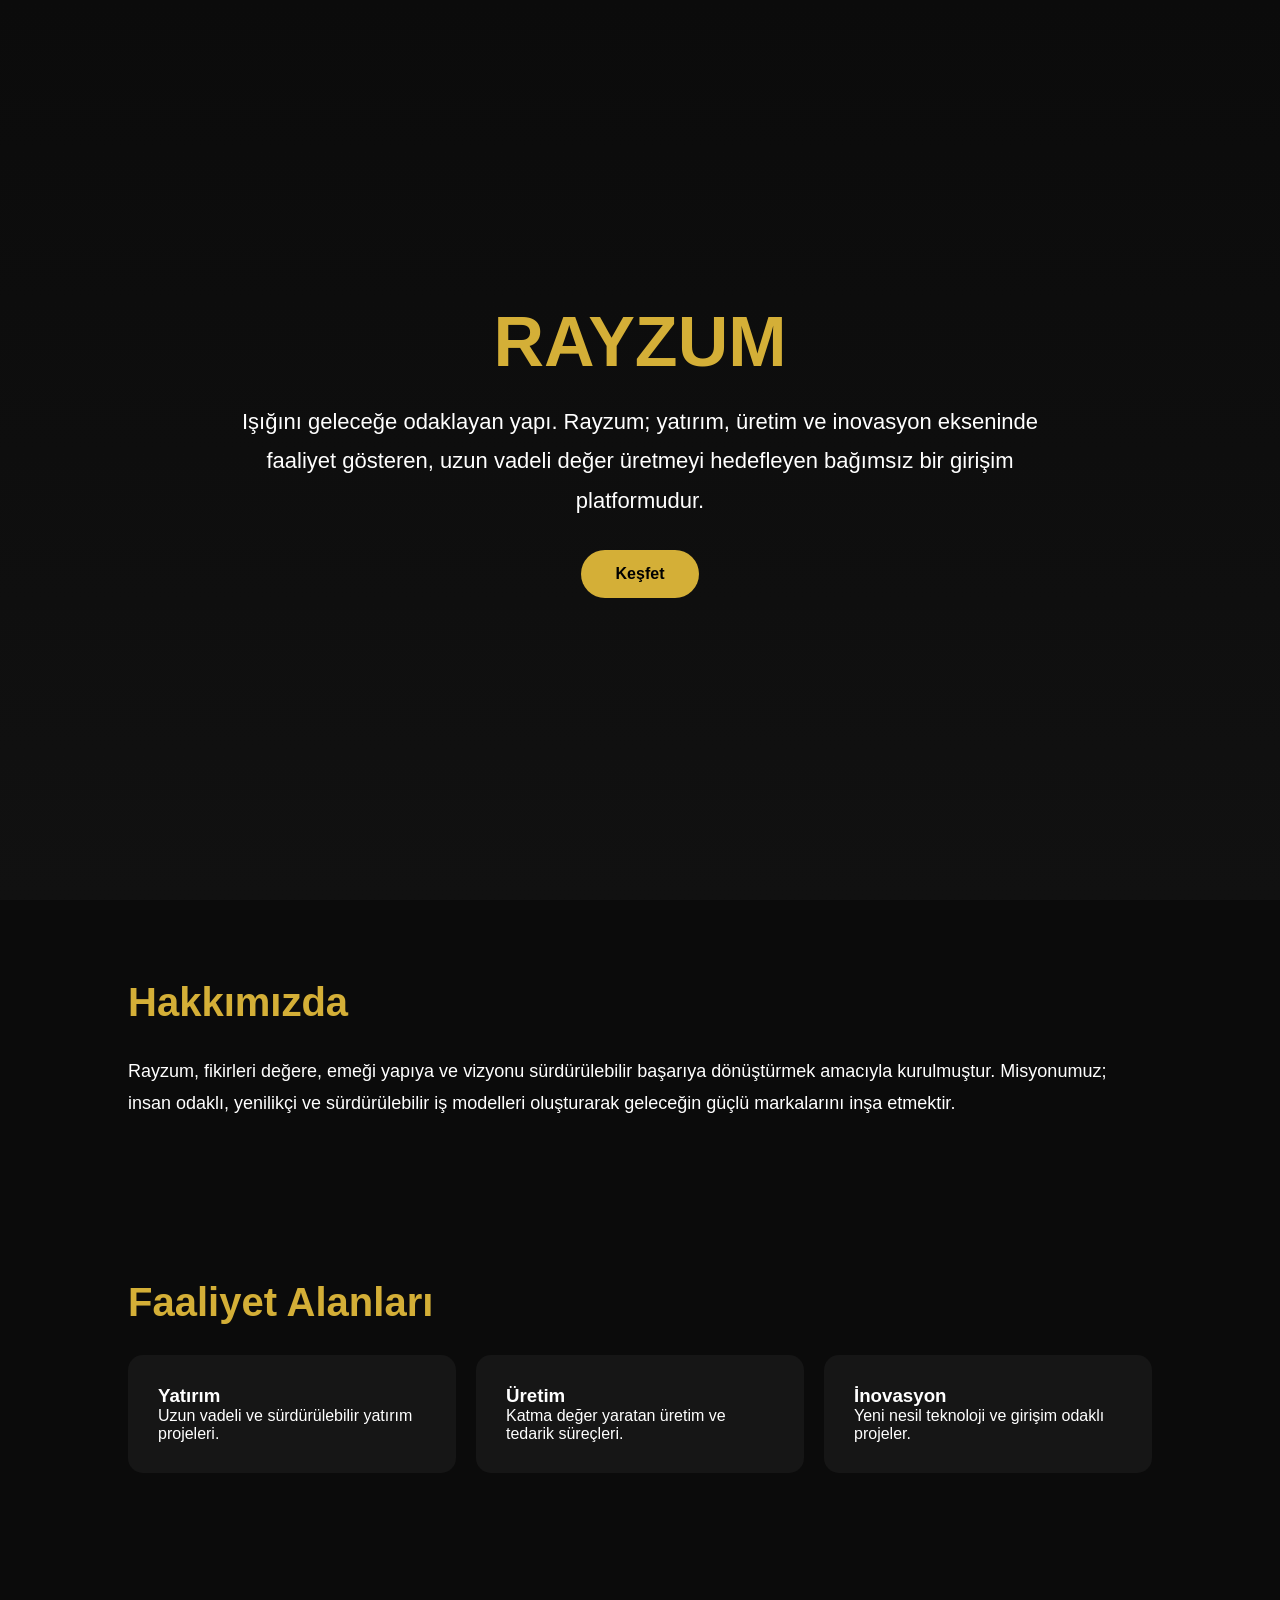
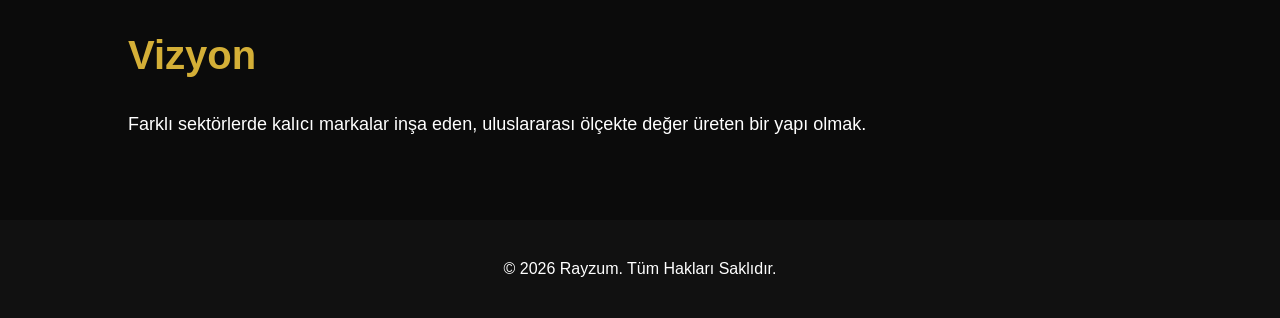
==== index.html @ 15433607 "Create index.html" ====
<!DOCTYPE html>
<html lang="tr">
<head>
<meta charset="UTF-8">
<meta name="viewport" content="width=device-width, initial-scale=1.0">
<title>Rayzum</title>

<style>
*{
margin:0;
padding:0;
box-sizing:border-box;
font-family:Arial, sans-serif;
}

body{
background:#0b0b0b;
color:white;
}

header{
height:100vh;
display:flex;
flex-direction:column;
justify-content:center;
align-items:center;
text-align:center;
padding:20px;
background:linear-gradient(to bottom,#0b0b0b,#111);
}

h1{
font-size:70px;
color:#d4af37;
margin-bottom:20px;
}

.hero-text{
font-size:22px;
max-width:800px;
line-height:1.8;
}

section{
padding:80px 10%;
}

.section-title{
font-size:40px;
color:#d4af37;
margin-bottom:30px;
}

.cards{
display:grid;
grid-template-columns:repeat(auto-fit,minmax(250px,1fr));
gap:20px;
}

.card{
background:#161616;
padding:30px;
border-radius:15px;
transition:.3s;
}

.card:hover{
transform:translateY(-8px);
}

footer{
padding:40px;
text-align:center;
background:#111;
}

.btn{
display:inline-block;
margin-top:30px;
padding:15px 35px;
background:#d4af37;
color:black;
text-decoration:none;
font-weight:bold;
border-radius:30px;
}
</style>
</head>

<body>

<header>
<h1>RAYZUM</h1>

<p class="hero-text">
Işığını geleceğe odaklayan yapı.

Rayzum; yatırım, üretim ve inovasyon ekseninde faaliyet gösteren,
uzun vadeli değer üretmeyi hedefleyen bağımsız bir girişim platformudur.
</p>

<a href="#about" class="btn">Keşfet</a>
</header>

<section id="about">
<h2 class="section-title">Hakkımızda</h2>

<p style="font-size:18px; line-height:1.8;">
Rayzum, fikirleri değere, emeği yapıya ve vizyonu sürdürülebilir başarıya
dönüştürmek amacıyla kurulmuştur.

Misyonumuz; insan odaklı, yenilikçi ve sürdürülebilir iş modelleri oluşturarak
geleceğin güçlü markalarını inşa etmektir.
</p>
</section>

<section>
<h2 class="section-title">Faaliyet Alanları</h2>

<div class="cards">

<div class="card">
<h3>Yatırım</h3>
<p>Uzun vadeli ve sürdürülebilir yatırım projeleri.</p>
</div>

<div class="card">
<h3>Üretim</h3>
<p>Katma değer yaratan üretim ve tedarik süreçleri.</p>
</div>

<div class="card">
<h3>İnovasyon</h3>
<p>Yeni nesil teknoloji ve girişim odaklı projeler.</p>
</div>

</div>
</section>

<section>
<h2 class="section-title">Vizyon</h2>

<p style="font-size:18px; line-height:1.8;">
Farklı sektörlerde kalıcı markalar inşa eden,
uluslararası ölçekte değer üreten bir yapı olmak.
</p>
</section>

<footer>
© 2026 Rayzum. Tüm Hakları Saklıdır.
</footer>

</body>
</html>
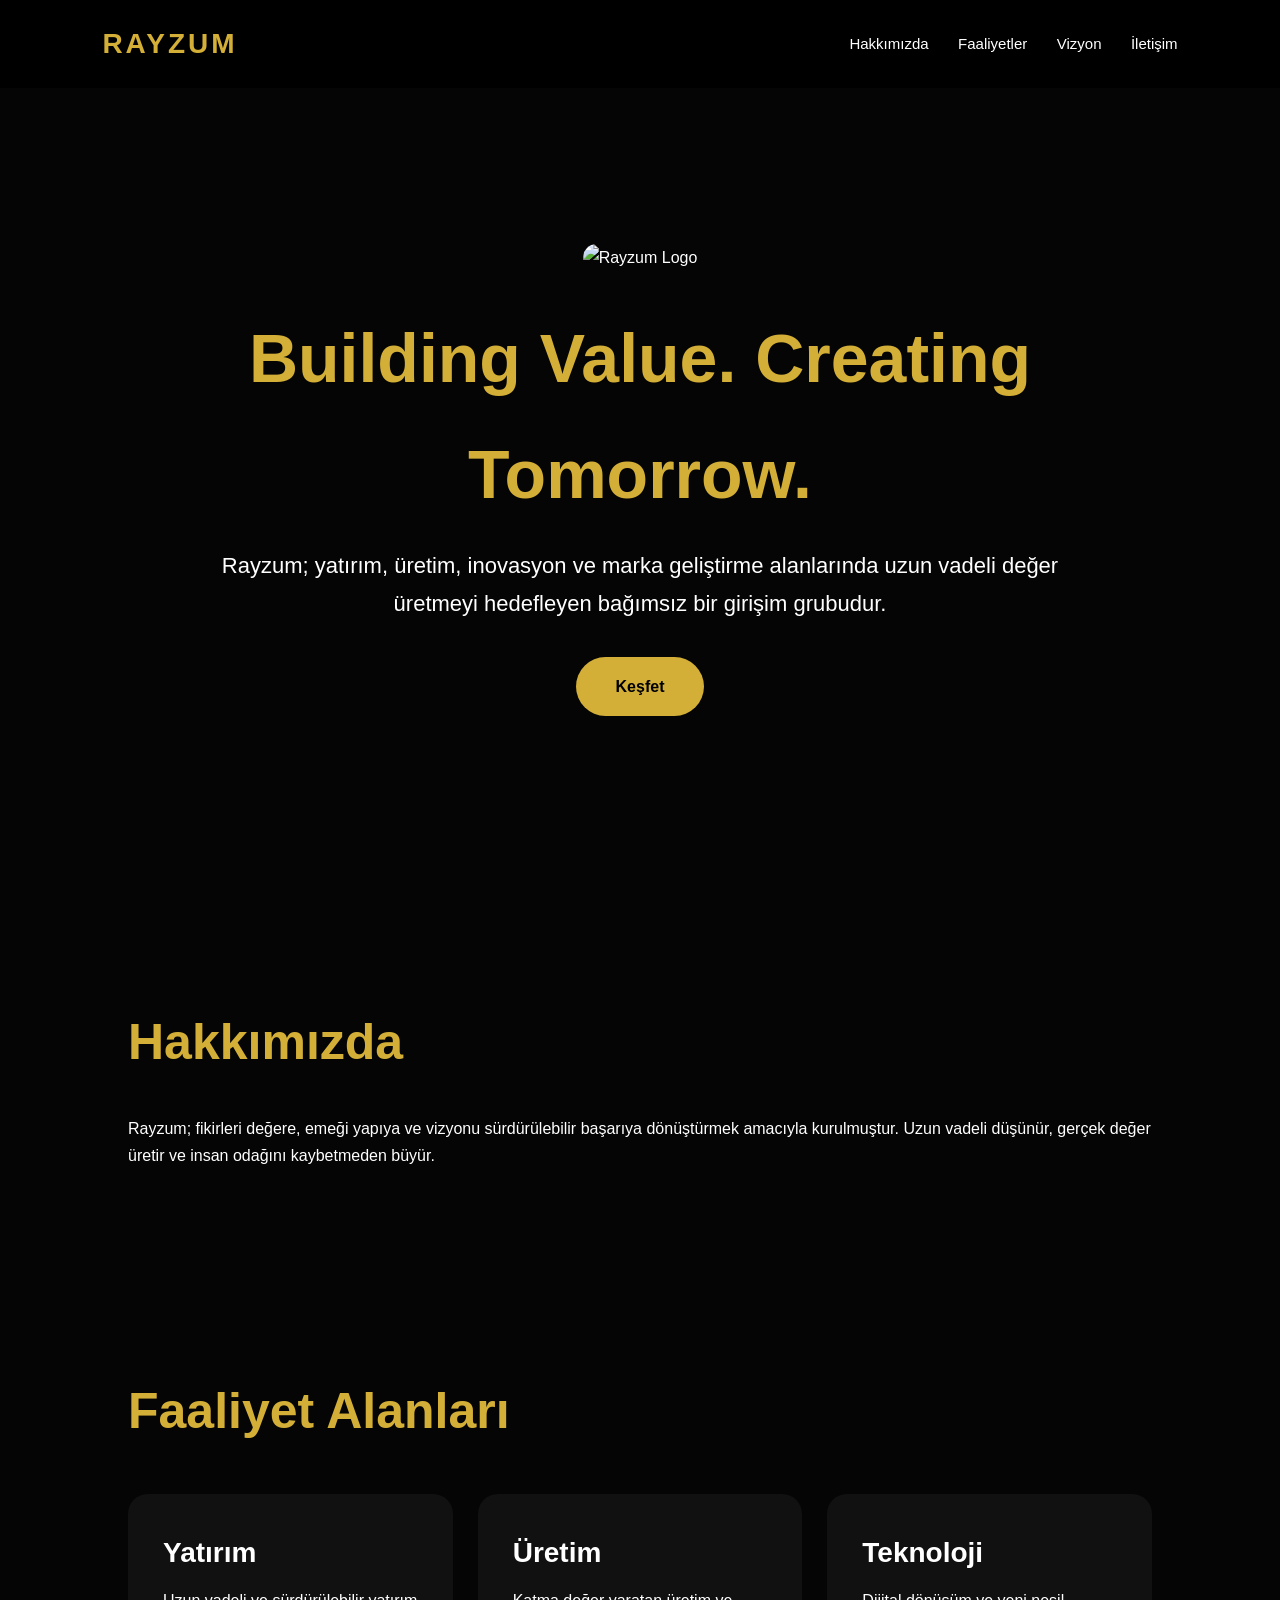
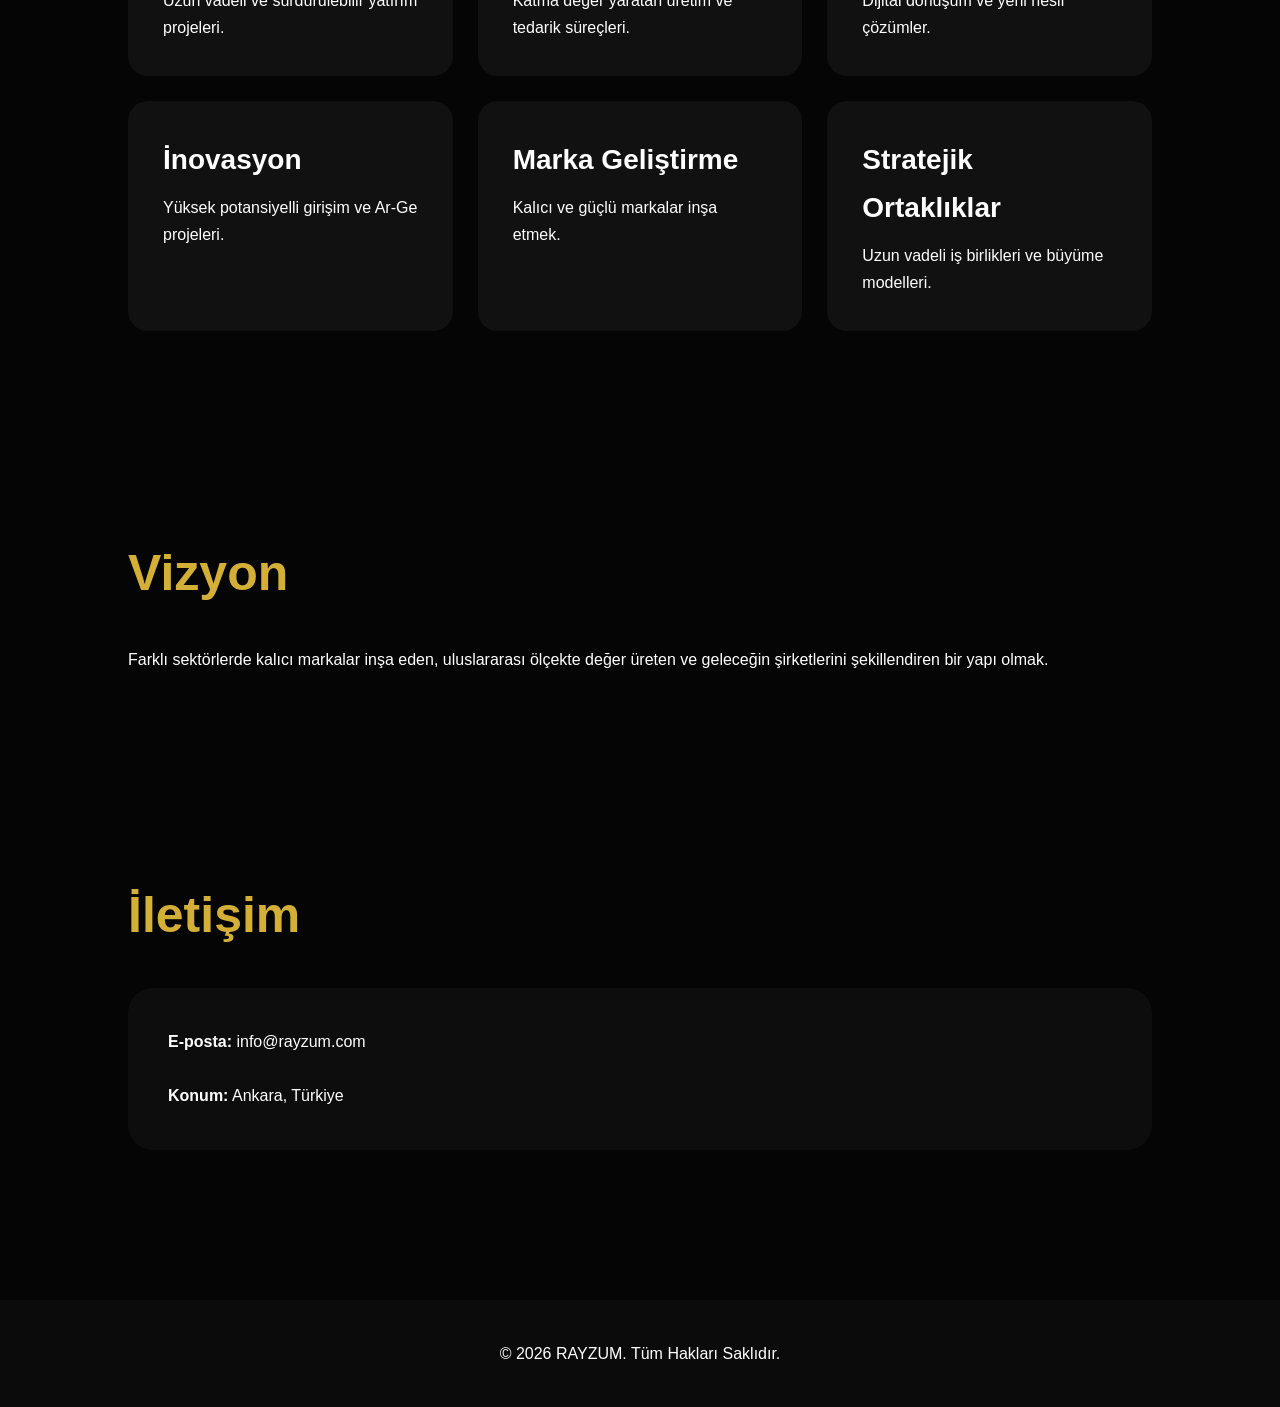
==== commit a322ca51: "Update index.html" ====
--- a/index.html
+++ b/index.html
@@ -1,124 +1,210 @@
-
 <!DOCTYPE html>
 <html lang="tr">
 <head>
 <meta charset="UTF-8">
 <meta name="viewport" content="width=device-width, initial-scale=1.0">
-<title>Rayzum</title>
+<title>RAYZUM</title>
 
 <style>
 *{
 margin:0;
 padding:0;
 box-sizing:border-box;
-font-family:Arial, sans-serif;
+scroll-behavior:smooth;
 }
 
 body{
-background:#0b0b0b;
+font-family:Arial,sans-serif;
+background:#050505;
 color:white;
-}
-
-header{
-height:100vh;
+line-height:1.7;
+}
+
+nav{
+position:fixed;
+top:0;
+width:100%;
+padding:20px 8%;
 display:flex;
-flex-direction:column;
+justify-content:space-between;
+align-items:center;
+background:rgba(0,0,0,0.9);
+backdrop-filter:blur(10px);
+z-index:1000;
+}
+
+.logo{
+color:#d4af37;
+font-size:28px;
+font-weight:bold;
+letter-spacing:3px;
+}
+
+.menu a{
+color:white;
+text-decoration:none;
+margin-left:25px;
+font-size:15px;
+}
+
+.hero{
+min-height:100vh;
+display:flex;
 justify-content:center;
 align-items:center;
 text-align:center;
-padding:20px;
-background:linear-gradient(to bottom,#0b0b0b,#111);
-}
-
-h1{
-font-size:70px;
+padding:120px 20px 60px;
+}
+
+.hero-content{
+max-width:1000px;
+}
+
+.hero img{
+width:240px;
+max-width:80%;
+margin-bottom:30px;
+border-radius:20px;
+}
+
+.hero h1{
+font-size:68px;
 color:#d4af37;
-margin-bottom:20px;
-}
-
-.hero-text{
+margin-bottom:15px;
+}
+
+.hero p{
 font-size:22px;
-max-width:800px;
-line-height:1.8;
-}
-
-section{
-padding:80px 10%;
-}
-
-.section-title{
-font-size:40px;
-color:#d4af37;
-margin-bottom:30px;
-}
-
-.cards{
-display:grid;
-grid-template-columns:repeat(auto-fit,minmax(250px,1fr));
-gap:20px;
-}
-
-.card{
-background:#161616;
-padding:30px;
-border-radius:15px;
-transition:.3s;
-}
-
-.card:hover{
-transform:translateY(-8px);
-}
-
-footer{
-padding:40px;
-text-align:center;
-background:#111;
+max-width:850px;
+margin:auto;
 }
 
 .btn{
 display:inline-block;
-margin-top:30px;
-padding:15px 35px;
+margin-top:35px;
+padding:16px 40px;
 background:#d4af37;
 color:black;
 text-decoration:none;
 font-weight:bold;
-border-radius:30px;
+border-radius:40px;
+}
+
+section{
+padding:100px 10%;
+}
+
+h2{
+font-size:50px;
+color:#d4af37;
+margin-bottom:30px;
+}
+
+.grid{
+display:grid;
+grid-template-columns:repeat(auto-fit,minmax(280px,1fr));
+gap:25px;
+margin-top:40px;
+}
+
+.card{
+background:#111;
+padding:35px;
+border-radius:20px;
+transition:.3s;
+}
+
+.card:hover{
+transform:translateY(-8px);
+}
+
+.card h3{
+margin-bottom:10px;
+font-size:28px;
+}
+
+.contact{
+background:#0d0d0d;
+border-radius:25px;
+padding:40px;
+}
+
+footer{
+text-align:center;
+padding:40px;
+background:#0b0b0b;
+margin-top:50px;
+}
+
+@media(max-width:768px){
+
+.hero h1{
+font-size:42px;
+}
+
+.hero p{
+font-size:18px;
+}
+
+.menu{
+display:none;
+}
+
+h2{
+font-size:36px;
+}
 }
 </style>
 </head>
 
 <body>
 
-<header>
-<h1>RAYZUM</h1>
-
-<p class="hero-text">
-Işığını geleceğe odaklayan yapı.
-
-Rayzum; yatırım, üretim ve inovasyon ekseninde faaliyet gösteren,
-uzun vadeli değer üretmeyi hedefleyen bağımsız bir girişim platformudur.
+<nav>
+<div class="logo">RAYZUM</div>
+
+<div class="menu">
+<a href="#about">Hakkımızda</a>
+<a href="#services">Faaliyetler</a>
+<a href="#vision">Vizyon</a>
+<a href="#contact">İletişim</a>
+</div>
+</nav>
+
+<section class="hero">
+
+<div class="hero-content">
+
+<img src="logo.png" alt="Rayzum Logo">
+
+<h1>Building Value. Creating Tomorrow.</h1>
+
+<p>
+Rayzum; yatırım, üretim, inovasyon ve marka geliştirme alanlarında
+uzun vadeli değer üretmeyi hedefleyen bağımsız bir girişim grubudur.
 </p>
 
 <a href="#about" class="btn">Keşfet</a>
-</header>
+
+</div>
+
+</section>
 
 <section id="about">
-<h2 class="section-title">Hakkımızda</h2>
-
-<p style="font-size:18px; line-height:1.8;">
-Rayzum, fikirleri değere, emeği yapıya ve vizyonu sürdürülebilir başarıya
-dönüştürmek amacıyla kurulmuştur.
-
-Misyonumuz; insan odaklı, yenilikçi ve sürdürülebilir iş modelleri oluşturarak
-geleceğin güçlü markalarını inşa etmektir.
+
+<h2>Hakkımızda</h2>
+
+<p>
+Rayzum; fikirleri değere, emeği yapıya ve vizyonu sürdürülebilir başarıya dönüştürmek amacıyla kurulmuştur.
+Uzun vadeli düşünür, gerçek değer üretir ve insan odağını kaybetmeden büyür.
 </p>
-</section>
-
-<section>
-<h2 class="section-title">Faaliyet Alanları</h2>
-
-<div class="cards">
+
+</section>
+
+<section id="services">
+
+<h2>Faaliyet Alanları</h2>
+
+<div class="grid">
 
 <div class="card">
 <h3>Yatırım</h3>
@@ -131,24 +217,57 @@
 </div>
 
 <div class="card">
+<h3>Teknoloji</h3>
+<p>Dijital dönüşüm ve yeni nesil çözümler.</p>
+</div>
+
+<div class="card">
 <h3>İnovasyon</h3>
-<p>Yeni nesil teknoloji ve girişim odaklı projeler.</p>
-</div>
-
-</div>
-</section>
-
-<section>
-<h2 class="section-title">Vizyon</h2>
-
-<p style="font-size:18px; line-height:1.8;">
+<p>Yüksek potansiyelli girişim ve Ar-Ge projeleri.</p>
+</div>
+
+<div class="card">
+<h3>Marka Geliştirme</h3>
+<p>Kalıcı ve güçlü markalar inşa etmek.</p>
+</div>
+
+<div class="card">
+<h3>Stratejik Ortaklıklar</h3>
+<p>Uzun vadeli iş birlikleri ve büyüme modelleri.</p>
+</div>
+
+</div>
+
+</section>
+
+<section id="vision">
+
+<h2>Vizyon</h2>
+
+<p>
 Farklı sektörlerde kalıcı markalar inşa eden,
-uluslararası ölçekte değer üreten bir yapı olmak.
+uluslararası ölçekte değer üreten ve geleceğin şirketlerini şekillendiren
+bir yapı olmak.
 </p>
+
+</section>
+
+<section id="contact">
+
+<h2>İletişim</h2>
+
+<div class="contact">
+
+<p><strong>E-posta:</strong> info@rayzum.com</p>
+<br>
+<p><strong>Konum:</strong> Ankara, Türkiye</p>
+
+</div>
+
 </section>
 
 <footer>
-© 2026 Rayzum. Tüm Hakları Saklıdır.
+© 2026 RAYZUM. Tüm Hakları Saklıdır.
 </footer>
 
 </body>
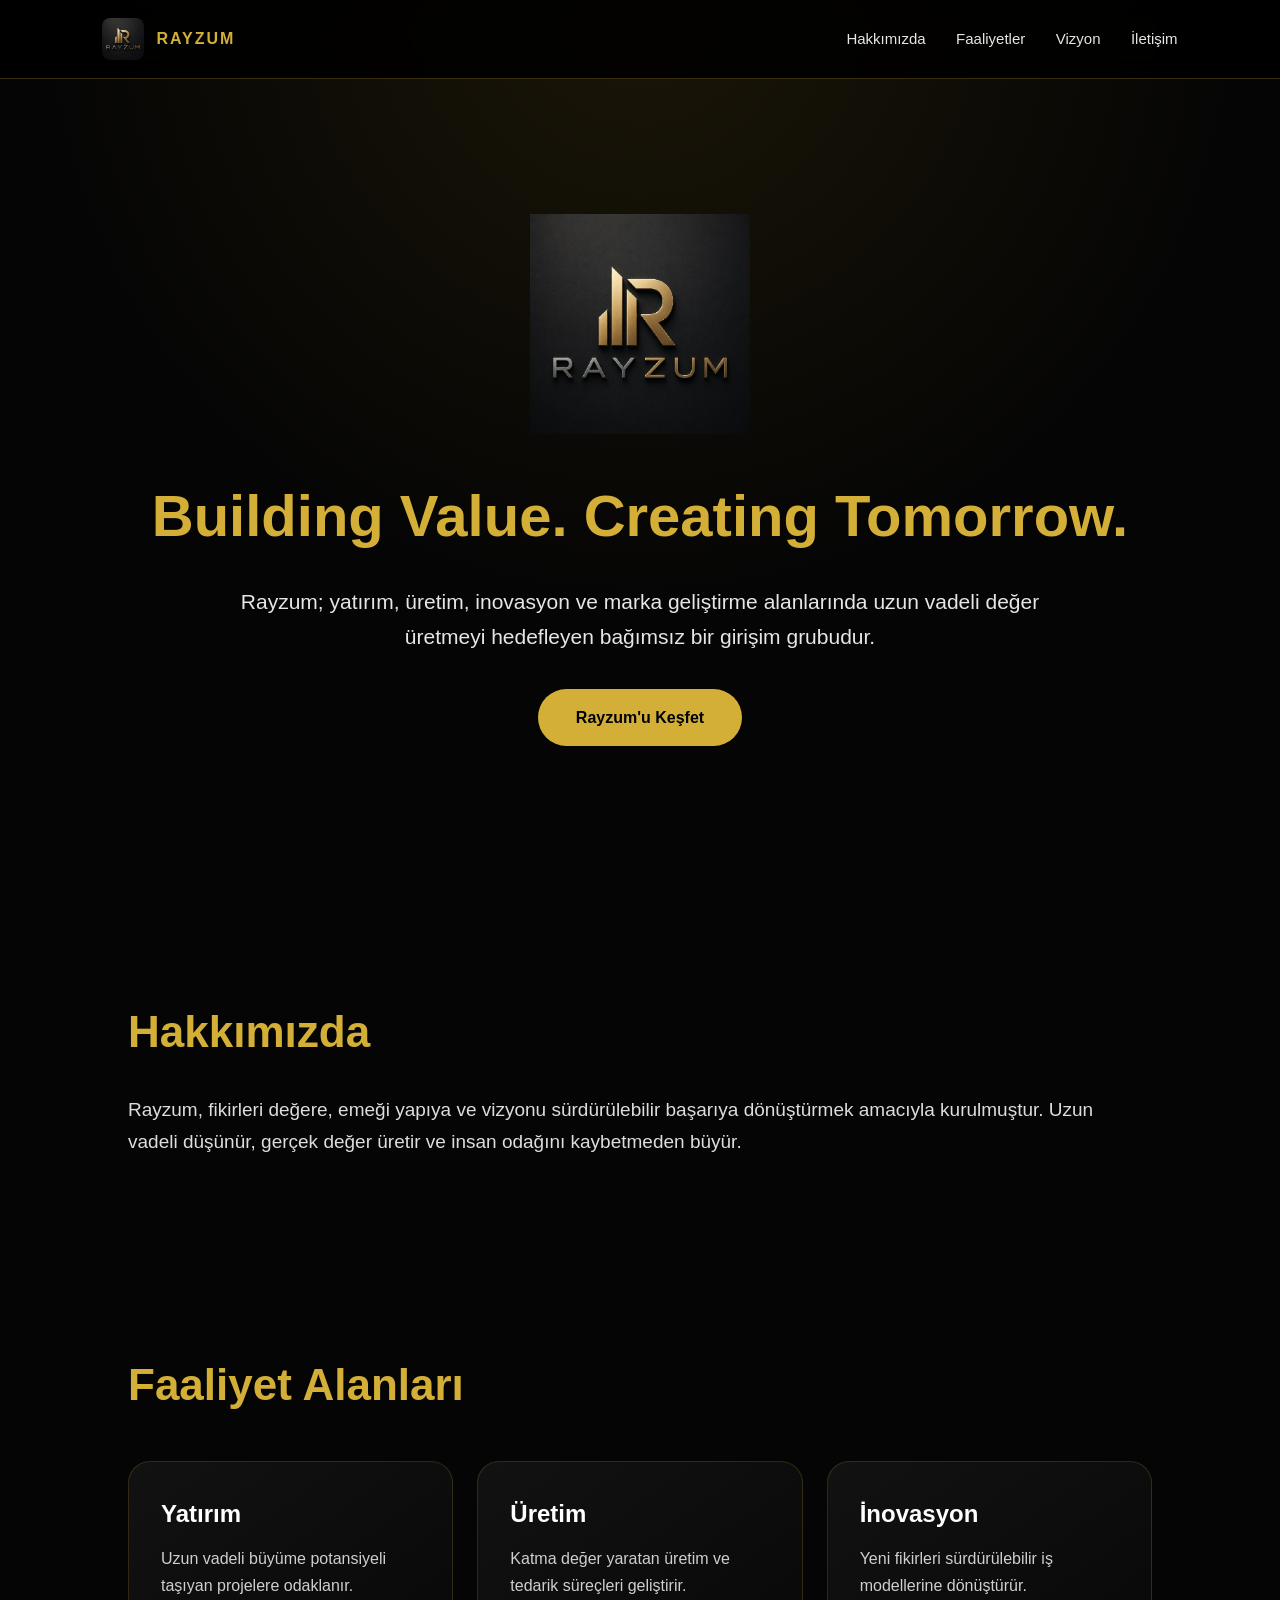
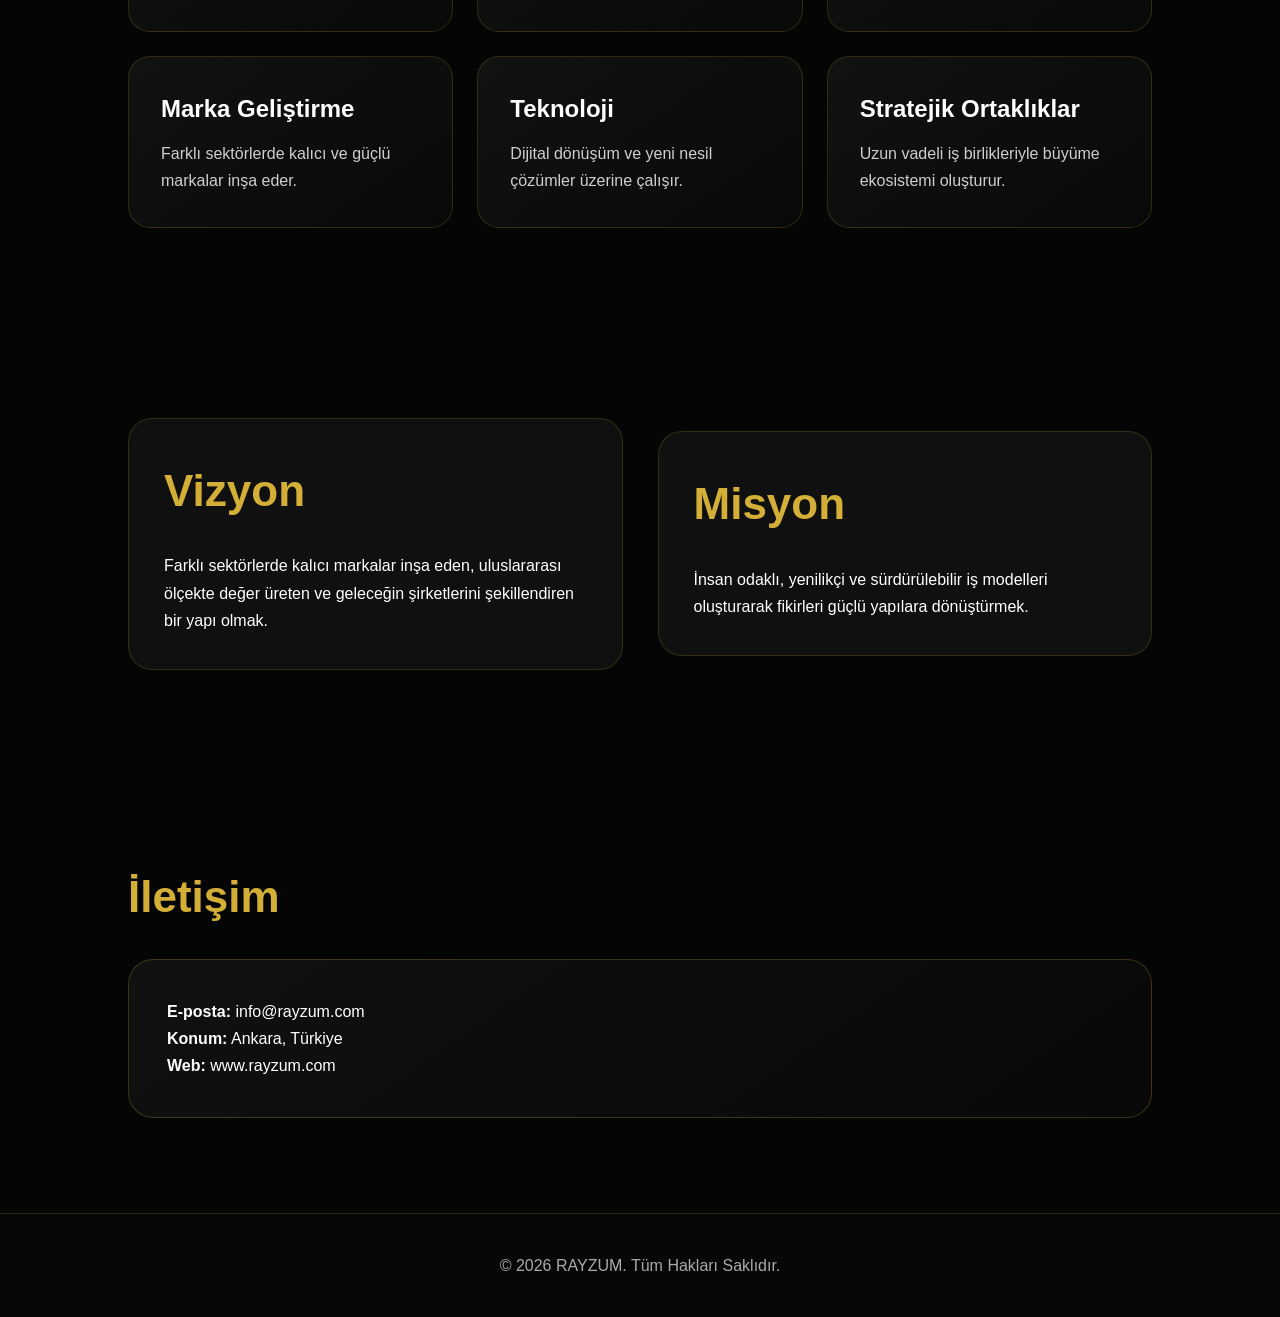
==== commit 2ae98b54: "Update index.html" ====
--- a/index.html
+++ b/index.html
@@ -3,156 +3,40 @@
 <head>
 <meta charset="UTF-8">
 <meta name="viewport" content="width=device-width, initial-scale=1.0">
-<title>RAYZUM</title>
+<title>Rayzum | Building Value. Creating Tomorrow.</title>
 
 <style>
-*{
-margin:0;
-padding:0;
-box-sizing:border-box;
-scroll-behavior:smooth;
-}
-
-body{
-font-family:Arial,sans-serif;
-background:#050505;
-color:white;
-line-height:1.7;
-}
-
-nav{
-position:fixed;
-top:0;
-width:100%;
-padding:20px 8%;
-display:flex;
-justify-content:space-between;
-align-items:center;
-background:rgba(0,0,0,0.9);
-backdrop-filter:blur(10px);
-z-index:1000;
-}
-
-.logo{
-color:#d4af37;
-font-size:28px;
-font-weight:bold;
-letter-spacing:3px;
-}
-
-.menu a{
-color:white;
-text-decoration:none;
-margin-left:25px;
-font-size:15px;
-}
-
-.hero{
-min-height:100vh;
-display:flex;
-justify-content:center;
-align-items:center;
-text-align:center;
-padding:120px 20px 60px;
-}
-
-.hero-content{
-max-width:1000px;
-}
-
-.hero img{
-width:240px;
-max-width:80%;
-margin-bottom:30px;
-border-radius:20px;
-}
-
-.hero h1{
-font-size:68px;
-color:#d4af37;
-margin-bottom:15px;
-}
-
-.hero p{
-font-size:22px;
-max-width:850px;
-margin:auto;
-}
-
-.btn{
-display:inline-block;
-margin-top:35px;
-padding:16px 40px;
-background:#d4af37;
-color:black;
-text-decoration:none;
-font-weight:bold;
-border-radius:40px;
-}
-
-section{
-padding:100px 10%;
-}
-
-h2{
-font-size:50px;
-color:#d4af37;
-margin-bottom:30px;
-}
-
-.grid{
-display:grid;
-grid-template-columns:repeat(auto-fit,minmax(280px,1fr));
-gap:25px;
-margin-top:40px;
-}
-
-.card{
-background:#111;
-padding:35px;
-border-radius:20px;
-transition:.3s;
-}
-
-.card:hover{
-transform:translateY(-8px);
-}
-
-.card h3{
-margin-bottom:10px;
-font-size:28px;
-}
-
-.contact{
-background:#0d0d0d;
-border-radius:25px;
-padding:40px;
-}
-
-footer{
-text-align:center;
-padding:40px;
-background:#0b0b0b;
-margin-top:50px;
-}
-
+*{margin:0;padding:0;box-sizing:border-box;scroll-behavior:smooth}
+body{font-family:Arial,sans-serif;background:#050505;color:#fff;line-height:1.7}
+nav{position:fixed;top:0;width:100%;z-index:999;background:rgba(0,0,0,.88);backdrop-filter:blur(12px);padding:18px 8%;display:flex;justify-content:space-between;align-items:center;border-bottom:1px solid rgba(212,175,55,.25)}
+.brand{display:flex;align-items:center;gap:12px;font-weight:bold;color:#d4af37;letter-spacing:2px}
+.brand img{width:42px;height:42px;object-fit:contain;border-radius:8px}
+.menu a{color:#fff;text-decoration:none;margin-left:26px;font-size:15px;opacity:.9}
+.menu a:hover{color:#d4af37}
+.hero{min-height:100vh;display:flex;align-items:center;justify-content:center;text-align:center;padding:130px 8% 70px;background:radial-gradient(circle at top,#1b1607,#050505 55%)}
+.hero img{width:220px;max-width:80%;margin-bottom:25px}
+.hero h1{font-size:58px;color:#d4af37;margin-bottom:18px}
+.hero p{font-size:21px;max-width:850px;margin:auto;color:#e6e6e6}
+.btn{display:inline-block;margin-top:34px;padding:15px 38px;background:#d4af37;color:#000;text-decoration:none;border-radius:40px;font-weight:bold}
+section{padding:95px 10%}
+h2{font-size:44px;color:#d4af37;margin-bottom:24px}
+.lead{font-size:19px;max-width:1000px;color:#ddd}
+.grid{display:grid;grid-template-columns:repeat(auto-fit,minmax(260px,1fr));gap:24px;margin-top:38px}
+.card{background:linear-gradient(145deg,#121212,#090909);border:1px solid rgba(212,175,55,.18);padding:32px;border-radius:22px;transition:.3s}
+.card:hover{transform:translateY(-7px);border-color:#d4af37}
+.card h3{font-size:24px;margin-bottom:10px;color:#fff}
+.card p{color:#cfcfcf}
+.split{display:grid;grid-template-columns:1fr 1fr;gap:35px;align-items:center}
+.box{background:#101010;border:1px solid rgba(212,175,55,.18);padding:35px;border-radius:24px}
+.contact{background:linear-gradient(145deg,#111,#080808);border:1px solid rgba(212,175,55,.25);border-radius:25px;padding:38px}
+footer{text-align:center;padding:38px;background:#070707;color:#aaa;border-top:1px solid rgba(212,175,55,.18)}
 @media(max-width:768px){
-
-.hero h1{
-font-size:42px;
-}
-
-.hero p{
-font-size:18px;
-}
-
-.menu{
-display:none;
-}
-
-h2{
-font-size:36px;
-}
+.menu{display:none}
+.hero h1{font-size:36px}
+.hero p{font-size:17px}
+h2{font-size:34px}
+section{padding:75px 7%}
+.split{grid-template-columns:1fr}
 }
 </style>
 </head>
@@ -160,110 +44,66 @@
 <body>
 
 <nav>
-<div class="logo">RAYZUM</div>
-
+<div class="brand">
+<img src="logo.png" alt="Rayzum Logo">
+<span>RAYZUM</span>
+</div>
 <div class="menu">
 <a href="#about">Hakkımızda</a>
-<a href="#services">Faaliyetler</a>
+<a href="#areas">Faaliyetler</a>
 <a href="#vision">Vizyon</a>
 <a href="#contact">İletişim</a>
 </div>
 </nav>
 
-<section class="hero">
+<header class="hero">
+<div>
+<img src="logo.png" alt="Rayzum Logo">
+<h1>Building Value. Creating Tomorrow.</h1>
+<p>Rayzum; yatırım, üretim, inovasyon ve marka geliştirme alanlarında uzun vadeli değer üretmeyi hedefleyen bağımsız bir girişim grubudur.</p>
+<a href="#about" class="btn">Rayzum'u Keşfet</a>
+</div>
+</header>
 
-<div class="hero-content">
-
-<img src="logo.png" alt="Rayzum Logo">
-
-<h1>Building Value. Creating Tomorrow.</h1>
-
-<p>
-Rayzum; yatırım, üretim, inovasyon ve marka geliştirme alanlarında
-uzun vadeli değer üretmeyi hedefleyen bağımsız bir girişim grubudur.
+<section id="about">
+<h2>Hakkımızda</h2>
+<p class="lead">
+Rayzum, fikirleri değere, emeği yapıya ve vizyonu sürdürülebilir başarıya dönüştürmek amacıyla kurulmuştur. Uzun vadeli düşünür, gerçek değer üretir ve insan odağını kaybetmeden büyür.
 </p>
-
-<a href="#about" class="btn">Keşfet</a>
-
-</div>
-
 </section>
 
-<section id="about">
-
-<h2>Hakkımızda</h2>
-
-<p>
-Rayzum; fikirleri değere, emeği yapıya ve vizyonu sürdürülebilir başarıya dönüştürmek amacıyla kurulmuştur.
-Uzun vadeli düşünür, gerçek değer üretir ve insan odağını kaybetmeden büyür.
-</p>
-
-</section>
-
-<section id="services">
-
+<section id="areas">
 <h2>Faaliyet Alanları</h2>
-
 <div class="grid">
-
-<div class="card">
-<h3>Yatırım</h3>
-<p>Uzun vadeli ve sürdürülebilir yatırım projeleri.</p>
+<div class="card"><h3>Yatırım</h3><p>Uzun vadeli büyüme potansiyeli taşıyan projelere odaklanır.</p></div>
+<div class="card"><h3>Üretim</h3><p>Katma değer yaratan üretim ve tedarik süreçleri geliştirir.</p></div>
+<div class="card"><h3>İnovasyon</h3><p>Yeni fikirleri sürdürülebilir iş modellerine dönüştürür.</p></div>
+<div class="card"><h3>Marka Geliştirme</h3><p>Farklı sektörlerde kalıcı ve güçlü markalar inşa eder.</p></div>
+<div class="card"><h3>Teknoloji</h3><p>Dijital dönüşüm ve yeni nesil çözümler üzerine çalışır.</p></div>
+<div class="card"><h3>Stratejik Ortaklıklar</h3><p>Uzun vadeli iş birlikleriyle büyüme ekosistemi oluşturur.</p></div>
 </div>
-
-<div class="card">
-<h3>Üretim</h3>
-<p>Katma değer yaratan üretim ve tedarik süreçleri.</p>
-</div>
-
-<div class="card">
-<h3>Teknoloji</h3>
-<p>Dijital dönüşüm ve yeni nesil çözümler.</p>
-</div>
-
-<div class="card">
-<h3>İnovasyon</h3>
-<p>Yüksek potansiyelli girişim ve Ar-Ge projeleri.</p>
-</div>
-
-<div class="card">
-<h3>Marka Geliştirme</h3>
-<p>Kalıcı ve güçlü markalar inşa etmek.</p>
-</div>
-
-<div class="card">
-<h3>Stratejik Ortaklıklar</h3>
-<p>Uzun vadeli iş birlikleri ve büyüme modelleri.</p>
-</div>
-
-</div>
-
 </section>
 
 <section id="vision">
-
+<div class="split">
+<div class="box">
 <h2>Vizyon</h2>
-
-<p>
-Farklı sektörlerde kalıcı markalar inşa eden,
-uluslararası ölçekte değer üreten ve geleceğin şirketlerini şekillendiren
-bir yapı olmak.
-</p>
-
+<p>Farklı sektörlerde kalıcı markalar inşa eden, uluslararası ölçekte değer üreten ve geleceğin şirketlerini şekillendiren bir yapı olmak.</p>
+</div>
+<div class="box">
+<h2>Misyon</h2>
+<p>İnsan odaklı, yenilikçi ve sürdürülebilir iş modelleri oluşturarak fikirleri güçlü yapılara dönüştürmek.</p>
+</div>
+</div>
 </section>
 
 <section id="contact">
-
 <h2>İletişim</h2>
-
 <div class="contact">
-
 <p><strong>E-posta:</strong> info@rayzum.com</p>
-<br>
 <p><strong>Konum:</strong> Ankara, Türkiye</p>
-
+<p><strong>Web:</strong> www.rayzum.com</p>
 </div>
-
 </section>
 
 <footer>
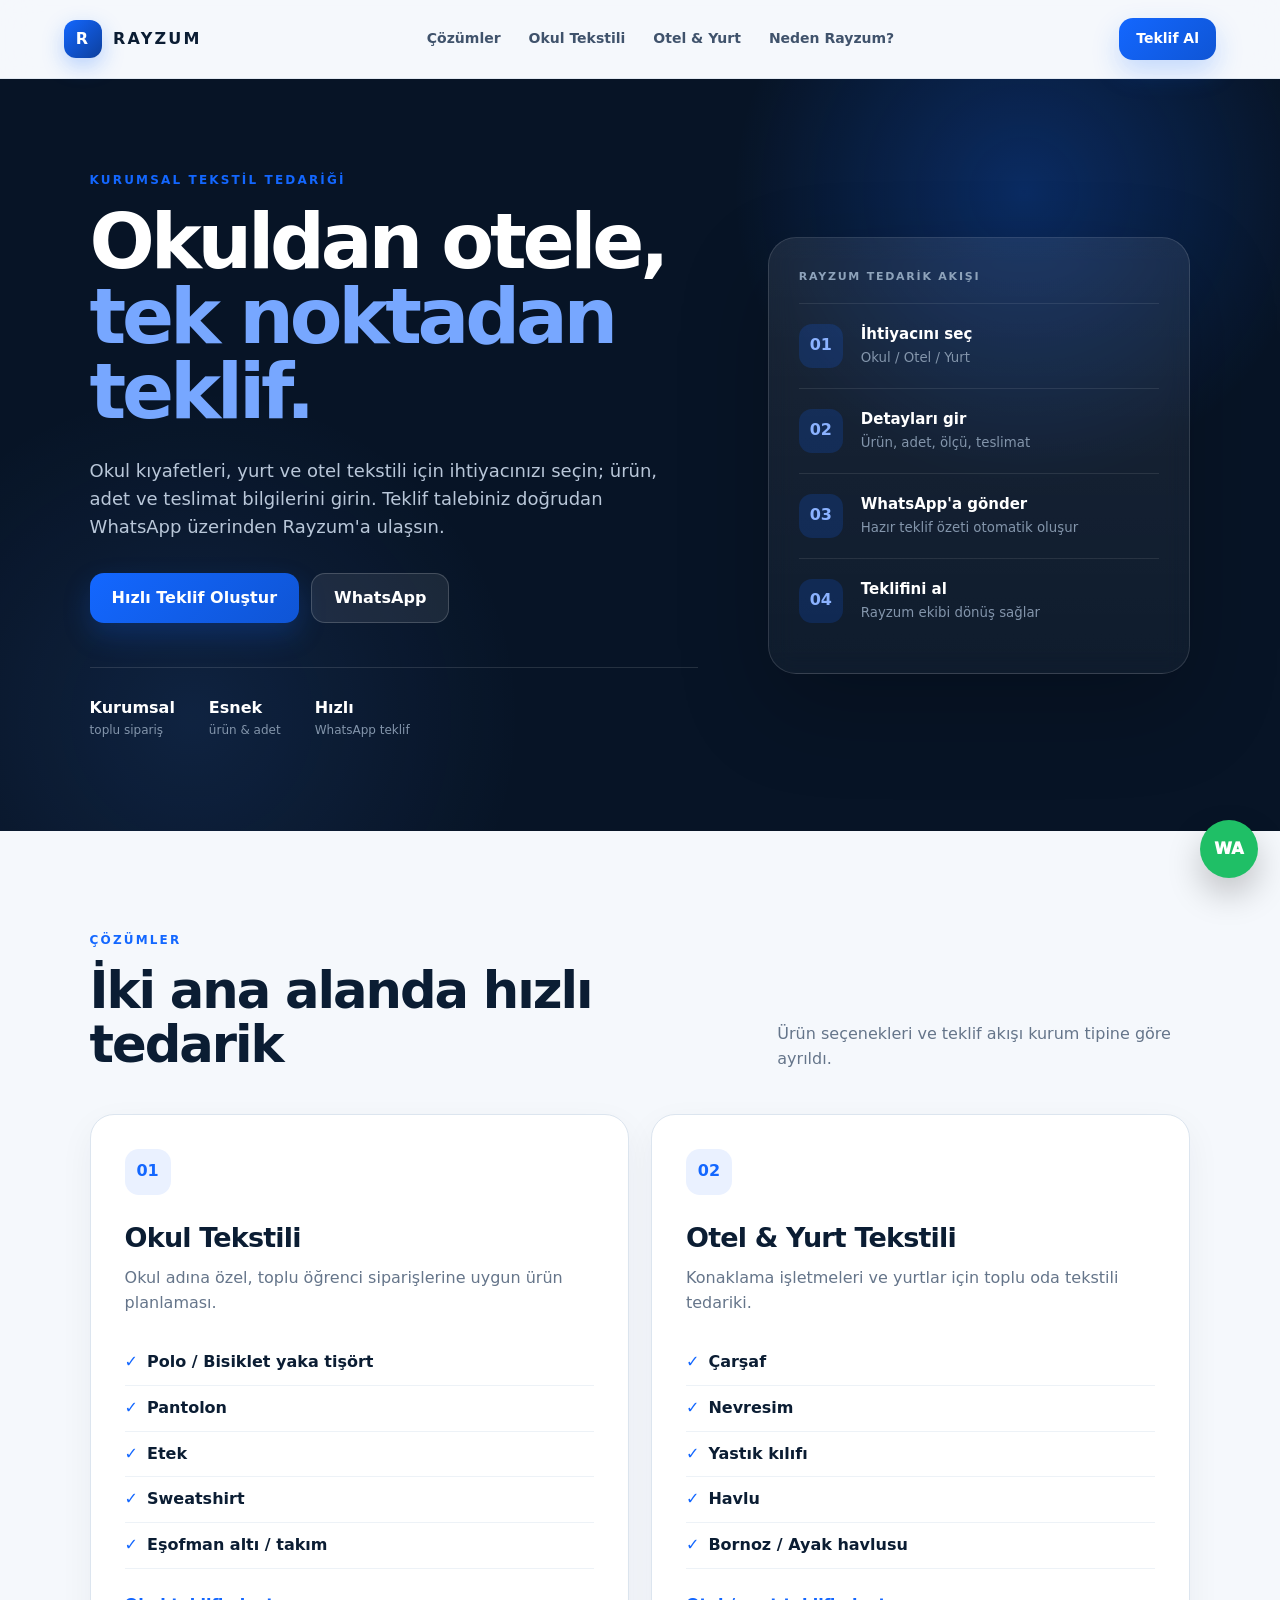
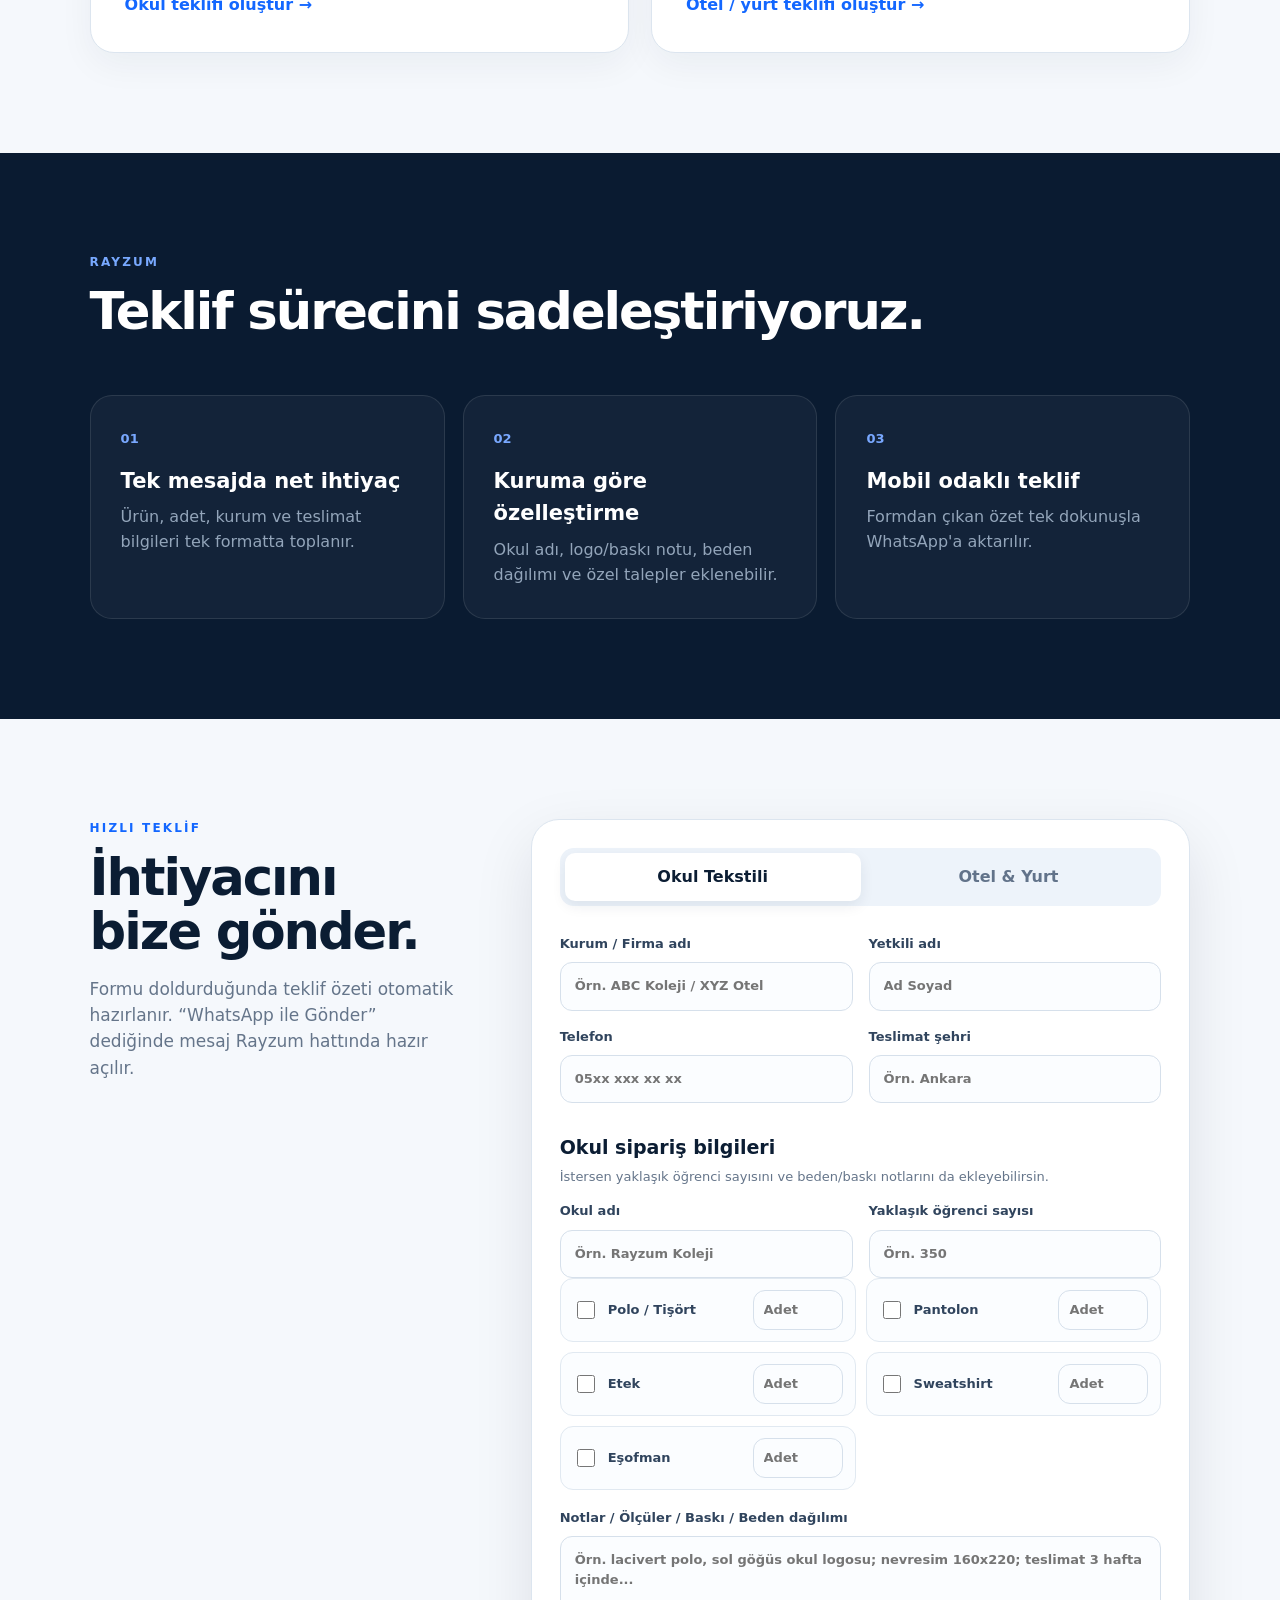
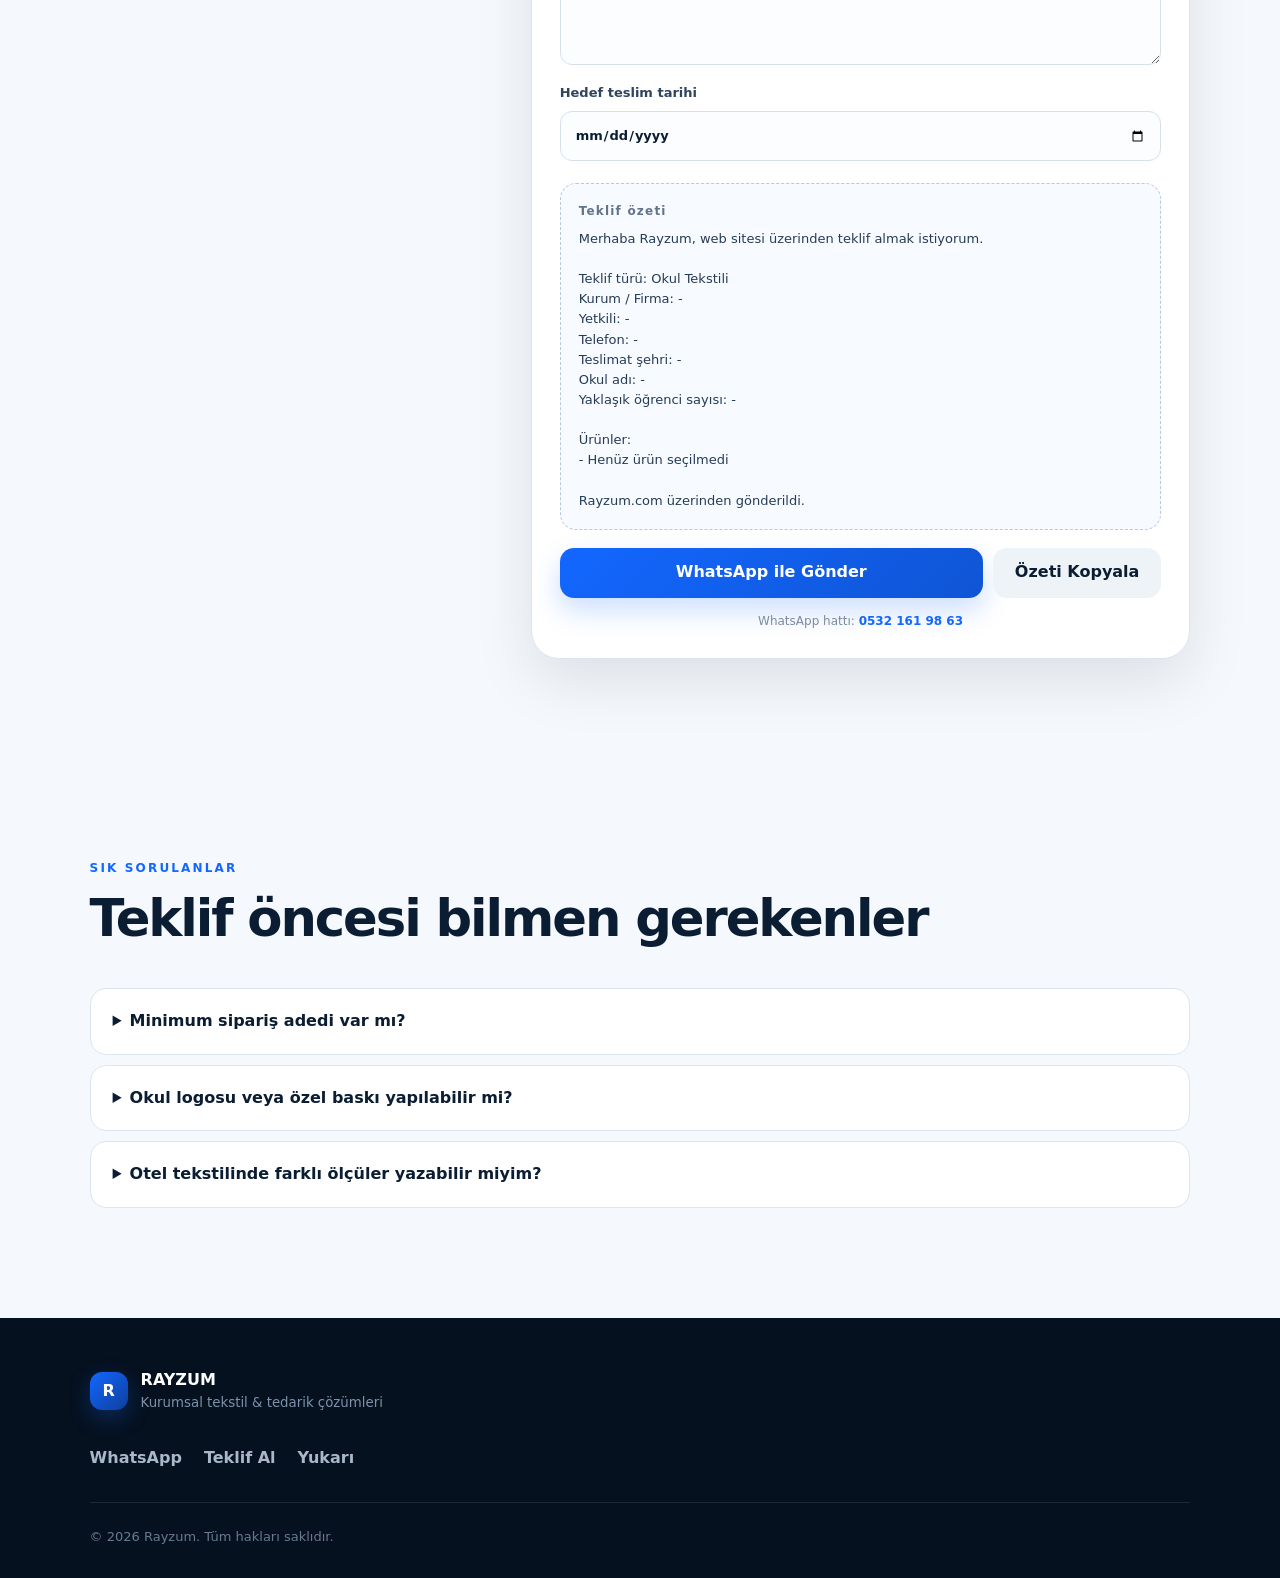
==== commit 665f51e2: "Rayzum yeni site tasarımı ve teklif sistemi" ====
--- a/index.html
+++ b/index.html
@@ -1,114 +1,263 @@
-<!DOCTYPE html>
+<!doctype html>
 <html lang="tr">
 <head>
-<meta charset="UTF-8">
-<meta name="viewport" content="width=device-width, initial-scale=1.0">
-<title>Rayzum | Building Value. Creating Tomorrow.</title>
-
-<style>
-*{margin:0;padding:0;box-sizing:border-box;scroll-behavior:smooth}
-body{font-family:Arial,sans-serif;background:#050505;color:#fff;line-height:1.7}
-nav{position:fixed;top:0;width:100%;z-index:999;background:rgba(0,0,0,.88);backdrop-filter:blur(12px);padding:18px 8%;display:flex;justify-content:space-between;align-items:center;border-bottom:1px solid rgba(212,175,55,.25)}
-.brand{display:flex;align-items:center;gap:12px;font-weight:bold;color:#d4af37;letter-spacing:2px}
-.brand img{width:42px;height:42px;object-fit:contain;border-radius:8px}
-.menu a{color:#fff;text-decoration:none;margin-left:26px;font-size:15px;opacity:.9}
-.menu a:hover{color:#d4af37}
-.hero{min-height:100vh;display:flex;align-items:center;justify-content:center;text-align:center;padding:130px 8% 70px;background:radial-gradient(circle at top,#1b1607,#050505 55%)}
-.hero img{width:220px;max-width:80%;margin-bottom:25px}
-.hero h1{font-size:58px;color:#d4af37;margin-bottom:18px}
-.hero p{font-size:21px;max-width:850px;margin:auto;color:#e6e6e6}
-.btn{display:inline-block;margin-top:34px;padding:15px 38px;background:#d4af37;color:#000;text-decoration:none;border-radius:40px;font-weight:bold}
-section{padding:95px 10%}
-h2{font-size:44px;color:#d4af37;margin-bottom:24px}
-.lead{font-size:19px;max-width:1000px;color:#ddd}
-.grid{display:grid;grid-template-columns:repeat(auto-fit,minmax(260px,1fr));gap:24px;margin-top:38px}
-.card{background:linear-gradient(145deg,#121212,#090909);border:1px solid rgba(212,175,55,.18);padding:32px;border-radius:22px;transition:.3s}
-.card:hover{transform:translateY(-7px);border-color:#d4af37}
-.card h3{font-size:24px;margin-bottom:10px;color:#fff}
-.card p{color:#cfcfcf}
-.split{display:grid;grid-template-columns:1fr 1fr;gap:35px;align-items:center}
-.box{background:#101010;border:1px solid rgba(212,175,55,.18);padding:35px;border-radius:24px}
-.contact{background:linear-gradient(145deg,#111,#080808);border:1px solid rgba(212,175,55,.25);border-radius:25px;padding:38px}
-footer{text-align:center;padding:38px;background:#070707;color:#aaa;border-top:1px solid rgba(212,175,55,.18)}
-@media(max-width:768px){
-.menu{display:none}
-.hero h1{font-size:36px}
-.hero p{font-size:17px}
-h2{font-size:34px}
-section{padding:75px 7%}
-.split{grid-template-columns:1fr}
-}
-</style>
+  <meta charset="utf-8" />
+  <meta name="viewport" content="width=device-width, initial-scale=1" />
+  <title>Rayzum | Okul, Otel & Yurt Tekstili</title>
+  <meta name="description" content="Rayzum; okul kıyafetleri, otel ve yurt tekstili için kurumsal toplu sipariş ve hızlı WhatsApp teklif çözümü sunar." />
+  <meta name="theme-color" content="#071426" />
+  <meta property="og:title" content="Rayzum | Kurumsal Tekstil Çözümleri" />
+  <meta property="og:description" content="Okul kıyafetleri, otel ve yurt tekstili için hızlı teklif alın." />
+  <meta property="og:type" content="website" />
+  <meta property="og:url" content="https://rayzum.com/" />
+  <link rel="canonical" href="https://rayzum.com/" />
+  <link rel="stylesheet" href="/styles.css" />
+  <script type="application/ld+json">
+  {
+    "@context":"https://schema.org",
+    "@type":"Organization",
+    "name":"Rayzum",
+    "url":"https://rayzum.com",
+    "areaServed":"TR",
+    "contactPoint":{
+      "@type":"ContactPoint",
+      "telephone":"+90-532-161-98-63",
+      "contactType":"sales",
+      "availableLanguage":["Turkish"]
+    }
+  }
+  </script>
 </head>
-
 <body>
-
-<nav>
-<div class="brand">
-<img src="logo.png" alt="Rayzum Logo">
-<span>RAYZUM</span>
-</div>
-<div class="menu">
-<a href="#about">Hakkımızda</a>
-<a href="#areas">Faaliyetler</a>
-<a href="#vision">Vizyon</a>
-<a href="#contact">İletişim</a>
-</div>
-</nav>
-
-<header class="hero">
-<div>
-<img src="logo.png" alt="Rayzum Logo">
-<h1>Building Value. Creating Tomorrow.</h1>
-<p>Rayzum; yatırım, üretim, inovasyon ve marka geliştirme alanlarında uzun vadeli değer üretmeyi hedefleyen bağımsız bir girişim grubudur.</p>
-<a href="#about" class="btn">Rayzum'u Keşfet</a>
-</div>
-</header>
-
-<section id="about">
-<h2>Hakkımızda</h2>
-<p class="lead">
-Rayzum, fikirleri değere, emeği yapıya ve vizyonu sürdürülebilir başarıya dönüştürmek amacıyla kurulmuştur. Uzun vadeli düşünür, gerçek değer üretir ve insan odağını kaybetmeden büyür.
-</p>
-</section>
-
-<section id="areas">
-<h2>Faaliyet Alanları</h2>
-<div class="grid">
-<div class="card"><h3>Yatırım</h3><p>Uzun vadeli büyüme potansiyeli taşıyan projelere odaklanır.</p></div>
-<div class="card"><h3>Üretim</h3><p>Katma değer yaratan üretim ve tedarik süreçleri geliştirir.</p></div>
-<div class="card"><h3>İnovasyon</h3><p>Yeni fikirleri sürdürülebilir iş modellerine dönüştürür.</p></div>
-<div class="card"><h3>Marka Geliştirme</h3><p>Farklı sektörlerde kalıcı ve güçlü markalar inşa eder.</p></div>
-<div class="card"><h3>Teknoloji</h3><p>Dijital dönüşüm ve yeni nesil çözümler üzerine çalışır.</p></div>
-<div class="card"><h3>Stratejik Ortaklıklar</h3><p>Uzun vadeli iş birlikleriyle büyüme ekosistemi oluşturur.</p></div>
-</div>
-</section>
-
-<section id="vision">
-<div class="split">
-<div class="box">
-<h2>Vizyon</h2>
-<p>Farklı sektörlerde kalıcı markalar inşa eden, uluslararası ölçekte değer üreten ve geleceğin şirketlerini şekillendiren bir yapı olmak.</p>
-</div>
-<div class="box">
-<h2>Misyon</h2>
-<p>İnsan odaklı, yenilikçi ve sürdürülebilir iş modelleri oluşturarak fikirleri güçlü yapılara dönüştürmek.</p>
-</div>
-</div>
-</section>
-
-<section id="contact">
-<h2>İletişim</h2>
-<div class="contact">
-<p><strong>E-posta:</strong> info@rayzum.com</p>
-<p><strong>Konum:</strong> Ankara, Türkiye</p>
-<p><strong>Web:</strong> www.rayzum.com</p>
-</div>
-</section>
-
-<footer>
-© 2026 RAYZUM. Tüm Hakları Saklıdır.
-</footer>
-
+  <header class="topbar">
+    <a class="brand" href="#top" aria-label="Rayzum ana sayfa">
+      <span class="brand-mark">R</span>
+      <span class="brand-text">RAYZUM</span>
+    </a>
+
+    <nav class="nav" aria-label="Ana menü">
+      <a href="#cozumler">Çözümler</a>
+      <a href="#okul">Okul Tekstili</a>
+      <a href="#otel">Otel & Yurt</a>
+      <a href="#neden">Neden Rayzum?</a>
+    </nav>
+
+    <a class="btn btn-sm" href="#teklif">Teklif Al</a>
+  </header>
+
+  <main id="top">
+    <section class="hero">
+      <div class="hero-copy">
+        <div class="eyebrow">KURUMSAL TEKSTİL TEDARİĞİ</div>
+        <h1>Okuldan otele,<br><span>tek noktadan teklif.</span></h1>
+        <p>
+          Okul kıyafetleri, yurt ve otel tekstili için ihtiyacınızı seçin;
+          ürün, adet ve teslimat bilgilerini girin. Teklif talebiniz doğrudan
+          WhatsApp üzerinden Rayzum'a ulaşsın.
+        </p>
+        <div class="hero-actions">
+          <a class="btn" href="#teklif">Hızlı Teklif Oluştur</a>
+          <a class="btn btn-ghost" href="https://wa.me/905321619863" target="_blank" rel="noopener">WhatsApp</a>
+        </div>
+
+        <div class="trust-row">
+          <div><strong>Kurumsal</strong><span>toplu sipariş</span></div>
+          <div><strong>Esnek</strong><span>ürün & adet</span></div>
+          <div><strong>Hızlı</strong><span>WhatsApp teklif</span></div>
+        </div>
+      </div>
+
+      <div class="hero-card">
+        <div class="mini-label">RAYZUM TEDARİK AKIŞI</div>
+        <div class="flow-item"><span>01</span><div><b>İhtiyacını seç</b><small>Okul / Otel / Yurt</small></div></div>
+        <div class="flow-item"><span>02</span><div><b>Detayları gir</b><small>Ürün, adet, ölçü, teslimat</small></div></div>
+        <div class="flow-item"><span>03</span><div><b>WhatsApp'a gönder</b><small>Hazır teklif özeti otomatik oluşur</small></div></div>
+        <div class="flow-item"><span>04</span><div><b>Teklifini al</b><small>Rayzum ekibi dönüş sağlar</small></div></div>
+      </div>
+    </section>
+
+    <section class="section" id="cozumler">
+      <div class="section-head">
+        <div>
+          <div class="eyebrow">ÇÖZÜMLER</div>
+          <h2>İki ana alanda hızlı tedarik</h2>
+        </div>
+        <p>Ürün seçenekleri ve teklif akışı kurum tipine göre ayrıldı.</p>
+      </div>
+
+      <div class="cards">
+        <article class="service-card" id="okul">
+          <div class="service-icon">01</div>
+          <h3>Okul Tekstili</h3>
+          <p>Okul adına özel, toplu öğrenci siparişlerine uygun ürün planlaması.</p>
+          <ul>
+            <li>Polo / Bisiklet yaka tişört</li>
+            <li>Pantolon</li>
+            <li>Etek</li>
+            <li>Sweatshirt</li>
+            <li>Eşofman altı / takım</li>
+          </ul>
+          <a href="#teklif" data-select="school" class="text-link">Okul teklifi oluştur →</a>
+        </article>
+
+        <article class="service-card" id="otel">
+          <div class="service-icon">02</div>
+          <h3>Otel & Yurt Tekstili</h3>
+          <p>Konaklama işletmeleri ve yurtlar için toplu oda tekstili tedariki.</p>
+          <ul>
+            <li>Çarşaf</li>
+            <li>Nevresim</li>
+            <li>Yastık kılıfı</li>
+            <li>Havlu</li>
+            <li>Bornoz / Ayak havlusu</li>
+          </ul>
+          <a href="#teklif" data-select="hotel" class="text-link">Otel / yurt teklifi oluştur →</a>
+        </article>
+      </div>
+    </section>
+
+    <section class="section section-dark" id="neden">
+      <div class="section-head">
+        <div>
+          <div class="eyebrow eyebrow-light">RAYZUM</div>
+          <h2>Teklif sürecini sadeleştiriyoruz.</h2>
+        </div>
+      </div>
+      <div class="feature-grid">
+        <div class="feature"><b>01</b><h3>Tek mesajda net ihtiyaç</h3><p>Ürün, adet, kurum ve teslimat bilgileri tek formatta toplanır.</p></div>
+        <div class="feature"><b>02</b><h3>Kuruma göre özelleştirme</h3><p>Okul adı, logo/baskı notu, beden dağılımı ve özel talepler eklenebilir.</p></div>
+        <div class="feature"><b>03</b><h3>Mobil odaklı teklif</h3><p>Formdan çıkan özet tek dokunuşla WhatsApp'a aktarılır.</p></div>
+      </div>
+    </section>
+
+    <section class="section quote-section" id="teklif">
+      <div class="quote-intro">
+        <div class="eyebrow">HIZLI TEKLİF</div>
+        <h2>İhtiyacını bize gönder.</h2>
+        <p>Formu doldurduğunda teklif özeti otomatik hazırlanır. “WhatsApp ile Gönder” dediğinde mesaj Rayzum hattında hazır açılır.</p>
+      </div>
+
+      <div class="quote-box">
+        <div class="segmented" role="tablist" aria-label="Teklif türü">
+          <button class="segment active" type="button" data-type="school">Okul Tekstili</button>
+          <button class="segment" type="button" data-type="hotel">Otel & Yurt</button>
+        </div>
+
+        <form id="quoteForm">
+          <input type="hidden" id="quoteType" value="school" />
+
+          <div class="form-grid">
+            <label>
+              Kurum / Firma adı
+              <input id="company" required placeholder="Örn. ABC Koleji / XYZ Otel" />
+            </label>
+            <label>
+              Yetkili adı
+              <input id="contactName" required placeholder="Ad Soyad" />
+            </label>
+            <label>
+              Telefon
+              <input id="phone" inputmode="tel" placeholder="05xx xxx xx xx" />
+            </label>
+            <label>
+              Teslimat şehri
+              <input id="city" placeholder="Örn. Ankara" />
+            </label>
+          </div>
+
+          <div id="schoolFields">
+            <div class="subhead">
+              <h3>Okul sipariş bilgileri</h3>
+              <p>İstersen yaklaşık öğrenci sayısını ve beden/baskı notlarını da ekleyebilirsin.</p>
+            </div>
+            <div class="form-grid">
+              <label>
+                Okul adı
+                <input id="schoolName" placeholder="Örn. Rayzum Koleji" />
+              </label>
+              <label>
+                Yaklaşık öğrenci sayısı
+                <input id="studentCount" type="number" min="1" placeholder="Örn. 350" />
+              </label>
+            </div>
+            <div class="product-grid">
+              <label class="product"><input type="checkbox" value="Polo / Tişört" data-group="school"><span>Polo / Tişört</span><input class="qty" data-product="Polo / Tişört" type="number" min="1" placeholder="Adet"></label>
+              <label class="product"><input type="checkbox" value="Pantolon" data-group="school"><span>Pantolon</span><input class="qty" data-product="Pantolon" type="number" min="1" placeholder="Adet"></label>
+              <label class="product"><input type="checkbox" value="Etek" data-group="school"><span>Etek</span><input class="qty" data-product="Etek" type="number" min="1" placeholder="Adet"></label>
+              <label class="product"><input type="checkbox" value="Sweatshirt" data-group="school"><span>Sweatshirt</span><input class="qty" data-product="Sweatshirt" type="number" min="1" placeholder="Adet"></label>
+              <label class="product"><input type="checkbox" value="Eşofman" data-group="school"><span>Eşofman</span><input class="qty" data-product="Eşofman" type="number" min="1" placeholder="Adet"></label>
+            </div>
+          </div>
+
+          <div id="hotelFields" hidden>
+            <div class="subhead">
+              <h3>Otel / yurt sipariş bilgileri</h3>
+              <p>Ölçü, kumaş veya gramaj gibi detayları not bölümüne yazabilirsin.</p>
+            </div>
+            <div class="product-grid">
+              <label class="product"><input type="checkbox" value="Çarşaf" data-group="hotel"><span>Çarşaf</span><input class="qty" data-product="Çarşaf" type="number" min="1" placeholder="Adet"></label>
+              <label class="product"><input type="checkbox" value="Nevresim" data-group="hotel"><span>Nevresim</span><input class="qty" data-product="Nevresim" type="number" min="1" placeholder="Adet"></label>
+              <label class="product"><input type="checkbox" value="Yastık kılıfı" data-group="hotel"><span>Yastık kılıfı</span><input class="qty" data-product="Yastık kılıfı" type="number" min="1" placeholder="Adet"></label>
+              <label class="product"><input type="checkbox" value="Banyo havlusu" data-group="hotel"><span>Banyo havlusu</span><input class="qty" data-product="Banyo havlusu" type="number" min="1" placeholder="Adet"></label>
+              <label class="product"><input type="checkbox" value="El havlusu" data-group="hotel"><span>El havlusu</span><input class="qty" data-product="El havlusu" type="number" min="1" placeholder="Adet"></label>
+              <label class="product"><input type="checkbox" value="Ayak havlusu" data-group="hotel"><span>Ayak havlusu</span><input class="qty" data-product="Ayak havlusu" type="number" min="1" placeholder="Adet"></label>
+              <label class="product"><input type="checkbox" value="Bornoz" data-group="hotel"><span>Bornoz</span><input class="qty" data-product="Bornoz" type="number" min="1" placeholder="Adet"></label>
+            </div>
+          </div>
+
+          <label class="wide">
+            Notlar / Ölçüler / Baskı / Beden dağılımı
+            <textarea id="notes" rows="5" placeholder="Örn. lacivert polo, sol göğüs okul logosu; nevresim 160x220; teslimat 3 hafta içinde..."></textarea>
+          </label>
+
+          <label class="wide">
+            Hedef teslim tarihi
+            <input id="deliveryDate" type="date" />
+          </label>
+
+          <div class="preview" id="messagePreview">
+            <div class="preview-title">Teklif özeti</div>
+            <pre id="previewText">Bilgileri doldurmaya başladığında teklif özeti burada görünecek.</pre>
+          </div>
+
+          <div class="form-actions">
+            <button class="btn btn-full" type="submit">WhatsApp ile Gönder</button>
+            <button class="btn btn-ghost-dark" type="button" id="copyBtn">Özeti Kopyala</button>
+          </div>
+
+          <p class="form-note">WhatsApp hattı: <a href="tel:+905321619863">0532 161 98 63</a></p>
+        </form>
+      </div>
+    </section>
+
+    <section class="section faq">
+      <div class="section-head">
+        <div>
+          <div class="eyebrow">SIK SORULANLAR</div>
+          <h2>Teklif öncesi bilmen gerekenler</h2>
+        </div>
+      </div>
+      <details><summary>Minimum sipariş adedi var mı?</summary><p>Ürün ve üretim tipine göre değişebilir. Adedi teklif formunda belirt; uygun üretim seçeneği buna göre değerlendirilir.</p></details>
+      <details><summary>Okul logosu veya özel baskı yapılabilir mi?</summary><p>Evet. Logo, baskı konumu, renk ve beden dağılımını not alanına ekleyebilirsin.</p></details>
+      <details><summary>Otel tekstilinde farklı ölçüler yazabilir miyim?</summary><p>Evet. Çarşaf, nevresim, havlu ve diğer ürünlerde ölçü/gramaj detaylarını not bölümüne ekleyebilirsin.</p></details>
+    </section>
+  </main>
+
+  <footer>
+    <div class="footer-brand">
+      <span class="brand-mark">R</span>
+      <div><b>RAYZUM</b><small>Kurumsal tekstil & tedarik çözümleri</small></div>
+    </div>
+    <div class="footer-links">
+      <a href="https://wa.me/905321619863" target="_blank" rel="noopener">WhatsApp</a>
+      <a href="#teklif">Teklif Al</a>
+      <a href="#top">Yukarı</a>
+    </div>
+    <div class="footer-bottom">© <span id="year"></span> Rayzum. Tüm hakları saklıdır.</div>
+  </footer>
+
+  <a class="wa-float" href="https://wa.me/905321619863" target="_blank" rel="noopener" aria-label="WhatsApp ile iletişim">WA</a>
+
+  <script src="/script.js"></script>
 </body>
 </html>
--- a/styles.css
+++ b/styles.css
@@ -0,0 +1,26 @@
+:root{
+  --bg:#f5f8fc;--ink:#0b1d33;--muted:#65758a;--line:#dce5ef;--navy:#071426;
+  --blue:#1367ff;--white:#fff;--shadow:0 22px 60px rgba(7,20,38,.10);--radius:24px
+}
+*{box-sizing:border-box}html{scroll-behavior:smooth}
+body{margin:0;font-family:Inter,ui-sans-serif,system-ui,-apple-system,BlinkMacSystemFont,"Segoe UI",sans-serif;background:var(--bg);color:var(--ink);line-height:1.55}
+a{color:inherit;text-decoration:none}button,input,textarea{font:inherit}button{cursor:pointer}
+.topbar{position:sticky;top:0;z-index:30;display:flex;align-items:center;justify-content:space-between;padding:18px clamp(20px,5vw,74px);background:rgba(245,248,252,.88);backdrop-filter:blur(18px);border-bottom:1px solid rgba(220,229,239,.8)}
+.brand{display:flex;align-items:center;gap:11px;font-weight:800;letter-spacing:.14em}.brand-mark{display:grid;place-items:center;width:38px;height:38px;border-radius:12px;color:#fff;background:linear-gradient(135deg,var(--blue),#0d3f9d);box-shadow:0 8px 22px rgba(19,103,255,.28);font-weight:900}
+.nav{display:flex;gap:28px;color:#40536c;font-size:14px;font-weight:650}.nav a:hover{color:var(--blue)}
+.btn{display:inline-flex;align-items:center;justify-content:center;min-height:50px;padding:0 22px;border:none;border-radius:14px;background:linear-gradient(135deg,var(--blue),#0f55d5);color:#fff;font-weight:800;box-shadow:0 12px 28px rgba(19,103,255,.22);transition:.2s ease}.btn:hover{transform:translateY(-1px);box-shadow:0 16px 34px rgba(19,103,255,.28)}.btn-sm{min-height:42px;padding:0 17px;font-size:14px}.btn-ghost{background:rgba(255,255,255,.08);border:1px solid rgba(255,255,255,.18);box-shadow:none}
+.hero{min-height:680px;display:grid;grid-template-columns:minmax(0,1.18fr) minmax(320px,.82fr);gap:70px;align-items:center;padding:92px clamp(22px,7vw,110px);background:radial-gradient(circle at 80% 15%,rgba(19,103,255,.28),transparent 24%),radial-gradient(circle at 15% 85%,rgba(75,140,255,.12),transparent 26%),var(--navy);color:#fff}
+.hero-copy{max-width:760px}.eyebrow{font-size:12px;letter-spacing:.18em;font-weight:900;color:var(--blue);margin-bottom:14px}.eyebrow-light{color:#78a9ff}.hero h1{font-size:clamp(46px,6vw,82px);line-height:.98;letter-spacing:-.055em;margin:0 0 28px;max-width:780px}.hero h1 span{color:#77a7ff}.hero p{max-width:680px;color:#b9c7d9;font-size:18px;margin:0 0 32px}.hero-actions{display:flex;gap:12px;flex-wrap:wrap}
+.trust-row{display:flex;gap:34px;margin-top:44px;padding-top:28px;border-top:1px solid rgba(255,255,255,.12)}.trust-row div{display:flex;flex-direction:column}.trust-row strong{font-size:16px}.trust-row span{font-size:12px;color:#8395ab}
+.hero-card{padding:30px;border:1px solid rgba(255,255,255,.13);border-radius:28px;background:linear-gradient(180deg,rgba(255,255,255,.08),rgba(255,255,255,.035));box-shadow:0 35px 90px rgba(0,0,0,.22);backdrop-filter:blur(12px)}.mini-label{font-size:11px;color:#8ea3bb;letter-spacing:.16em;font-weight:800;margin-bottom:18px}.flow-item{display:flex;align-items:center;gap:18px;padding:19px 0;border-top:1px solid rgba(255,255,255,.09)}.flow-item:first-of-type{border-top:0}.flow-item>span{display:grid;place-items:center;width:44px;height:44px;border-radius:13px;background:rgba(19,103,255,.18);color:#8bb2ff;font-weight:900}.flow-item div{display:flex;flex-direction:column}.flow-item b{font-size:15px}.flow-item small{color:#8395ab;margin-top:2px}
+.section{padding:100px clamp(22px,7vw,110px)}.section-head{display:flex;align-items:end;justify-content:space-between;gap:40px;margin-bottom:42px}.section-head h2,.quote-intro h2{font-size:clamp(32px,4vw,52px);line-height:1.05;letter-spacing:-.04em;margin:0}.section-head>p{max-width:450px;color:var(--muted);margin:0}
+.cards{display:grid;grid-template-columns:repeat(2,minmax(0,1fr));gap:22px}.service-card{background:#fff;border:1px solid var(--line);border-radius:var(--radius);padding:34px;box-shadow:0 12px 35px rgba(9,34,65,.05);transition:.25s ease}.service-card:hover{transform:translateY(-4px);box-shadow:var(--shadow)}.service-icon{display:grid;place-items:center;width:46px;height:46px;border-radius:14px;background:#eaf1ff;color:var(--blue);font-weight:900}.service-card h3{font-size:27px;letter-spacing:-.03em;margin:22px 0 8px}.service-card p{color:var(--muted);margin:0}.service-card ul{list-style:none;padding:0;margin:24px 0}.service-card li{padding:10px 0;border-bottom:1px solid #edf2f7;font-weight:650}.service-card li:before{content:"✓";color:var(--blue);margin-right:9px}.text-link{color:var(--blue);font-weight:850}
+.section-dark{background:#0a1b31;color:#fff}.section-dark .section-head{margin-bottom:56px}.feature-grid{display:grid;grid-template-columns:repeat(3,1fr);gap:18px}.feature{padding:30px;border:1px solid rgba(255,255,255,.10);border-radius:22px;background:rgba(255,255,255,.04)}.feature b{color:#79a8ff;font-size:13px}.feature h3{font-size:21px;margin:14px 0 8px}.feature p{color:#93a5ba;margin:0}
+.quote-section{display:grid;grid-template-columns:.72fr 1.28fr;gap:70px;align-items:start}.quote-intro{position:sticky;top:115px}.quote-intro p{color:var(--muted);font-size:17px}.quote-box{background:#fff;border:1px solid var(--line);border-radius:28px;padding:28px;box-shadow:var(--shadow)}
+.segmented{display:grid;grid-template-columns:1fr 1fr;background:#edf3fa;border-radius:14px;padding:5px;margin-bottom:28px}.segment{border:0;background:transparent;border-radius:10px;padding:12px;color:#62738a;font-weight:800}.segment.active{background:#fff;color:var(--ink);box-shadow:0 5px 14px rgba(10,33,60,.08)}
+.form-grid{display:grid;grid-template-columns:repeat(2,minmax(0,1fr));gap:16px}label{display:flex;flex-direction:column;gap:8px;font-size:13px;font-weight:800;color:#30445d}input,textarea{width:100%;border:1px solid #d6e0eb;border-radius:12px;padding:13px 14px;background:#fbfdff;color:var(--ink);outline:none;transition:.2s}input:focus,textarea:focus{border-color:#6e9fff;box-shadow:0 0 0 4px rgba(19,103,255,.08)}
+.subhead{margin:30px 0 14px}.subhead h3{margin:0 0 5px;font-size:19px}.subhead p{margin:0;color:var(--muted);font-size:13px}.product-grid{display:grid;grid-template-columns:repeat(2,minmax(0,1fr));gap:10px}.product{display:grid;grid-template-columns:auto 1fr 90px;align-items:center;gap:10px;padding:11px 12px;border:1px solid #e1e9f1;border-radius:13px;background:#fbfdff}.product>input[type="checkbox"]{width:18px;height:18px}.product>span{font-weight:750}.product .qty{padding:9px 10px}.wide{margin-top:18px}.preview{margin-top:22px;border:1px dashed #b8c9dc;background:#f7faff;border-radius:16px;padding:18px}.preview-title{font-size:12px;font-weight:900;letter-spacing:.1em;color:#62738a;margin-bottom:8px}.preview pre{white-space:pre-wrap;margin:0;font-family:inherit;color:#263b55;font-size:13px}.form-actions{display:grid;grid-template-columns:1fr auto;gap:10px;margin-top:18px}.btn-full{width:100%}.btn-ghost-dark{background:#eef3f8;color:var(--ink);box-shadow:none}.form-note{font-size:12px;color:#7c8ba0;text-align:center;margin:14px 0 0}.form-note a{color:var(--blue);font-weight:800}
+.faq details{background:#fff;border:1px solid var(--line);border-radius:16px;padding:20px 22px;margin-bottom:10px}.faq summary{font-weight:850;cursor:pointer}.faq details p{color:var(--muted);margin:12px 0 0}
+footer{padding:50px clamp(22px,7vw,110px) 30px;background:#06111f;color:#fff}.footer-brand{display:flex;align-items:center;gap:13px}.footer-brand div{display:flex;flex-direction:column}.footer-brand small{color:#7d91aa}.footer-links{display:flex;gap:22px;margin:32px 0;color:#a8b7c9;font-weight:700}.footer-bottom{padding-top:24px;border-top:1px solid rgba(255,255,255,.10);color:#667a92;font-size:13px}.wa-float{position:fixed;right:22px;bottom:22px;z-index:40;display:grid;place-items:center;width:58px;height:58px;border-radius:50%;background:#1fbf66;color:#fff;font-weight:950;box-shadow:0 16px 34px rgba(0,0,0,.22)}
+@media (max-width:980px){.nav{display:none}.hero{grid-template-columns:1fr;gap:42px}.hero-card{max-width:650px}.quote-section{grid-template-columns:1fr}.quote-intro{position:static}}
+@media (max-width:700px){.topbar{padding:13px 16px}.brand-text{font-size:13px}.topbar>.btn{display:none}.hero{padding:72px 20px}.hero h1{font-size:48px}.hero p{font-size:16px}.trust-row{gap:18px;flex-wrap:wrap}.section{padding:70px 20px}.section-head{display:block}.section-head>p{margin-top:14px}.cards,.feature-grid,.form-grid,.product-grid{grid-template-columns:1fr}.product{grid-template-columns:auto 1fr 82px}.quote-box{padding:18px}.form-actions{grid-template-columns:1fr}.footer-links{flex-wrap:wrap}}
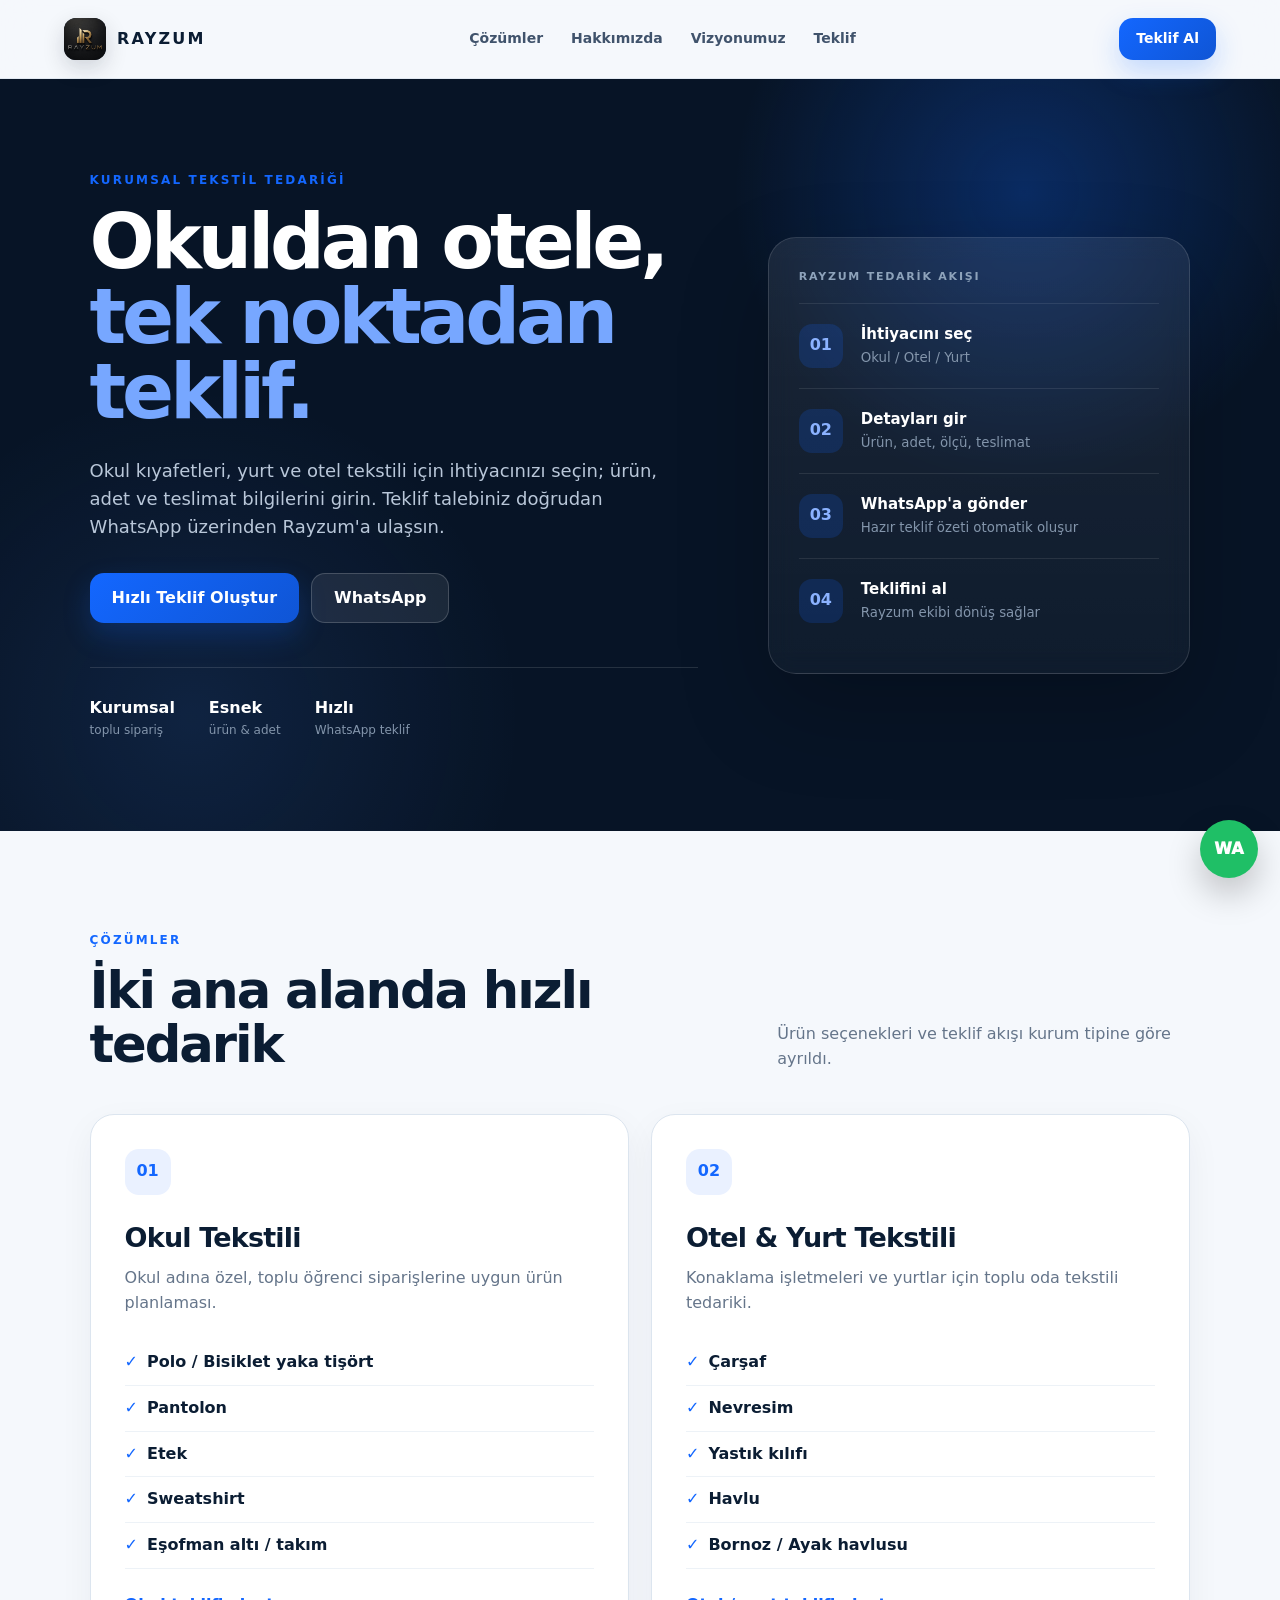
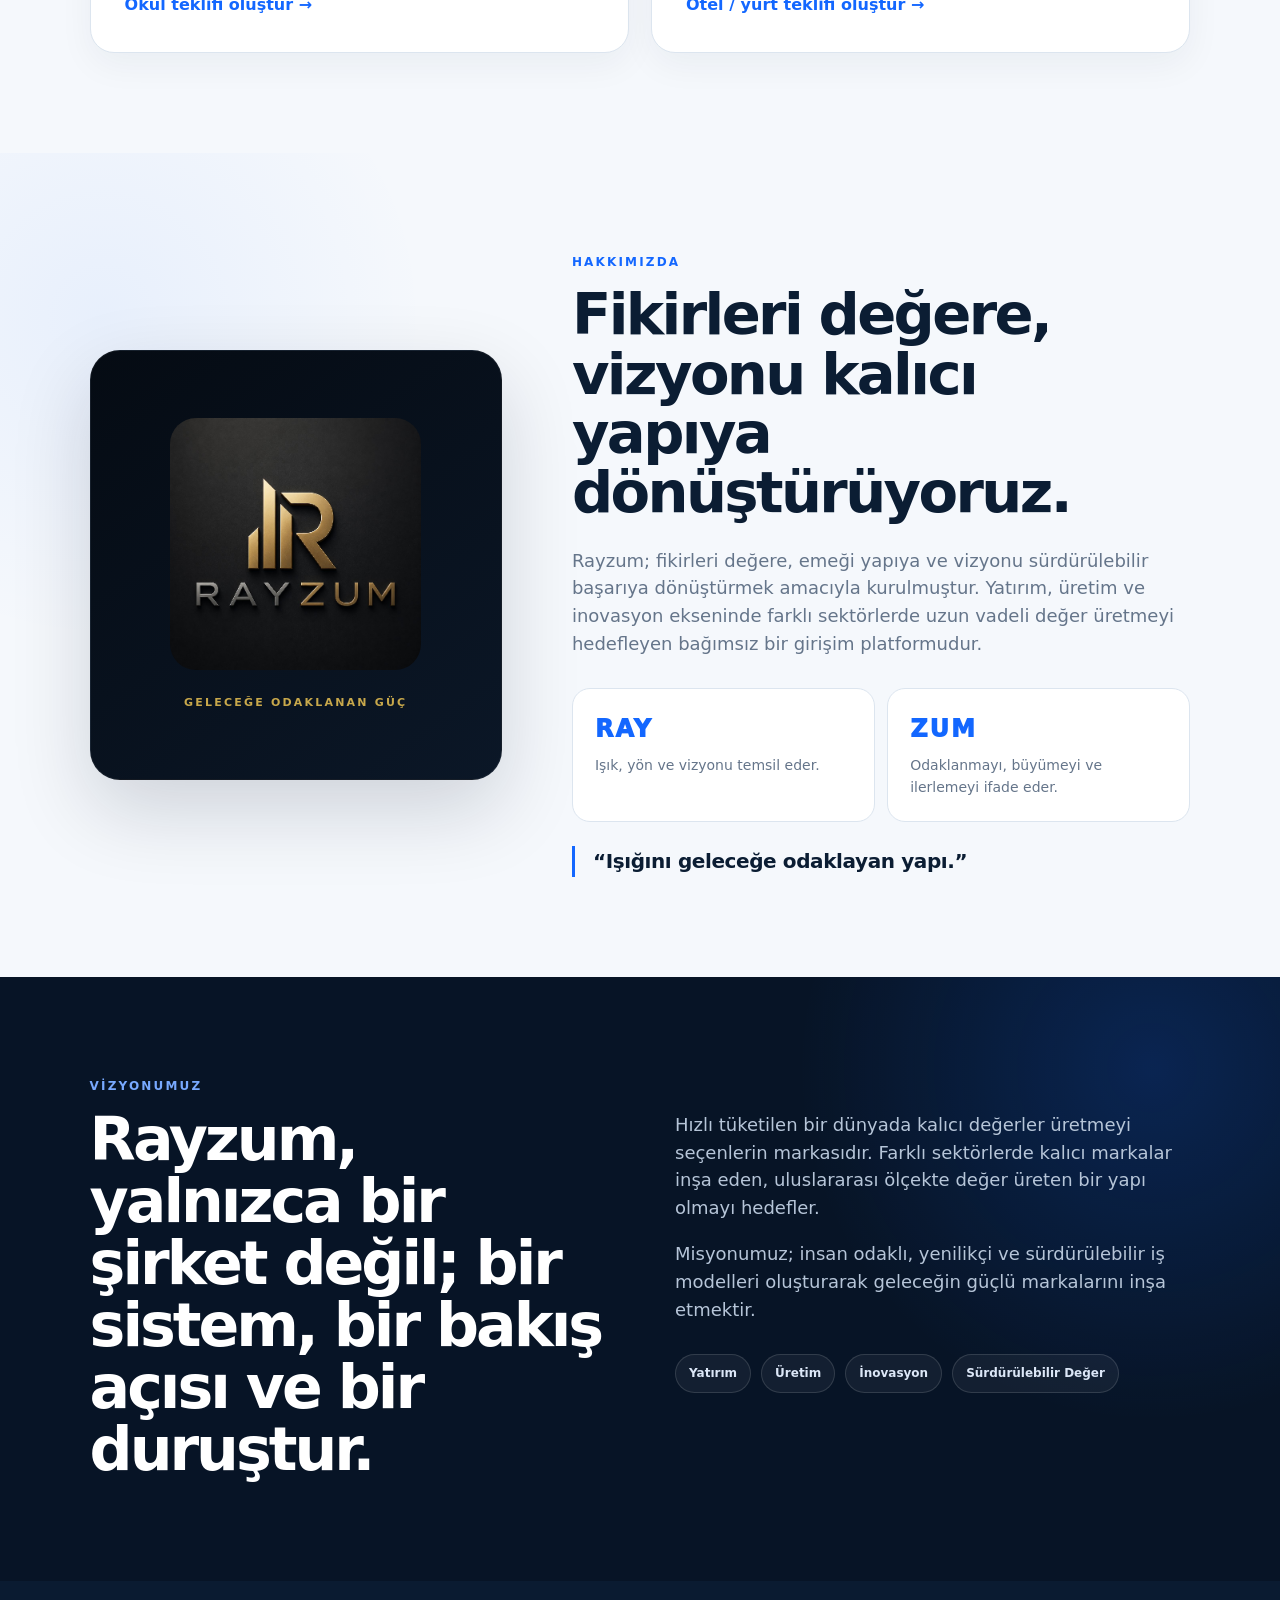
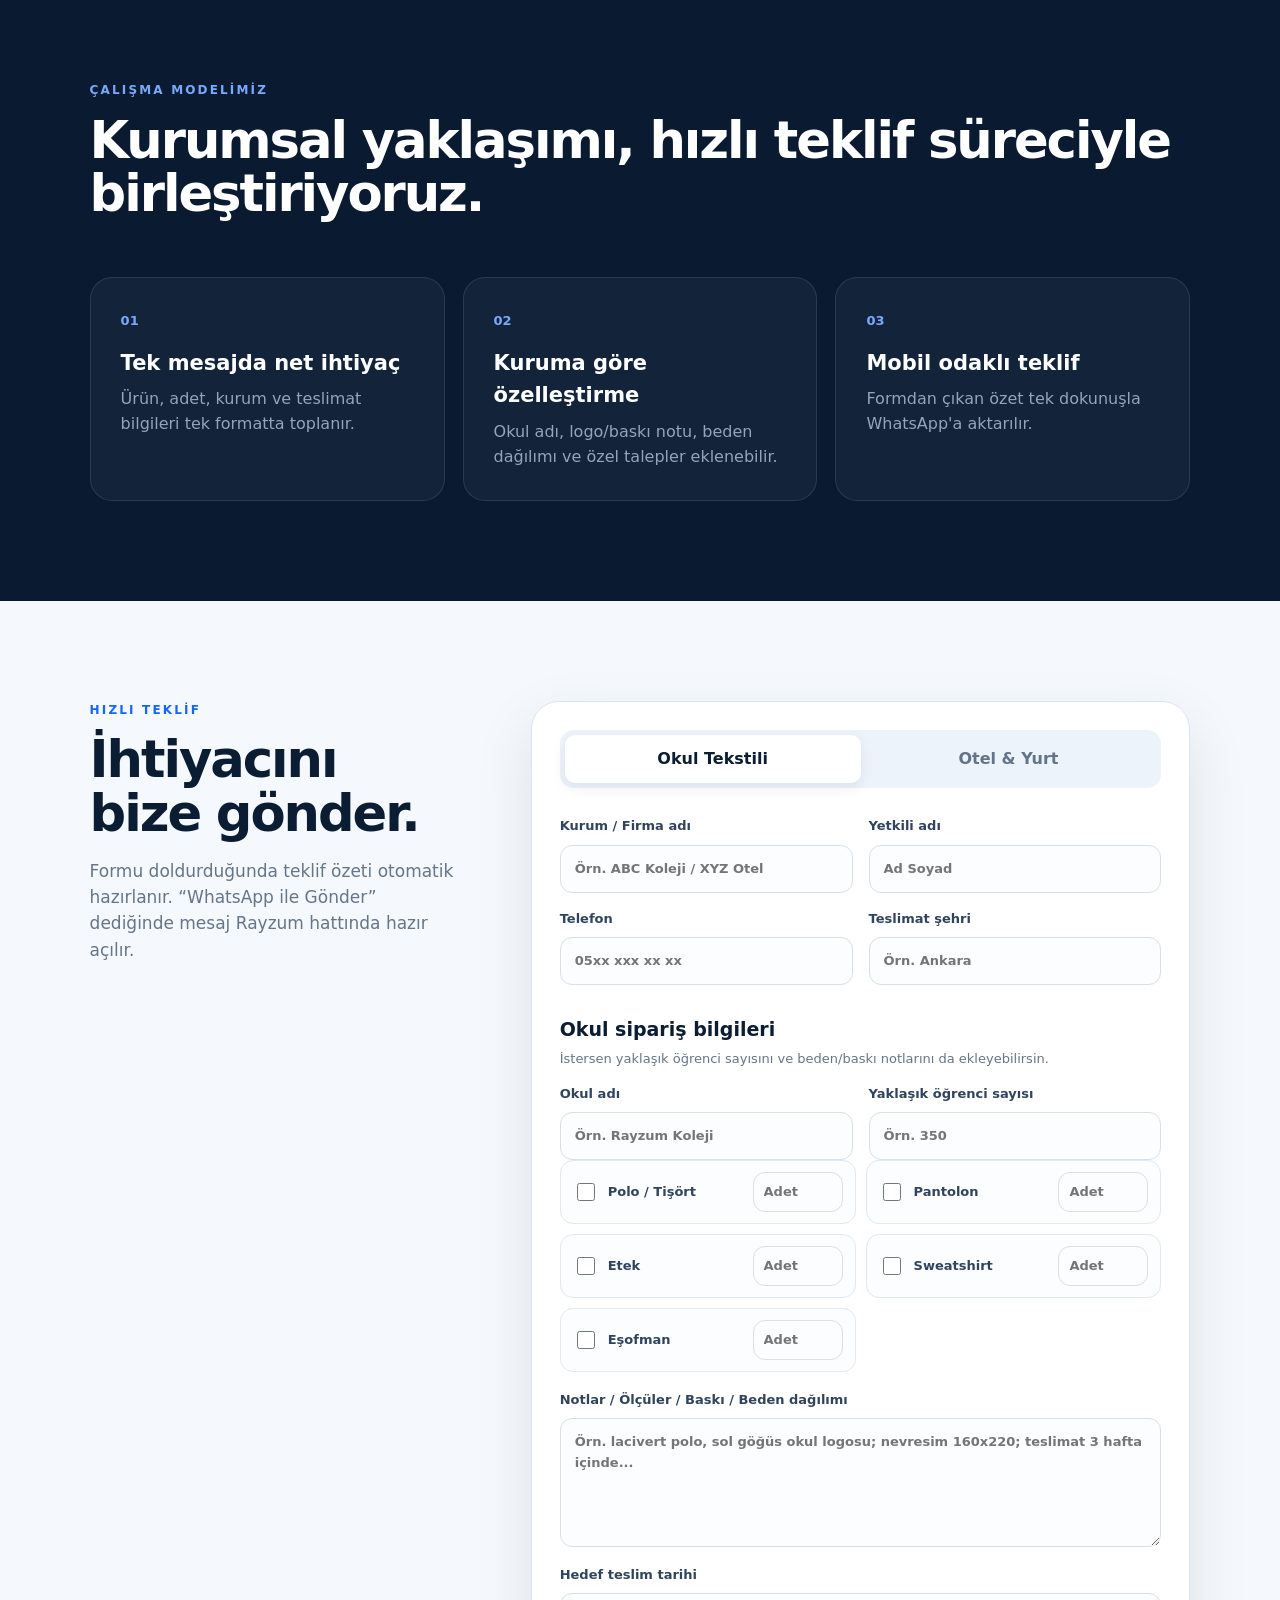
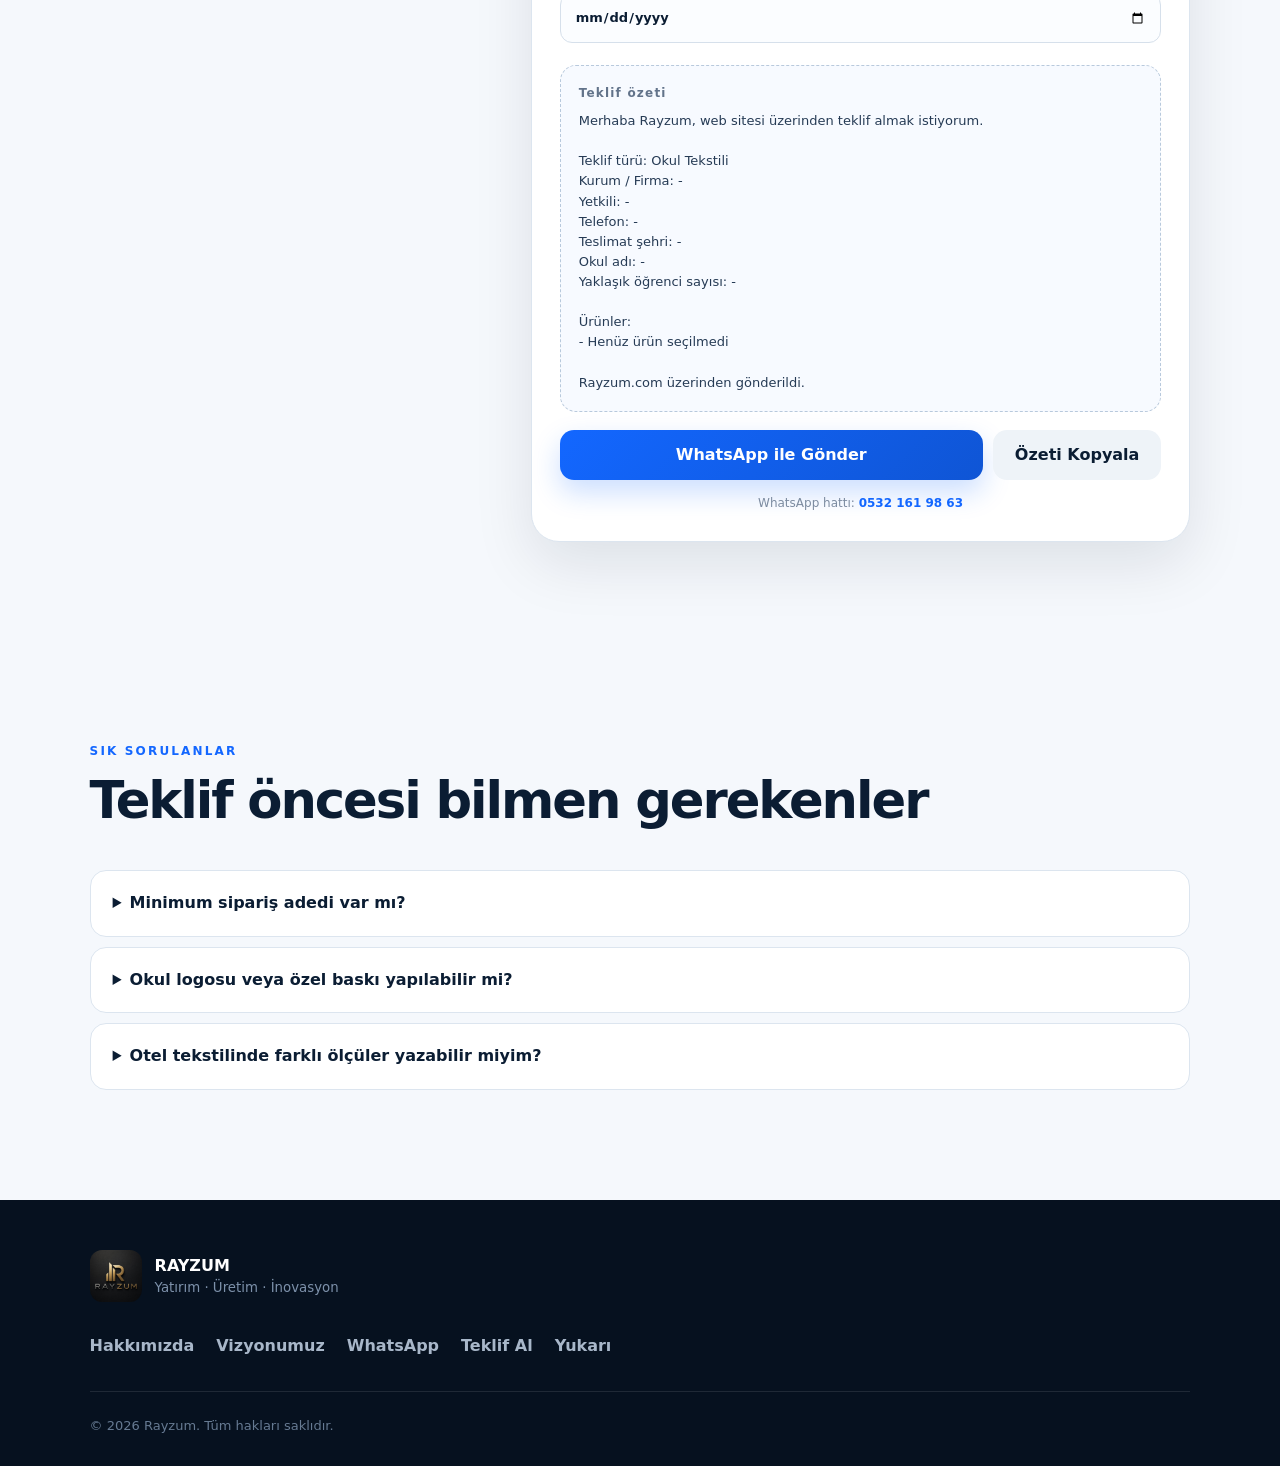
==== commit e03d241a: "Rayzum kurumsal kimlik vizyon ve hakkımızda güncellemesi" ====
--- a/index.html
+++ b/index.html
@@ -31,15 +31,15 @@
 <body>
   <header class="topbar">
     <a class="brand" href="#top" aria-label="Rayzum ana sayfa">
-      <span class="brand-mark">R</span>
+      <span class="brand-logo-shell"><img src="/logo.png" alt="Rayzum Logo" class="brand-logo"></span>
       <span class="brand-text">RAYZUM</span>
     </a>
 
     <nav class="nav" aria-label="Ana menü">
       <a href="#cozumler">Çözümler</a>
-      <a href="#okul">Okul Tekstili</a>
-      <a href="#otel">Otel & Yurt</a>
-      <a href="#neden">Neden Rayzum?</a>
+      <a href="#hakkimizda">Hakkımızda</a>
+      <a href="#vizyon">Vizyonumuz</a>
+      <a href="#teklif">Teklif</a>
     </nav>
 
     <a class="btn btn-sm" href="#teklif">Teklif Al</a>
@@ -116,11 +116,70 @@
       </div>
     </section>
 
+
+    <section class="section corporate-section" id="hakkimizda">
+      <div class="corporate-grid">
+        <div class="corporate-logo-card">
+          <div class="corporate-logo-frame">
+            <img src="/logo.png" alt="Rayzum Logo" class="corporate-logo">
+          </div>
+          <div class="corporate-brand-line">GELECEĞE ODAKLANAN GÜÇ</div>
+        </div>
+
+        <div class="corporate-copy">
+          <div class="eyebrow">HAKKIMIZDA</div>
+          <h2>Fikirleri değere, vizyonu kalıcı yapıya dönüştürüyoruz.</h2>
+          <p class="lead">
+            Rayzum; fikirleri değere, emeği yapıya ve vizyonu sürdürülebilir başarıya dönüştürmek amacıyla kurulmuştur.
+            Yatırım, üretim ve inovasyon ekseninde farklı sektörlerde uzun vadeli değer üretmeyi hedefleyen bağımsız bir girişim platformudur.
+          </p>
+
+          <div class="name-story">
+            <div>
+              <span>RAY</span>
+              <p>Işık, yön ve vizyonu temsil eder.</p>
+            </div>
+            <div>
+              <span>ZUM</span>
+              <p>Odaklanmayı, büyümeyi ve ilerlemeyi ifade eder.</p>
+            </div>
+          </div>
+
+          <div class="brand-quote">“Işığını geleceğe odaklayan yapı.”</div>
+        </div>
+      </div>
+    </section>
+
+    <section class="section vision-section" id="vizyon">
+      <div class="vision-wrap">
+        <div class="vision-head">
+          <div class="eyebrow eyebrow-light">VİZYONUMUZ</div>
+          <h2>Rayzum, yalnızca bir şirket değil; bir sistem, bir bakış açısı ve bir duruştur.</h2>
+        </div>
+        <div class="vision-body">
+          <p>
+            Hızlı tüketilen bir dünyada kalıcı değerler üretmeyi seçenlerin markasıdır.
+            Farklı sektörlerde kalıcı markalar inşa eden, uluslararası ölçekte değer üreten bir yapı olmayı hedefler.
+          </p>
+          <p>
+            Misyonumuz; insan odaklı, yenilikçi ve sürdürülebilir iş modelleri oluşturarak
+            geleceğin güçlü markalarını inşa etmektir.
+          </p>
+          <div class="vision-pill-row">
+            <span>Yatırım</span>
+            <span>Üretim</span>
+            <span>İnovasyon</span>
+            <span>Sürdürülebilir Değer</span>
+          </div>
+        </div>
+      </div>
+    </section>
+
     <section class="section section-dark" id="neden">
       <div class="section-head">
         <div>
-          <div class="eyebrow eyebrow-light">RAYZUM</div>
-          <h2>Teklif sürecini sadeleştiriyoruz.</h2>
+          <div class="eyebrow eyebrow-light">ÇALIŞMA MODELİMİZ</div>
+          <h2>Kurumsal yaklaşımı, hızlı teklif süreciyle birleştiriyoruz.</h2>
         </div>
       </div>
       <div class="feature-grid">
@@ -245,10 +304,12 @@
 
   <footer>
     <div class="footer-brand">
-      <span class="brand-mark">R</span>
-      <div><b>RAYZUM</b><small>Kurumsal tekstil & tedarik çözümleri</small></div>
+      <span class="footer-logo-shell"><img src="/logo.png" alt="Rayzum Logo" class="footer-logo"></span>
+      <div><b>RAYZUM</b><small>Yatırım · Üretim · İnovasyon</small></div>
     </div>
     <div class="footer-links">
+      <a href="#hakkimizda">Hakkımızda</a>
+      <a href="#vizyon">Vizyonumuz</a>
       <a href="https://wa.me/905321619863" target="_blank" rel="noopener">WhatsApp</a>
       <a href="#teklif">Teklif Al</a>
       <a href="#top">Yukarı</a>
--- a/styles.css
+++ b/styles.css
@@ -24,3 +24,36 @@
 footer{padding:50px clamp(22px,7vw,110px) 30px;background:#06111f;color:#fff}.footer-brand{display:flex;align-items:center;gap:13px}.footer-brand div{display:flex;flex-direction:column}.footer-brand small{color:#7d91aa}.footer-links{display:flex;gap:22px;margin:32px 0;color:#a8b7c9;font-weight:700}.footer-bottom{padding-top:24px;border-top:1px solid rgba(255,255,255,.10);color:#667a92;font-size:13px}.wa-float{position:fixed;right:22px;bottom:22px;z-index:40;display:grid;place-items:center;width:58px;height:58px;border-radius:50%;background:#1fbf66;color:#fff;font-weight:950;box-shadow:0 16px 34px rgba(0,0,0,.22)}
 @media (max-width:980px){.nav{display:none}.hero{grid-template-columns:1fr;gap:42px}.hero-card{max-width:650px}.quote-section{grid-template-columns:1fr}.quote-intro{position:static}}
 @media (max-width:700px){.topbar{padding:13px 16px}.brand-text{font-size:13px}.topbar>.btn{display:none}.hero{padding:72px 20px}.hero h1{font-size:48px}.hero p{font-size:16px}.trust-row{gap:18px;flex-wrap:wrap}.section{padding:70px 20px}.section-head{display:block}.section-head>p{margin-top:14px}.cards,.feature-grid,.form-grid,.product-grid{grid-template-columns:1fr}.product{grid-template-columns:auto 1fr 82px}.quote-box{padding:18px}.form-actions{grid-template-columns:1fr}.footer-links{flex-wrap:wrap}}
+
+
+/* Rayzum corporate identity */
+.brand-logo-shell,.footer-logo-shell{display:grid;place-items:center;overflow:hidden;border-radius:12px;background:#071426}
+.brand-logo-shell{width:42px;height:42px;box-shadow:0 8px 22px rgba(7,20,38,.16)}
+.brand-logo{width:100%;height:100%;object-fit:cover}
+.footer-logo-shell{width:52px;height:52px}
+.footer-logo{width:100%;height:100%;object-fit:cover}
+
+.corporate-section{background:radial-gradient(circle at 8% 20%,rgba(19,103,255,.06),transparent 24%),#f5f8fc}
+.corporate-grid{display:grid;grid-template-columns:minmax(300px,.8fr) minmax(0,1.2fr);gap:70px;align-items:center}
+.corporate-logo-card{min-height:430px;display:flex;flex-direction:column;align-items:center;justify-content:center;padding:48px;border-radius:30px;background:linear-gradient(145deg,#050b13,#0b1727);box-shadow:0 30px 80px rgba(7,20,38,.16);border:1px solid rgba(255,255,255,.06)}
+.corporate-logo-frame{width:min(300px,80%);aspect-ratio:1/1;display:grid;place-items:center;border-radius:26px;overflow:hidden;background:#03070c}
+.corporate-logo{width:100%;height:100%;object-fit:cover}
+.corporate-brand-line{margin-top:24px;color:#c8a84b;font-size:11px;letter-spacing:.2em;font-weight:900;text-align:center}
+.corporate-copy h2{font-size:clamp(36px,4.5vw,58px);line-height:1.03;letter-spacing:-.045em;margin:0 0 24px}
+.corporate-copy .lead{font-size:18px;color:var(--muted);max-width:760px;margin:0}
+.name-story{display:grid;grid-template-columns:repeat(2,1fr);gap:12px;margin-top:30px}
+.name-story>div{padding:22px;border:1px solid var(--line);border-radius:18px;background:#fff}
+.name-story span{display:block;color:var(--blue);font-size:24px;font-weight:950;letter-spacing:.08em}
+.name-story p{margin:7px 0 0;color:var(--muted);font-size:14px}
+.brand-quote{margin-top:24px;padding-left:18px;border-left:3px solid var(--blue);font-size:20px;font-weight:800;letter-spacing:-.02em}
+
+.vision-section{background:radial-gradient(circle at 90% 15%,rgba(19,103,255,.20),transparent 28%),#071426;color:#fff}
+.vision-wrap{display:grid;grid-template-columns:1fr 1fr;gap:70px;align-items:start}
+.vision-head h2{font-size:clamp(36px,4.7vw,62px);line-height:1.03;letter-spacing:-.05em;margin:0}
+.vision-body{padding-top:34px}
+.vision-body p{color:#b6c5d8;font-size:18px;margin:0 0 18px}
+.vision-pill-row{display:flex;flex-wrap:wrap;gap:10px;margin-top:30px}
+.vision-pill-row span{padding:9px 13px;border-radius:999px;border:1px solid rgba(255,255,255,.13);background:rgba(255,255,255,.05);color:#dce7f7;font-size:12px;font-weight:800}
+
+@media (max-width:980px){.corporate-grid,.vision-wrap{grid-template-columns:1fr}.corporate-logo-card{min-height:360px}.vision-body{padding-top:0}}
+@media (max-width:700px){.brand-logo-shell{width:38px;height:38px}.corporate-logo-card{min-height:300px;padding:28px}.name-story{grid-template-columns:1fr}.corporate-copy .lead,.vision-body p{font-size:16px}}
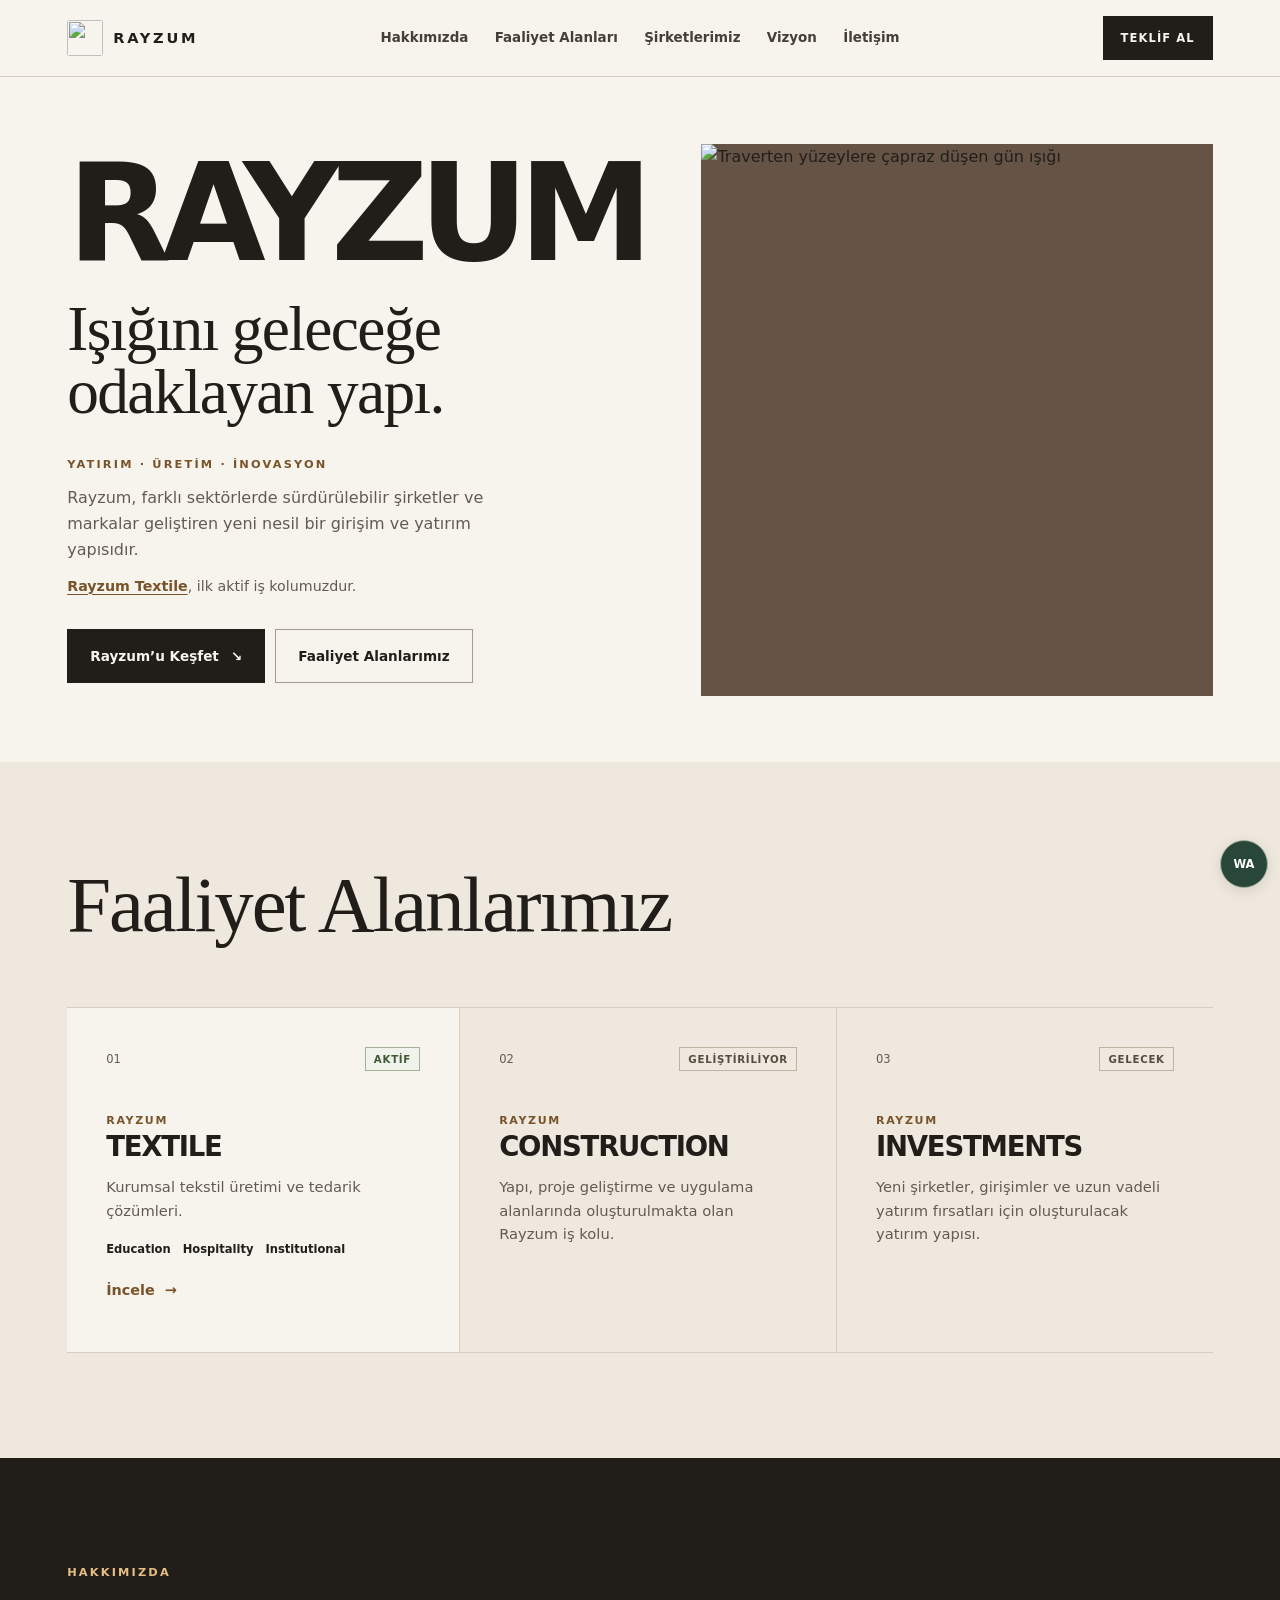
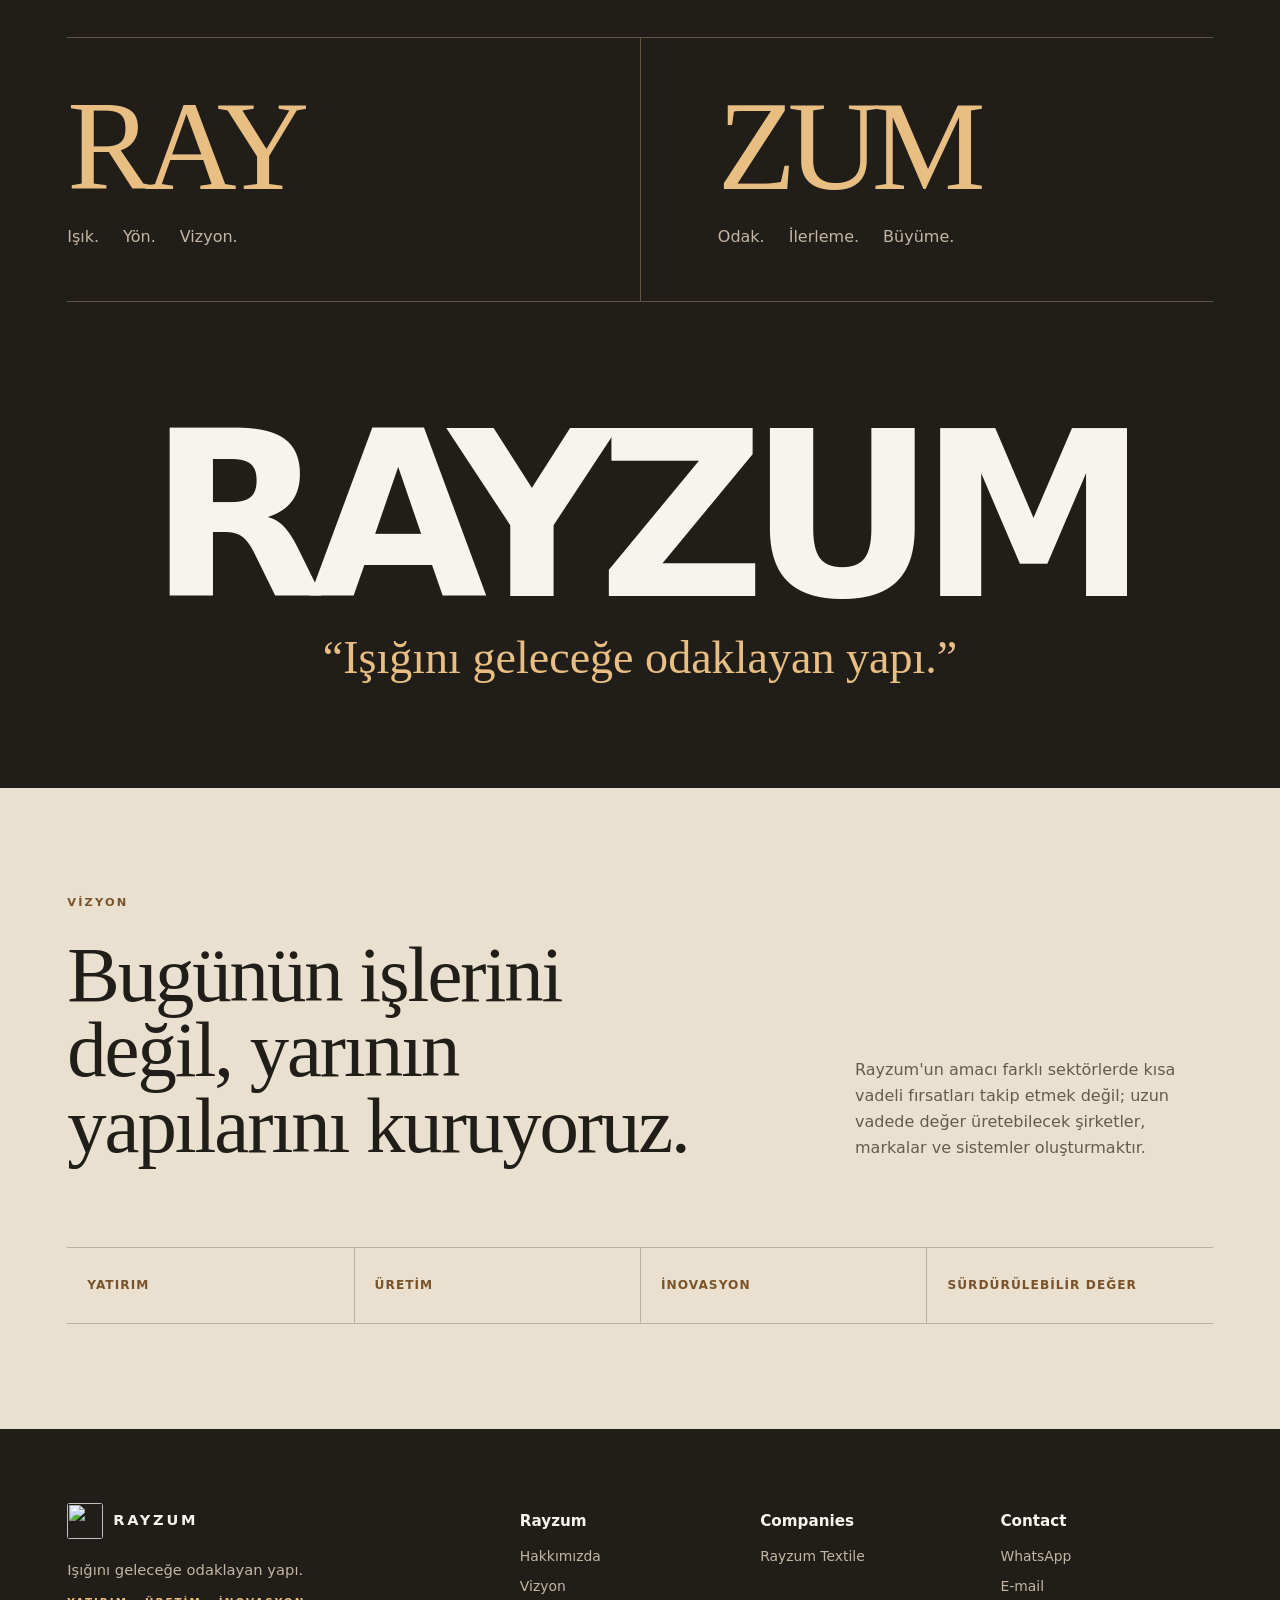
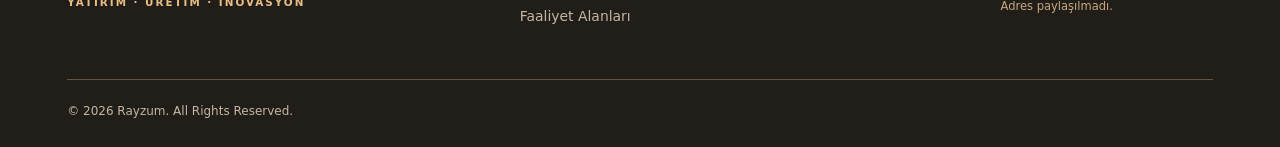
==== commit 2749c7b1: "Add files via upload" ====
--- a/index.html
+++ b/index.html
@@ -1,324 +1,197 @@
 <!doctype html>
 <html lang="tr">
 <head>
-  <meta charset="utf-8" />
-  <meta name="viewport" content="width=device-width, initial-scale=1" />
-  <title>Rayzum | Okul, Otel & Yurt Tekstili</title>
-  <meta name="description" content="Rayzum; okul kıyafetleri, otel ve yurt tekstili için kurumsal toplu sipariş ve hızlı WhatsApp teklif çözümü sunar." />
-  <meta name="theme-color" content="#071426" />
-  <meta property="og:title" content="Rayzum | Kurumsal Tekstil Çözümleri" />
-  <meta property="og:description" content="Okul kıyafetleri, otel ve yurt tekstili için hızlı teklif alın." />
-  <meta property="og:type" content="website" />
-  <meta property="og:url" content="https://rayzum.com/" />
-  <link rel="canonical" href="https://rayzum.com/" />
-  <link rel="stylesheet" href="/styles.css" />
+  <meta charset="utf-8">
+  <meta name="viewport" content="width=device-width, initial-scale=1">
+  <title>Rayzum | Yatırım, Üretim ve İnovasyon</title>
+  <meta name="description" content="Rayzum, farklı sektörlerde sürdürülebilir şirketler ve markalar geliştiren yeni nesil girişim ve yatırım yapısıdır.">
+  <meta name="theme-color" content="#f7f4ee">
+  <link rel="canonical" href="https://www.rayzum.com/">
+  <link rel="icon" href="/assets/rayzum-icon.png" type="image/png">
+  <meta property="og:title" content="Rayzum | Yatırım, Üretim ve İnovasyon">
+  <meta property="og:description" content="Rayzum, farklı sektörlerde sürdürülebilir şirketler ve markalar geliştiren yeni nesil girişim ve yatırım yapısıdır.">
+  <meta property="og:type" content="website">
+  <meta property="og:site_name" content="Rayzum">
+  <meta property="og:locale" content="tr_TR">
+  <meta property="og:url" content="https://www.rayzum.com/">
+  <meta property="og:image" content="https://www.rayzum.com/assets/rayzum-og.jpg">
+  <meta property="og:image:width" content="1200">
+  <meta property="og:image:height" content="630">
+  <meta property="og:image:alt" content="Rayzum. Işığını geleceğe odaklayan yapı.">
+  <link rel="stylesheet" href="/styles.css">
+  <script src="/site.js" defer></script>
   <script type="application/ld+json">
   {
-    "@context":"https://schema.org",
-    "@type":"Organization",
-    "name":"Rayzum",
-    "url":"https://rayzum.com",
-    "areaServed":"TR",
-    "contactPoint":{
-      "@type":"ContactPoint",
-      "telephone":"+90-532-161-98-63",
-      "contactType":"sales",
-      "availableLanguage":["Turkish"]
+    "@context": "https://schema.org",
+    "@type": "Organization",
+    "@id": "https://www.rayzum.com/#rayzum",
+    "name": "Rayzum",
+    "url": "https://www.rayzum.com/",
+    "logo": "https://www.rayzum.com/logo.png",
+    "slogan": "Işığını geleceğe odaklayan yapı.",
+    "areaServed": "TR",
+    "contactPoint": {
+      "@type": "ContactPoint",
+      "telephone": "+90-532-161-98-63",
+      "contactType": "sales",
+      "availableLanguage": ["tr"]
     }
   }
   </script>
 </head>
-<body>
-  <header class="topbar">
-    <a class="brand" href="#top" aria-label="Rayzum ana sayfa">
-      <span class="brand-logo-shell"><img src="/logo.png" alt="Rayzum Logo" class="brand-logo"></span>
-      <span class="brand-text">RAYZUM</span>
-    </a>
-
-    <nav class="nav" aria-label="Ana menü">
-      <a href="#cozumler">Çözümler</a>
-      <a href="#hakkimizda">Hakkımızda</a>
-      <a href="#vizyon">Vizyonumuz</a>
-      <a href="#teklif">Teklif</a>
-    </nav>
-
-    <a class="btn btn-sm" href="#teklif">Teklif Al</a>
+<body class="home">
+  <a class="skip-link" href="#top">İçeriğe geç</a>
+  <header class="site-header">
+    <div class="container header-layout">
+      <a class="brand" href="/" aria-label="Rayzum ana sayfa">
+        <img src="/assets/rayzum-mark.webp" width="36" height="36" alt="">
+        <span>RAYZUM</span>
+      </a>
+      <nav class="site-nav" id="main-menu" aria-label="Ana menü">
+        <a href="#hakkimizda">Hakkımızda</a>
+        <a href="#faaliyet-alanlari">Faaliyet Alanları</a>
+        <a href="#sirketlerimiz">Şirketlerimiz</a>
+        <a href="#vizyon">Vizyon</a>
+        <a href="#iletisim">İletişim</a>
+      </nav>
+      <div class="header-actions">
+        <a class="button button-small" href="/textile#teklif">TEKLİF AL</a>
+        <button class="menu-toggle" type="button" aria-controls="main-menu" aria-expanded="false" hidden>Menü</button>
+      </div>
+    </div>
   </header>
 
-  <main id="top">
-    <section class="hero">
+  <main id="top" tabindex="-1">
+    <section class="hero container" aria-labelledby="hero-title">
       <div class="hero-copy">
-        <div class="eyebrow">KURUMSAL TEKSTİL TEDARİĞİ</div>
-        <h1>Okuldan otele,<br><span>tek noktadan teklif.</span></h1>
-        <p>
-          Okul kıyafetleri, yurt ve otel tekstili için ihtiyacınızı seçin;
-          ürün, adet ve teslimat bilgilerini girin. Teklif talebiniz doğrudan
-          WhatsApp üzerinden Rayzum'a ulaşsın.
-        </p>
+        <h1 id="hero-title" class="hero-wordmark">RAYZUM</h1>
+        <p class="hero-slogan">Işığını geleceğe odaklayan yapı.</p>
+        <p class="eyebrow hero-concepts">YATIRIM · ÜRETİM · İNOVASYON</p>
+        <p class="hero-intro">Rayzum, farklı sektörlerde sürdürülebilir şirketler ve markalar geliştiren yeni nesil bir girişim ve yatırım yapısıdır.</p>
+        <p class="first-company"><a href="/textile">Rayzum Textile</a>, ilk aktif iş kolumuzdur.</p>
         <div class="hero-actions">
-          <a class="btn" href="#teklif">Hızlı Teklif Oluştur</a>
-          <a class="btn btn-ghost" href="https://wa.me/905321619863" target="_blank" rel="noopener">WhatsApp</a>
-        </div>
-
-        <div class="trust-row">
-          <div><strong>Kurumsal</strong><span>toplu sipariş</span></div>
-          <div><strong>Esnek</strong><span>ürün & adet</span></div>
-          <div><strong>Hızlı</strong><span>WhatsApp teklif</span></div>
+          <a class="button" href="#hakkimizda">Rayzum’u Keşfet <span aria-hidden="true">↘</span></a>
+          <a class="button button-outline" href="#faaliyet-alanlari">Faaliyet Alanlarımız</a>
         </div>
       </div>
-
-      <div class="hero-card">
-        <div class="mini-label">RAYZUM TEDARİK AKIŞI</div>
-        <div class="flow-item"><span>01</span><div><b>İhtiyacını seç</b><small>Okul / Otel / Yurt</small></div></div>
-        <div class="flow-item"><span>02</span><div><b>Detayları gir</b><small>Ürün, adet, ölçü, teslimat</small></div></div>
-        <div class="flow-item"><span>03</span><div><b>WhatsApp'a gönder</b><small>Hazır teklif özeti otomatik oluşur</small></div></div>
-        <div class="flow-item"><span>04</span><div><b>Teklifini al</b><small>Rayzum ekibi dönüş sağlar</small></div></div>
+      <div class="hero-visual">
+        <picture>
+          <source type="image/avif" srcset="/assets/rayzum-light-560.avif 560w, /assets/rayzum-light-960.avif 960w, /assets/rayzum-light-1120.avif 1120w"
+            sizes="(max-width: 767px) calc(100vw - 40px), (max-width: 1439px) 43vw, 660px">
+          <img src="/assets/rayzum-light-960.webp"
+            srcset="/assets/rayzum-light-560.webp 560w, /assets/rayzum-light-960.webp 960w, /assets/rayzum-light-1120.webp 1120w"
+            sizes="(max-width: 767px) calc(100vw - 40px), (max-width: 1439px) 43vw, 660px"
+            width="960" height="1200" fetchpriority="high" alt="Traverten yüzeylere çapraz düşen gün ışığı">
+        </picture>
       </div>
     </section>
 
-    <section class="section" id="cozumler">
-      <div class="section-head">
-        <div>
-          <div class="eyebrow">ÇÖZÜMLER</div>
-          <h2>İki ana alanda hızlı tedarik</h2>
-        </div>
-        <p>Ürün seçenekleri ve teklif akışı kurum tipine göre ayrıldı.</p>
-      </div>
-
-      <div class="cards">
-        <article class="service-card" id="okul">
-          <div class="service-icon">01</div>
-          <h3>Okul Tekstili</h3>
-          <p>Okul adına özel, toplu öğrenci siparişlerine uygun ürün planlaması.</p>
-          <ul>
-            <li>Polo / Bisiklet yaka tişört</li>
-            <li>Pantolon</li>
-            <li>Etek</li>
-            <li>Sweatshirt</li>
-            <li>Eşofman altı / takım</li>
-          </ul>
-          <a href="#teklif" data-select="school" class="text-link">Okul teklifi oluştur →</a>
-        </article>
-
-        <article class="service-card" id="otel">
-          <div class="service-icon">02</div>
-          <h3>Otel & Yurt Tekstili</h3>
-          <p>Konaklama işletmeleri ve yurtlar için toplu oda tekstili tedariki.</p>
-          <ul>
-            <li>Çarşaf</li>
-            <li>Nevresim</li>
-            <li>Yastık kılıfı</li>
-            <li>Havlu</li>
-            <li>Bornoz / Ayak havlusu</li>
-          </ul>
-          <a href="#teklif" data-select="hotel" class="text-link">Otel / yurt teklifi oluştur →</a>
-        </article>
-      </div>
-    </section>
-
-
-    <section class="section corporate-section" id="hakkimizda">
-      <div class="corporate-grid">
-        <div class="corporate-logo-card">
-          <div class="corporate-logo-frame">
-            <img src="/logo.png" alt="Rayzum Logo" class="corporate-logo">
-          </div>
-          <div class="corporate-brand-line">GELECEĞE ODAKLANAN GÜÇ</div>
-        </div>
-
-        <div class="corporate-copy">
-          <div class="eyebrow">HAKKIMIZDA</div>
-          <h2>Fikirleri değere, vizyonu kalıcı yapıya dönüştürüyoruz.</h2>
-          <p class="lead">
-            Rayzum; fikirleri değere, emeği yapıya ve vizyonu sürdürülebilir başarıya dönüştürmek amacıyla kurulmuştur.
-            Yatırım, üretim ve inovasyon ekseninde farklı sektörlerde uzun vadeli değer üretmeyi hedefleyen bağımsız bir girişim platformudur.
-          </p>
-
-          <div class="name-story">
-            <div>
-              <span>RAY</span>
-              <p>Işık, yön ve vizyonu temsil eder.</p>
-            </div>
-            <div>
-              <span>ZUM</span>
-              <p>Odaklanmayı, büyümeyi ve ilerlemeyi ifade eder.</p>
-            </div>
-          </div>
-
-          <div class="brand-quote">“Işığını geleceğe odaklayan yapı.”</div>
+    <section class="activities section-space" id="faaliyet-alanlari" aria-labelledby="activities-title">
+      <div class="container">
+        <header class="section-heading">
+          <h2 id="activities-title">Faaliyet Alanlarımız</h2>
+        </header>
+        <div class="activities-grid">
+          <article class="activity activity-active" id="sirketlerimiz">
+            <div class="activity-meta"><span>01</span><p class="status">AKTİF</p></div>
+            <h3><span>RAYZUM</span> TEXTILE</h3>
+            <p>Kurumsal tekstil üretimi ve tedarik çözümleri.</p>
+            <ul class="activity-sectors" aria-label="Rayzum Textile alt alanları" lang="en">
+              <li>Education</li><li>Hospitality</li><li>Institutional</li>
+            </ul>
+            <a class="text-link" href="/textile">İncele <span aria-hidden="true">→</span><span class="sr-only"> Rayzum Textile</span></a>
+          </article>
+          <article class="activity">
+            <div class="activity-meta"><span>02</span><p class="status">GELİŞTİRİLİYOR</p></div>
+            <h3><span>RAYZUM</span> CONSTRUCTION</h3>
+            <p>Yapı, proje geliştirme ve uygulama alanlarında oluşturulmakta olan Rayzum iş kolu.</p>
+          </article>
+          <article class="activity">
+            <div class="activity-meta"><span>03</span><p class="status">GELECEK</p></div>
+            <h3><span>RAYZUM</span> INVESTMENTS</h3>
+            <p>Yeni şirketler, girişimler ve uzun vadeli yatırım fırsatları için oluşturulacak yatırım yapısı.</p>
+          </article>
         </div>
       </div>
     </section>
 
-    <section class="section vision-section" id="vizyon">
-      <div class="vision-wrap">
-        <div class="vision-head">
-          <div class="eyebrow eyebrow-light">VİZYONUMUZ</div>
-          <h2>Rayzum, yalnızca bir şirket değil; bir sistem, bir bakış açısı ve bir duruştur.</h2>
+    <section class="story section-space" id="hakkimizda" aria-labelledby="story-title">
+      <div class="container">
+        <h2 class="eyebrow section-label" id="story-title">Hakkımızda</h2>
+        <div class="story-parts">
+          <div class="story-part" data-reveal>
+            <h3>RAY</h3>
+            <ul>
+              <li>Işık.</li>
+              <li>Yön.</li>
+              <li>Vizyon.</li>
+            </ul>
+          </div>
+          <div class="story-part" data-reveal>
+            <h3>ZUM</h3>
+            <ul>
+              <li>Odak.</li>
+              <li>İlerleme.</li>
+              <li>Büyüme.</li>
+            </ul>
+          </div>
         </div>
-        <div class="vision-body">
-          <p>
-            Hızlı tüketilen bir dünyada kalıcı değerler üretmeyi seçenlerin markasıdır.
-            Farklı sektörlerde kalıcı markalar inşa eden, uluslararası ölçekte değer üreten bir yapı olmayı hedefler.
-          </p>
-          <p>
-            Misyonumuz; insan odaklı, yenilikçi ve sürdürülebilir iş modelleri oluşturarak
-            geleceğin güçlü markalarını inşa etmektir.
-          </p>
-          <div class="vision-pill-row">
-            <span>Yatırım</span>
-            <span>Üretim</span>
-            <span>İnovasyon</span>
-            <span>Sürdürülebilir Değer</span>
-          </div>
+        <div class="story-signature" data-reveal>
+          <p class="story-wordmark">RAYZUM</p>
+          <p>“Işığını geleceğe odaklayan yapı.”</p>
         </div>
       </div>
     </section>
 
-    <section class="section section-dark" id="neden">
-      <div class="section-head">
-        <div>
-          <div class="eyebrow eyebrow-light">ÇALIŞMA MODELİMİZ</div>
-          <h2>Kurumsal yaklaşımı, hızlı teklif süreciyle birleştiriyoruz.</h2>
-        </div>
+    <section class="vision section-space" id="vizyon" aria-labelledby="vision-title">
+      <div class="container vision-layout">
+        <p class="eyebrow section-label">Vizyon</p>
+        <h2 id="vision-title">Bugünün işlerini değil, yarının yapılarını kuruyoruz.</h2>
+        <p class="vision-copy">Rayzum'un amacı farklı sektörlerde kısa vadeli fırsatları takip etmek değil; uzun vadede değer üretebilecek şirketler, markalar ve sistemler oluşturmaktır.</p>
+        <ul class="vision-values" aria-label="Rayzum’un vizyon değerleri">
+          <li>YATIRIM</li>
+          <li>ÜRETİM</li>
+          <li>İNOVASYON</li>
+          <li>SÜRDÜRÜLEBİLİR DEĞER</li>
+        </ul>
       </div>
-      <div class="feature-grid">
-        <div class="feature"><b>01</b><h3>Tek mesajda net ihtiyaç</h3><p>Ürün, adet, kurum ve teslimat bilgileri tek formatta toplanır.</p></div>
-        <div class="feature"><b>02</b><h3>Kuruma göre özelleştirme</h3><p>Okul adı, logo/baskı notu, beden dağılımı ve özel talepler eklenebilir.</p></div>
-        <div class="feature"><b>03</b><h3>Mobil odaklı teklif</h3><p>Formdan çıkan özet tek dokunuşla WhatsApp'a aktarılır.</p></div>
-      </div>
-    </section>
-
-    <section class="section quote-section" id="teklif">
-      <div class="quote-intro">
-        <div class="eyebrow">HIZLI TEKLİF</div>
-        <h2>İhtiyacını bize gönder.</h2>
-        <p>Formu doldurduğunda teklif özeti otomatik hazırlanır. “WhatsApp ile Gönder” dediğinde mesaj Rayzum hattında hazır açılır.</p>
-      </div>
-
-      <div class="quote-box">
-        <div class="segmented" role="tablist" aria-label="Teklif türü">
-          <button class="segment active" type="button" data-type="school">Okul Tekstili</button>
-          <button class="segment" type="button" data-type="hotel">Otel & Yurt</button>
-        </div>
-
-        <form id="quoteForm">
-          <input type="hidden" id="quoteType" value="school" />
-
-          <div class="form-grid">
-            <label>
-              Kurum / Firma adı
-              <input id="company" required placeholder="Örn. ABC Koleji / XYZ Otel" />
-            </label>
-            <label>
-              Yetkili adı
-              <input id="contactName" required placeholder="Ad Soyad" />
-            </label>
-            <label>
-              Telefon
-              <input id="phone" inputmode="tel" placeholder="05xx xxx xx xx" />
-            </label>
-            <label>
-              Teslimat şehri
-              <input id="city" placeholder="Örn. Ankara" />
-            </label>
-          </div>
-
-          <div id="schoolFields">
-            <div class="subhead">
-              <h3>Okul sipariş bilgileri</h3>
-              <p>İstersen yaklaşık öğrenci sayısını ve beden/baskı notlarını da ekleyebilirsin.</p>
-            </div>
-            <div class="form-grid">
-              <label>
-                Okul adı
-                <input id="schoolName" placeholder="Örn. Rayzum Koleji" />
-              </label>
-              <label>
-                Yaklaşık öğrenci sayısı
-                <input id="studentCount" type="number" min="1" placeholder="Örn. 350" />
-              </label>
-            </div>
-            <div class="product-grid">
-              <label class="product"><input type="checkbox" value="Polo / Tişört" data-group="school"><span>Polo / Tişört</span><input class="qty" data-product="Polo / Tişört" type="number" min="1" placeholder="Adet"></label>
-              <label class="product"><input type="checkbox" value="Pantolon" data-group="school"><span>Pantolon</span><input class="qty" data-product="Pantolon" type="number" min="1" placeholder="Adet"></label>
-              <label class="product"><input type="checkbox" value="Etek" data-group="school"><span>Etek</span><input class="qty" data-product="Etek" type="number" min="1" placeholder="Adet"></label>
-              <label class="product"><input type="checkbox" value="Sweatshirt" data-group="school"><span>Sweatshirt</span><input class="qty" data-product="Sweatshirt" type="number" min="1" placeholder="Adet"></label>
-              <label class="product"><input type="checkbox" value="Eşofman" data-group="school"><span>Eşofman</span><input class="qty" data-product="Eşofman" type="number" min="1" placeholder="Adet"></label>
-            </div>
-          </div>
-
-          <div id="hotelFields" hidden>
-            <div class="subhead">
-              <h3>Otel / yurt sipariş bilgileri</h3>
-              <p>Ölçü, kumaş veya gramaj gibi detayları not bölümüne yazabilirsin.</p>
-            </div>
-            <div class="product-grid">
-              <label class="product"><input type="checkbox" value="Çarşaf" data-group="hotel"><span>Çarşaf</span><input class="qty" data-product="Çarşaf" type="number" min="1" placeholder="Adet"></label>
-              <label class="product"><input type="checkbox" value="Nevresim" data-group="hotel"><span>Nevresim</span><input class="qty" data-product="Nevresim" type="number" min="1" placeholder="Adet"></label>
-              <label class="product"><input type="checkbox" value="Yastık kılıfı" data-group="hotel"><span>Yastık kılıfı</span><input class="qty" data-product="Yastık kılıfı" type="number" min="1" placeholder="Adet"></label>
-              <label class="product"><input type="checkbox" value="Banyo havlusu" data-group="hotel"><span>Banyo havlusu</span><input class="qty" data-product="Banyo havlusu" type="number" min="1" placeholder="Adet"></label>
-              <label class="product"><input type="checkbox" value="El havlusu" data-group="hotel"><span>El havlusu</span><input class="qty" data-product="El havlusu" type="number" min="1" placeholder="Adet"></label>
-              <label class="product"><input type="checkbox" value="Ayak havlusu" data-group="hotel"><span>Ayak havlusu</span><input class="qty" data-product="Ayak havlusu" type="number" min="1" placeholder="Adet"></label>
-              <label class="product"><input type="checkbox" value="Bornoz" data-group="hotel"><span>Bornoz</span><input class="qty" data-product="Bornoz" type="number" min="1" placeholder="Adet"></label>
-            </div>
-          </div>
-
-          <label class="wide">
-            Notlar / Ölçüler / Baskı / Beden dağılımı
-            <textarea id="notes" rows="5" placeholder="Örn. lacivert polo, sol göğüs okul logosu; nevresim 160x220; teslimat 3 hafta içinde..."></textarea>
-          </label>
-
-          <label class="wide">
-            Hedef teslim tarihi
-            <input id="deliveryDate" type="date" />
-          </label>
-
-          <div class="preview" id="messagePreview">
-            <div class="preview-title">Teklif özeti</div>
-            <pre id="previewText">Bilgileri doldurmaya başladığında teklif özeti burada görünecek.</pre>
-          </div>
-
-          <div class="form-actions">
-            <button class="btn btn-full" type="submit">WhatsApp ile Gönder</button>
-            <button class="btn btn-ghost-dark" type="button" id="copyBtn">Özeti Kopyala</button>
-          </div>
-
-          <p class="form-note">WhatsApp hattı: <a href="tel:+905321619863">0532 161 98 63</a></p>
-        </form>
-      </div>
-    </section>
-
-    <section class="section faq">
-      <div class="section-head">
-        <div>
-          <div class="eyebrow">SIK SORULANLAR</div>
-          <h2>Teklif öncesi bilmen gerekenler</h2>
-        </div>
-      </div>
-      <details><summary>Minimum sipariş adedi var mı?</summary><p>Ürün ve üretim tipine göre değişebilir. Adedi teklif formunda belirt; uygun üretim seçeneği buna göre değerlendirilir.</p></details>
-      <details><summary>Okul logosu veya özel baskı yapılabilir mi?</summary><p>Evet. Logo, baskı konumu, renk ve beden dağılımını not alanına ekleyebilirsin.</p></details>
-      <details><summary>Otel tekstilinde farklı ölçüler yazabilir miyim?</summary><p>Evet. Çarşaf, nevresim, havlu ve diğer ürünlerde ölçü/gramaj detaylarını not bölümüne ekleyebilirsin.</p></details>
     </section>
   </main>
 
-  <footer>
-    <div class="footer-brand">
-      <span class="footer-logo-shell"><img src="/logo.png" alt="Rayzum Logo" class="footer-logo"></span>
-      <div><b>RAYZUM</b><small>Yatırım · Üretim · İnovasyon</small></div>
+  <footer class="site-footer" id="iletisim">
+    <div class="container">
+      <div class="footer-layout">
+        <div class="footer-brand">
+          <a class="brand" href="/" aria-label="Rayzum ana sayfa">
+            <img src="/assets/rayzum-mark.webp" width="36" height="36" alt="" loading="lazy">
+            <span>RAYZUM</span>
+          </a>
+          <p>Işığını geleceğe odaklayan yapı.</p>
+          <p class="eyebrow">YATIRIM · ÜRETİM · İNOVASYON</p>
+        </div>
+        <div class="footer-group">
+          <h2>Rayzum</h2>
+          <ul>
+            <li><a href="#hakkimizda">Hakkımızda</a></li>
+            <li><a href="#vizyon">Vizyon</a></li>
+            <li><a href="#faaliyet-alanlari">Faaliyet Alanları</a></li>
+          </ul>
+        </div>
+        <div class="footer-group">
+          <h2 lang="en">Companies</h2>
+          <ul><li><a href="/textile">Rayzum Textile</a></li></ul>
+        </div>
+        <div class="footer-group">
+          <h2 lang="en">Contact</h2>
+          <ul>
+            <li><a href="https://wa.me/905321619863" target="_blank" rel="noopener">WhatsApp</a></li>
+            <li class="footer-email"><span lang="en">E-mail</span> <small>Adres paylaşılmadı.</small></li>
+          </ul>
+        </div>
+      </div>
+      <div class="footer-bottom">© 2026 Rayzum. All Rights Reserved.</div>
     </div>
-    <div class="footer-links">
-      <a href="#hakkimizda">Hakkımızda</a>
-      <a href="#vizyon">Vizyonumuz</a>
-      <a href="https://wa.me/905321619863" target="_blank" rel="noopener">WhatsApp</a>
-      <a href="#teklif">Teklif Al</a>
-      <a href="#top">Yukarı</a>
-    </div>
-    <div class="footer-bottom">© <span id="year"></span> Rayzum. Tüm hakları saklıdır.</div>
   </footer>
-
   <a class="wa-float" href="https://wa.me/905321619863" target="_blank" rel="noopener" aria-label="WhatsApp ile iletişim">WA</a>
-
-  <script src="/script.js"></script>
 </body>
 </html>
--- a/styles.css
+++ b/styles.css
@@ -1,59 +1,501 @@
-:root{
-  --bg:#f5f8fc;--ink:#0b1d33;--muted:#65758a;--line:#dce5ef;--navy:#071426;
-  --blue:#1367ff;--white:#fff;--shadow:0 22px 60px rgba(7,20,38,.10);--radius:24px
-}
-*{box-sizing:border-box}html{scroll-behavior:smooth}
-body{margin:0;font-family:Inter,ui-sans-serif,system-ui,-apple-system,BlinkMacSystemFont,"Segoe UI",sans-serif;background:var(--bg);color:var(--ink);line-height:1.55}
-a{color:inherit;text-decoration:none}button,input,textarea{font:inherit}button{cursor:pointer}
-.topbar{position:sticky;top:0;z-index:30;display:flex;align-items:center;justify-content:space-between;padding:18px clamp(20px,5vw,74px);background:rgba(245,248,252,.88);backdrop-filter:blur(18px);border-bottom:1px solid rgba(220,229,239,.8)}
-.brand{display:flex;align-items:center;gap:11px;font-weight:800;letter-spacing:.14em}.brand-mark{display:grid;place-items:center;width:38px;height:38px;border-radius:12px;color:#fff;background:linear-gradient(135deg,var(--blue),#0d3f9d);box-shadow:0 8px 22px rgba(19,103,255,.28);font-weight:900}
-.nav{display:flex;gap:28px;color:#40536c;font-size:14px;font-weight:650}.nav a:hover{color:var(--blue)}
-.btn{display:inline-flex;align-items:center;justify-content:center;min-height:50px;padding:0 22px;border:none;border-radius:14px;background:linear-gradient(135deg,var(--blue),#0f55d5);color:#fff;font-weight:800;box-shadow:0 12px 28px rgba(19,103,255,.22);transition:.2s ease}.btn:hover{transform:translateY(-1px);box-shadow:0 16px 34px rgba(19,103,255,.28)}.btn-sm{min-height:42px;padding:0 17px;font-size:14px}.btn-ghost{background:rgba(255,255,255,.08);border:1px solid rgba(255,255,255,.18);box-shadow:none}
-.hero{min-height:680px;display:grid;grid-template-columns:minmax(0,1.18fr) minmax(320px,.82fr);gap:70px;align-items:center;padding:92px clamp(22px,7vw,110px);background:radial-gradient(circle at 80% 15%,rgba(19,103,255,.28),transparent 24%),radial-gradient(circle at 15% 85%,rgba(75,140,255,.12),transparent 26%),var(--navy);color:#fff}
-.hero-copy{max-width:760px}.eyebrow{font-size:12px;letter-spacing:.18em;font-weight:900;color:var(--blue);margin-bottom:14px}.eyebrow-light{color:#78a9ff}.hero h1{font-size:clamp(46px,6vw,82px);line-height:.98;letter-spacing:-.055em;margin:0 0 28px;max-width:780px}.hero h1 span{color:#77a7ff}.hero p{max-width:680px;color:#b9c7d9;font-size:18px;margin:0 0 32px}.hero-actions{display:flex;gap:12px;flex-wrap:wrap}
-.trust-row{display:flex;gap:34px;margin-top:44px;padding-top:28px;border-top:1px solid rgba(255,255,255,.12)}.trust-row div{display:flex;flex-direction:column}.trust-row strong{font-size:16px}.trust-row span{font-size:12px;color:#8395ab}
-.hero-card{padding:30px;border:1px solid rgba(255,255,255,.13);border-radius:28px;background:linear-gradient(180deg,rgba(255,255,255,.08),rgba(255,255,255,.035));box-shadow:0 35px 90px rgba(0,0,0,.22);backdrop-filter:blur(12px)}.mini-label{font-size:11px;color:#8ea3bb;letter-spacing:.16em;font-weight:800;margin-bottom:18px}.flow-item{display:flex;align-items:center;gap:18px;padding:19px 0;border-top:1px solid rgba(255,255,255,.09)}.flow-item:first-of-type{border-top:0}.flow-item>span{display:grid;place-items:center;width:44px;height:44px;border-radius:13px;background:rgba(19,103,255,.18);color:#8bb2ff;font-weight:900}.flow-item div{display:flex;flex-direction:column}.flow-item b{font-size:15px}.flow-item small{color:#8395ab;margin-top:2px}
-.section{padding:100px clamp(22px,7vw,110px)}.section-head{display:flex;align-items:end;justify-content:space-between;gap:40px;margin-bottom:42px}.section-head h2,.quote-intro h2{font-size:clamp(32px,4vw,52px);line-height:1.05;letter-spacing:-.04em;margin:0}.section-head>p{max-width:450px;color:var(--muted);margin:0}
-.cards{display:grid;grid-template-columns:repeat(2,minmax(0,1fr));gap:22px}.service-card{background:#fff;border:1px solid var(--line);border-radius:var(--radius);padding:34px;box-shadow:0 12px 35px rgba(9,34,65,.05);transition:.25s ease}.service-card:hover{transform:translateY(-4px);box-shadow:var(--shadow)}.service-icon{display:grid;place-items:center;width:46px;height:46px;border-radius:14px;background:#eaf1ff;color:var(--blue);font-weight:900}.service-card h3{font-size:27px;letter-spacing:-.03em;margin:22px 0 8px}.service-card p{color:var(--muted);margin:0}.service-card ul{list-style:none;padding:0;margin:24px 0}.service-card li{padding:10px 0;border-bottom:1px solid #edf2f7;font-weight:650}.service-card li:before{content:"✓";color:var(--blue);margin-right:9px}.text-link{color:var(--blue);font-weight:850}
-.section-dark{background:#0a1b31;color:#fff}.section-dark .section-head{margin-bottom:56px}.feature-grid{display:grid;grid-template-columns:repeat(3,1fr);gap:18px}.feature{padding:30px;border:1px solid rgba(255,255,255,.10);border-radius:22px;background:rgba(255,255,255,.04)}.feature b{color:#79a8ff;font-size:13px}.feature h3{font-size:21px;margin:14px 0 8px}.feature p{color:#93a5ba;margin:0}
-.quote-section{display:grid;grid-template-columns:.72fr 1.28fr;gap:70px;align-items:start}.quote-intro{position:sticky;top:115px}.quote-intro p{color:var(--muted);font-size:17px}.quote-box{background:#fff;border:1px solid var(--line);border-radius:28px;padding:28px;box-shadow:var(--shadow)}
-.segmented{display:grid;grid-template-columns:1fr 1fr;background:#edf3fa;border-radius:14px;padding:5px;margin-bottom:28px}.segment{border:0;background:transparent;border-radius:10px;padding:12px;color:#62738a;font-weight:800}.segment.active{background:#fff;color:var(--ink);box-shadow:0 5px 14px rgba(10,33,60,.08)}
-.form-grid{display:grid;grid-template-columns:repeat(2,minmax(0,1fr));gap:16px}label{display:flex;flex-direction:column;gap:8px;font-size:13px;font-weight:800;color:#30445d}input,textarea{width:100%;border:1px solid #d6e0eb;border-radius:12px;padding:13px 14px;background:#fbfdff;color:var(--ink);outline:none;transition:.2s}input:focus,textarea:focus{border-color:#6e9fff;box-shadow:0 0 0 4px rgba(19,103,255,.08)}
-.subhead{margin:30px 0 14px}.subhead h3{margin:0 0 5px;font-size:19px}.subhead p{margin:0;color:var(--muted);font-size:13px}.product-grid{display:grid;grid-template-columns:repeat(2,minmax(0,1fr));gap:10px}.product{display:grid;grid-template-columns:auto 1fr 90px;align-items:center;gap:10px;padding:11px 12px;border:1px solid #e1e9f1;border-radius:13px;background:#fbfdff}.product>input[type="checkbox"]{width:18px;height:18px}.product>span{font-weight:750}.product .qty{padding:9px 10px}.wide{margin-top:18px}.preview{margin-top:22px;border:1px dashed #b8c9dc;background:#f7faff;border-radius:16px;padding:18px}.preview-title{font-size:12px;font-weight:900;letter-spacing:.1em;color:#62738a;margin-bottom:8px}.preview pre{white-space:pre-wrap;margin:0;font-family:inherit;color:#263b55;font-size:13px}.form-actions{display:grid;grid-template-columns:1fr auto;gap:10px;margin-top:18px}.btn-full{width:100%}.btn-ghost-dark{background:#eef3f8;color:var(--ink);box-shadow:none}.form-note{font-size:12px;color:#7c8ba0;text-align:center;margin:14px 0 0}.form-note a{color:var(--blue);font-weight:800}
-.faq details{background:#fff;border:1px solid var(--line);border-radius:16px;padding:20px 22px;margin-bottom:10px}.faq summary{font-weight:850;cursor:pointer}.faq details p{color:var(--muted);margin:12px 0 0}
-footer{padding:50px clamp(22px,7vw,110px) 30px;background:#06111f;color:#fff}.footer-brand{display:flex;align-items:center;gap:13px}.footer-brand div{display:flex;flex-direction:column}.footer-brand small{color:#7d91aa}.footer-links{display:flex;gap:22px;margin:32px 0;color:#a8b7c9;font-weight:700}.footer-bottom{padding-top:24px;border-top:1px solid rgba(255,255,255,.10);color:#667a92;font-size:13px}.wa-float{position:fixed;right:22px;bottom:22px;z-index:40;display:grid;place-items:center;width:58px;height:58px;border-radius:50%;background:#1fbf66;color:#fff;font-weight:950;box-shadow:0 16px 34px rgba(0,0,0,.22)}
-@media (max-width:980px){.nav{display:none}.hero{grid-template-columns:1fr;gap:42px}.hero-card{max-width:650px}.quote-section{grid-template-columns:1fr}.quote-intro{position:static}}
-@media (max-width:700px){.topbar{padding:13px 16px}.brand-text{font-size:13px}.topbar>.btn{display:none}.hero{padding:72px 20px}.hero h1{font-size:48px}.hero p{font-size:16px}.trust-row{gap:18px;flex-wrap:wrap}.section{padding:70px 20px}.section-head{display:block}.section-head>p{margin-top:14px}.cards,.feature-grid,.form-grid,.product-grid{grid-template-columns:1fr}.product{grid-template-columns:auto 1fr 82px}.quote-box{padding:18px}.form-actions{grid-template-columns:1fr}.footer-links{flex-wrap:wrap}}
-
-
-/* Rayzum corporate identity */
-.brand-logo-shell,.footer-logo-shell{display:grid;place-items:center;overflow:hidden;border-radius:12px;background:#071426}
-.brand-logo-shell{width:42px;height:42px;box-shadow:0 8px 22px rgba(7,20,38,.16)}
-.brand-logo{width:100%;height:100%;object-fit:cover}
-.footer-logo-shell{width:52px;height:52px}
-.footer-logo{width:100%;height:100%;object-fit:cover}
-
-.corporate-section{background:radial-gradient(circle at 8% 20%,rgba(19,103,255,.06),transparent 24%),#f5f8fc}
-.corporate-grid{display:grid;grid-template-columns:minmax(300px,.8fr) minmax(0,1.2fr);gap:70px;align-items:center}
-.corporate-logo-card{min-height:430px;display:flex;flex-direction:column;align-items:center;justify-content:center;padding:48px;border-radius:30px;background:linear-gradient(145deg,#050b13,#0b1727);box-shadow:0 30px 80px rgba(7,20,38,.16);border:1px solid rgba(255,255,255,.06)}
-.corporate-logo-frame{width:min(300px,80%);aspect-ratio:1/1;display:grid;place-items:center;border-radius:26px;overflow:hidden;background:#03070c}
-.corporate-logo{width:100%;height:100%;object-fit:cover}
-.corporate-brand-line{margin-top:24px;color:#c8a84b;font-size:11px;letter-spacing:.2em;font-weight:900;text-align:center}
-.corporate-copy h2{font-size:clamp(36px,4.5vw,58px);line-height:1.03;letter-spacing:-.045em;margin:0 0 24px}
-.corporate-copy .lead{font-size:18px;color:var(--muted);max-width:760px;margin:0}
-.name-story{display:grid;grid-template-columns:repeat(2,1fr);gap:12px;margin-top:30px}
-.name-story>div{padding:22px;border:1px solid var(--line);border-radius:18px;background:#fff}
-.name-story span{display:block;color:var(--blue);font-size:24px;font-weight:950;letter-spacing:.08em}
-.name-story p{margin:7px 0 0;color:var(--muted);font-size:14px}
-.brand-quote{margin-top:24px;padding-left:18px;border-left:3px solid var(--blue);font-size:20px;font-weight:800;letter-spacing:-.02em}
-
-.vision-section{background:radial-gradient(circle at 90% 15%,rgba(19,103,255,.20),transparent 28%),#071426;color:#fff}
-.vision-wrap{display:grid;grid-template-columns:1fr 1fr;gap:70px;align-items:start}
-.vision-head h2{font-size:clamp(36px,4.7vw,62px);line-height:1.03;letter-spacing:-.05em;margin:0}
-.vision-body{padding-top:34px}
-.vision-body p{color:#b6c5d8;font-size:18px;margin:0 0 18px}
-.vision-pill-row{display:flex;flex-wrap:wrap;gap:10px;margin-top:30px}
-.vision-pill-row span{padding:9px 13px;border-radius:999px;border:1px solid rgba(255,255,255,.13);background:rgba(255,255,255,.05);color:#dce7f7;font-size:12px;font-weight:800}
-
-@media (max-width:980px){.corporate-grid,.vision-wrap{grid-template-columns:1fr}.corporate-logo-card{min-height:360px}.vision-body{padding-top:0}}
-@media (max-width:700px){.brand-logo-shell{width:38px;height:38px}.corporate-logo-card{min-height:300px;padding:28px}.name-story{grid-template-columns:1fr}.corporate-copy .lead,.vision-body p{font-size:16px}}
+@font-face {
+  font-family: Inter;
+  src: url("/assets/inter.woff2") format("woff2");
+  font-style: normal;
+  font-weight: 400 700;
+  font-display: swap;
+}
+
+@font-face {
+  font-family: "Instrument Serif";
+  src: url("/assets/instrument-serif.woff2") format("woff2");
+  font-style: normal;
+  font-weight: 400;
+  font-display: swap;
+}
+
+:root {
+  --paper: #f7f4ee;
+  --surface: #eee8de;
+  --warm: #eae0d0;
+  --ink: #211e19;
+  --muted: #645b50;
+  --line: #d8cdbf;
+  --accent: #795329;
+  --accent-light: #e8be83;
+  --dark: #211e1a;
+  --dark-muted: #c4b6a3;
+  --serif: "Instrument Serif", Georgia, serif;
+  --gutter: clamp(20px, 5.25vw, 100px);
+  --header-height: 76px;
+}
+
+*, *::before, *::after { box-sizing: border-box; }
+html { scroll-behavior: smooth; }
+body {
+  margin: 0;
+  background: var(--paper);
+  color: var(--ink);
+  font: 400 1rem/1.6 Inter, system-ui, sans-serif;
+  -webkit-font-smoothing: antialiased;
+}
+h1, h2, h3, p, ul { margin: 0; }
+a { color: inherit; }
+button, input, textarea { font: inherit; }
+button { cursor: pointer; }
+img { display: block; max-width: 100%; }
+[hidden] { display: none !important; }
+[id] { scroll-margin-top: calc(var(--header-height) + 24px); }
+:focus-visible { outline: 2px solid #bd8c52; outline-offset: 4px; }
+
+.container {
+  width: min(calc(100% - var(--gutter) * 2), 1488px);
+  margin-inline: auto;
+}
+
+.section-space { padding-block: clamp(70px, 8.2vw, 148px); }
+
+.sr-only, .skip-link:not(:focus) {
+  position: absolute;
+  width: 1px;
+  height: 1px;
+  padding: 0;
+  overflow: hidden;
+  clip-path: inset(50%);
+  white-space: nowrap;
+}
+
+.skip-link:focus {
+  position: fixed;
+  z-index: 10;
+  inset: 12px auto auto 12px;
+  padding: 10px 16px;
+  background: var(--paper);
+}
+
+.eyebrow {
+  color: var(--accent);
+  font-size: .71rem;
+  font-weight: 700;
+  letter-spacing: .19em;
+  text-transform: uppercase;
+}
+
+.section-heading { margin-bottom: clamp(32px, 5vw, 70px); }
+.section-heading h2, .catalog-layout > h2, .quote-intro h2, .vision h2 {
+  font-family: var(--serif);
+  font-size: clamp(3.05rem, 6.15vw, 6.9rem);
+  font-weight: 400;
+  letter-spacing: -.026em;
+  line-height: .96;
+}
+
+.button {
+  display: inline-flex;
+  min-height: 54px;
+  align-items: center;
+  justify-content: center;
+  gap: 12px;
+  padding: 11px 22px;
+  border: 1px solid var(--ink);
+  background: var(--ink);
+  color: var(--paper);
+  font-size: .85rem;
+  font-weight: 650;
+  line-height: 1.25;
+  text-align: center;
+  text-decoration: none;
+  transition: background-color .25s ease, border-color .25s ease, color .25s ease;
+}
+.button:hover { background: #49372a; border-color: #49372a; }
+.button-outline { border-color: #a79a89; background: transparent; color: var(--ink); }
+.button-outline:hover { border-color: var(--ink); background: var(--surface); }
+.button-small { min-height: 44px; padding: 10px 17px; font-size: .72rem; letter-spacing: .095em; }
+
+.text-link {
+  display: inline-flex;
+  min-height: 44px;
+  align-items: center;
+  align-self: flex-start;
+  gap: 10px;
+  color: var(--accent);
+  font-size: .9rem;
+  font-weight: 650;
+  text-decoration: none;
+}
+.text-link:hover { text-decoration: underline; text-underline-offset: 4px; }
+.text-link > span[aria-hidden] { transition: transform .25s ease; }
+.text-link:hover > span[aria-hidden] { transform: translateX(3px); }
+
+.site-header {
+  position: sticky;
+  z-index: 5;
+  top: 0;
+  border-bottom: 1px solid var(--line);
+  background: var(--paper);
+}
+.header-layout {
+  position: relative;
+  min-height: var(--header-height);
+  display: grid;
+  grid-template-columns: 1fr auto 1fr;
+  align-items: center;
+  gap: clamp(16px, 3vw, 43px);
+}
+.brand {
+  display: inline-flex;
+  width: fit-content;
+  min-height: 44px;
+  gap: 10px;
+  align-items: center;
+  font-size: .91rem;
+  font-weight: 700;
+  letter-spacing: .19em;
+  line-height: 1;
+  text-decoration: none;
+  white-space: nowrap;
+}
+.brand img { width: 36px; height: 36px; border-radius: 3px; }
+.site-nav {
+  display: flex;
+  align-items: center;
+  gap: clamp(14px, 2.05vw, 36px);
+}
+.site-nav a {
+  display: flex;
+  min-height: 44px;
+  align-items: center;
+  color: #463f35;
+  font-size: .84rem;
+  font-weight: 550;
+  line-height: 1.25;
+  text-decoration: none;
+}
+.site-nav a:hover { color: var(--accent); text-decoration: underline; text-underline-offset: 5px; }
+.header-actions { display: flex; justify-content: flex-end; gap: 8px; }
+.menu-toggle { display: none; }
+
+.hero {
+  display: grid;
+  grid-template-columns: minmax(0, 1.1fr) minmax(0, 1fr);
+  gap: clamp(32px, 5.6vw, 108px);
+  align-items: center;
+  padding-block: clamp(44px, 5.2vw, 98px);
+}
+.hero-wordmark, .story-wordmark {
+  font-size: clamp(5rem, 10.55vw, 11.15rem);
+  font-weight: 700;
+  letter-spacing: -.073em;
+  line-height: .86;
+}
+.hero-slogan {
+  max-width: 12ch;
+  margin-top: clamp(17px, 2vw, 30px);
+  font-family: var(--serif);
+  font-size: clamp(2.65rem, 4.95vw, 5.6rem);
+  line-height: .99;
+  letter-spacing: -.026em;
+}
+.hero-concepts { margin-top: clamp(21px, 2.45vw, 35px); }
+.hero-intro, .vision-copy {
+  max-width: 41ch;
+  color: var(--muted);
+  font-size: clamp(1rem, 1.15vw, 1.16rem);
+  line-height: 1.62;
+}
+.hero-intro { margin-top: 12px; }
+.first-company { margin-top: 12px; color: var(--muted); font-size: .89rem; }
+.first-company a {
+  color: var(--accent);
+  font-weight: 650;
+  text-decoration-thickness: 1px;
+  text-underline-offset: 3px;
+}
+.hero-actions { display: flex; flex-wrap: wrap; gap: 10px; margin-top: clamp(22px, 2.5vw, 35px); }
+.hero-visual {
+  position: relative;
+  overflow: hidden;
+  min-width: 0;
+  aspect-ratio: 1 / 1.08;
+  background: #655346;
+}
+.hero-visual picture { position: absolute; inset: 0; }
+.hero-visual img { width: 100%; height: 100%; }
+.hero-visual img { object-fit: cover; }
+
+.activities, .textile-sectors { background: var(--surface); }
+.activities-grid { display: grid; grid-template-columns: 1.04fr 1fr 1fr; border-block: 1px solid var(--line); }
+.activity {
+  display: flex;
+  min-width: 0;
+  flex-direction: column;
+  padding: clamp(24px, 3.05vw, 48px);
+}
+.activity + .activity { border-left: 1px solid var(--line); }
+.activity-active { background: var(--paper); }
+.activity-meta {
+  display: flex;
+  align-items: baseline;
+  justify-content: space-between;
+  flex-wrap: wrap;
+  gap: 8px;
+  color: var(--muted);
+  font-size: .72rem;
+  font-variant-numeric: tabular-nums;
+}
+.status {
+  border: 1px solid #c0b3a2;
+  padding: 4px 8px;
+  color: #584c40;
+  font-size: .64rem;
+  font-weight: 700;
+  letter-spacing: .07em;
+  line-height: 1.4;
+}
+.activity-active .status { border-color: #a5b09b; color: #3f5937; background: #f0f3eb; }
+.activity h3 {
+  margin: clamp(23px, 3.4vw, 50px) 0 14px;
+  font-size: clamp(1.18rem, 2.15vw, 2.15rem);
+  font-weight: 700;
+  letter-spacing: -.045em;
+  line-height: 1.07;
+}
+.activity h3 span {
+  display: block;
+  margin-bottom: 5px;
+  color: var(--accent);
+  font-size: .69rem;
+  letter-spacing: .15em;
+}
+.activity > p { max-width: 33ch; color: var(--muted); font-size: .92rem; }
+.activity-sectors {
+  display: flex;
+  flex-wrap: wrap;
+  gap: 3px 12px;
+  margin: 18px 0 10px;
+  padding: 0;
+  list-style: none;
+  font-size: .72rem;
+  font-weight: 600;
+}
+.activity .text-link { margin-top: auto; }
+
+.story {
+  overflow: hidden;
+  background: var(--dark);
+  color: var(--paper);
+}
+.story .section-label { color: var(--accent-light); }
+.story-parts {
+  display: grid;
+  grid-template-columns: 1fr 1fr;
+  margin-top: clamp(28px, 4.4vw, 72px);
+  border-block: 1px solid #625342;
+}
+.story-part { padding: clamp(24px, 4vw, 64px) 0; }
+.story-part + .story-part { border-left: 1px solid #625342; padding-left: clamp(22px, 6vw, 98px); }
+.story-part h3 {
+  color: var(--accent-light);
+  font-family: var(--serif);
+  font-size: clamp(3.9rem, 10vw, 10rem);
+  font-weight: 400;
+  letter-spacing: -.065em;
+  line-height: .9;
+}
+.story-part ul {
+  display: flex;
+  flex-wrap: wrap;
+  gap: 5px clamp(9px, 2vw, 24px);
+  margin-top: 20px;
+  padding: 0;
+  list-style: none;
+  color: var(--dark-muted);
+}
+.story-signature { padding-top: clamp(55px, 9vw, 148px); text-align: center; }
+.story-wordmark { font-size: clamp(4.5rem, 18vw, 21rem); }
+.story-signature > p + p {
+  margin-top: 19px;
+  color: var(--accent-light);
+  font-family: var(--serif);
+  font-size: clamp(1.8rem, 3.6vw, 4.35rem);
+  line-height: 1.05;
+}
+[data-reveal] { transition: opacity .72s ease-out, transform .82s cubic-bezier(.2, .55, .3, 1); }
+.story-part:nth-child(2) { transition-delay: 90ms; }
+.reveal-pending { opacity: 0; transform: translateY(22px); }
+
+.vision { background: var(--warm); }
+.vision-layout {
+  display: grid;
+  grid-template-columns: minmax(0, 1.88fr) minmax(0, 1fr);
+  align-items: end;
+  column-gap: clamp(30px, 9vw, 160px);
+  row-gap: 26px;
+}
+.vision .section-label { grid-column: 1 / -1; }
+.vision h2 { max-width: 17ch; }
+.vision-copy { max-width: 37ch; padding-bottom: 3px; }
+.vision-values {
+  grid-column: 1 / -1;
+  display: grid;
+  grid-template-columns: repeat(4, minmax(0, 1fr));
+  margin-top: clamp(15px, 4.5vw, 66px);
+  padding: 0;
+  border-block: 1px solid #bcb09e;
+  list-style: none;
+}
+.vision-values li {
+  display: grid;
+  min-height: 75px;
+  align-items: center;
+  padding: 13px 20px;
+  color: var(--accent);
+  font-size: .76rem;
+  font-weight: 700;
+  letter-spacing: .085em;
+}
+.vision-values li + li { border-left: 1px solid #bcb09e; }
+
+.textile-hero .hero-wordmark { font-size: clamp(4.6rem, 8.7vw, 10.5rem); }
+.textile-hero .hero-wordmark span { display: block; font-size: .75em; line-height: 1.08; }
+.textile-hero .hero-slogan { max-width: 15ch; font-size: clamp(2.5rem, 4.25vw, 4.7rem); }
+.textile-hero .hero-intro { margin-top: 22px; }
+.textile-hero .hero-visual { aspect-ratio: 1.12 / 1; }
+.textile-hero .hero-visual img { object-position: 50% 52%; }
+.textile .section-heading h2, .catalog-layout > h2, .quote-intro h2 { font-size: clamp(2.85rem, 5.6vw, 5.8rem); }
+.sectors-grid { display: grid; grid-template-columns: 1fr 1fr; border-block: 1px solid var(--line); }
+.sector { padding: clamp(24px, 3.4vw, 52px) 0; }
+.sector + .sector { border-left: 1px solid var(--line); padding-left: clamp(24px, 5vw, 72px); }
+.sector h3, .catalog-columns h3 { font-size: clamp(.95rem, 1.55vw, 1.45rem); font-weight: 650; }
+.sector h3 { letter-spacing: .06em; }
+.sector ul, .catalog-columns ul {
+  margin-top: 13px;
+  padding: 0;
+  color: var(--muted);
+  list-style: none;
+}
+.sector li, .catalog-columns li { padding-block: 3px; }
+.sector .text-link { margin-top: 12px; }
+.catalog-layout { display: grid; grid-template-columns: 1fr 1.42fr; gap: clamp(30px, 6vw, 90px); }
+.catalog-columns { display: grid; grid-template-columns: 1fr 1fr; gap: clamp(20px, 4vw, 52px); }
+.catalog-columns > div { border-top: 1px solid var(--line); padding-top: 14px; }
+
+.site-footer { padding: clamp(42px, 6.2vw, 96px) 0 26px; background: var(--dark); color: var(--paper); }
+.footer-layout {
+  display: grid;
+  grid-template-columns: minmax(245px, 2fr) repeat(3, minmax(0, 1fr));
+  gap: 28px;
+}
+.footer-brand .brand { margin-top: -10px; }
+.footer-brand p { margin-top: 12px; color: var(--dark-muted); font-size: .92rem; }
+.footer-brand .eyebrow { color: var(--accent-light); font-size: .65rem; }
+.footer-group h2 { margin-bottom: 12px; font-size: .95rem; font-weight: 650; }
+.footer-group ul { padding: 0; color: var(--dark-muted); list-style: none; font-size: .87rem; }
+.footer-group li + li { margin-top: 8px; }
+.footer-group a { text-decoration: none; }
+.footer-group a:hover { color: var(--paper); text-decoration: underline; text-underline-offset: 4px; }
+.footer-email small { display: block; color: #c4a77f; font-size: .72rem; }
+.footer-bottom {
+  margin-top: clamp(30px, 4vw, 60px);
+  padding-top: 22px;
+  padding-right: 47px;
+  border-top: 1px solid #625342;
+  color: var(--dark-muted);
+  font-size: .75rem;
+}
+.wa-float {
+  position: fixed;
+  z-index: 4;
+  right: max(12px, env(safe-area-inset-right));
+  bottom: max(12px, env(safe-area-inset-bottom));
+  display: grid;
+  width: 48px;
+  height: 48px;
+  place-items: center;
+  border: 1px solid #a5b09b;
+  border-radius: 50%;
+  background: #284639;
+  box-shadow: 0 3px 14px #211e191c;
+  color: #fff;
+  font-size: .72rem;
+  font-weight: 700;
+  text-decoration: none;
+}
+.wa-float:hover { background: #365948; }
+
+@media (max-width: 1023px) {
+  :root { --header-height: 66px; }
+  .header-layout { grid-template-columns: 1fr auto; gap: 0 14px; }
+  .header-actions { grid-column: 2; grid-row: 1; }
+  .site-nav {
+    grid-column: 1 / -1;
+    grid-row: 2;
+    flex-wrap: wrap;
+    gap: 0 18px;
+    border-top: 1px solid var(--line);
+  }
+  [data-menu-ready] .site-nav {
+    position: absolute;
+    top: calc(100% + 1px);
+    inset-inline: calc(var(--gutter) * -1);
+    display: none;
+    max-height: calc(100dvh - var(--header-height));
+    overflow-y: auto;
+    padding: 9px var(--gutter) 18px;
+    border-top: 0;
+    border-bottom: 1px solid var(--line);
+    background: var(--paper);
+  }
+  [data-menu-ready] .site-nav.is-open { display: flex; flex-direction: column; align-items: stretch; }
+  [data-menu-ready] .menu-toggle {
+    display: inline-flex;
+    min-height: 44px;
+    align-items: center;
+    padding: 8px 11px;
+    border: 1px solid #a79a89;
+    background: transparent;
+    color: var(--ink);
+    font-size: .78rem;
+    font-weight: 650;
+  }
+  .menu-toggle[aria-expanded="true"] { background: var(--surface); }
+}
+
+@media (max-width: 767px) {
+  .hero { grid-template-columns: 1fr; gap: 29px; padding-block: 44px 38px; }
+  .hero-visual { aspect-ratio: 1.22 / 1; }
+  .hero-wordmark { font-size: clamp(4.5rem, 20vw, 8rem); }
+  .hero-slogan { font-size: clamp(2.65rem, 8.5vw, 4.65rem); }
+  .hero-copy { max-width: 530px; }
+  .textile-hero .hero-wordmark { font-size: clamp(4.4rem, 15vw, 7rem); }
+  .textile-hero .hero-slogan { font-size: clamp(2.7rem, 7.6vw, 4.1rem); }
+  .textile-hero .hero-visual { aspect-ratio: 1.35 / 1; }
+  .quote-intro h2 { max-width: 16ch; }
+  .activities-grid { grid-template-columns: 1fr; }
+  .activity + .activity { border-top: 1px solid var(--line); border-left: 0; }
+  .activity h3 { font-size: clamp(1.45rem, 6.2vw, 2.1rem); }
+  .vision-layout, .catalog-layout { grid-template-columns: 1fr; }
+  .vision-values { grid-template-columns: repeat(2, minmax(0, 1fr)); }
+  .vision-values li { min-height: 60px; padding: 10px 12px; font-size: .69rem; }
+  .vision-values li:nth-child(3) { border-left: 0; }
+  .vision-values li:nth-child(n+3) { border-top: 1px solid #bcb09e; }
+  .footer-layout { grid-template-columns: repeat(3, minmax(0, 1fr)); gap: 26px 16px; }
+  .footer-brand { grid-column: 1 / -1; }
+}
+
+@media (max-width: 480px) {
+  .brand { gap: 7px; font-size: .83rem; letter-spacing: .15em; }
+  .brand img { width: 31px; height: 31px; }
+  .header-actions .button { padding-inline: 10px; }
+  .hero-actions { display: grid; grid-template-columns: 1fr; }
+  .hero-actions .button { justify-content: space-between; }
+  .story-part ul { display: block; }
+  .footer-layout { grid-template-columns: repeat(2, minmax(0, 1fr)); }
+  .footer-group:last-child { grid-column: 1 / -1; }
+}
+
+@media (prefers-reduced-motion: reduce) {
+  html { scroll-behavior: auto; }
+  *, *::before, *::after { transition: none !important; }
+  .reveal-pending { opacity: 1; transform: none; }
+}
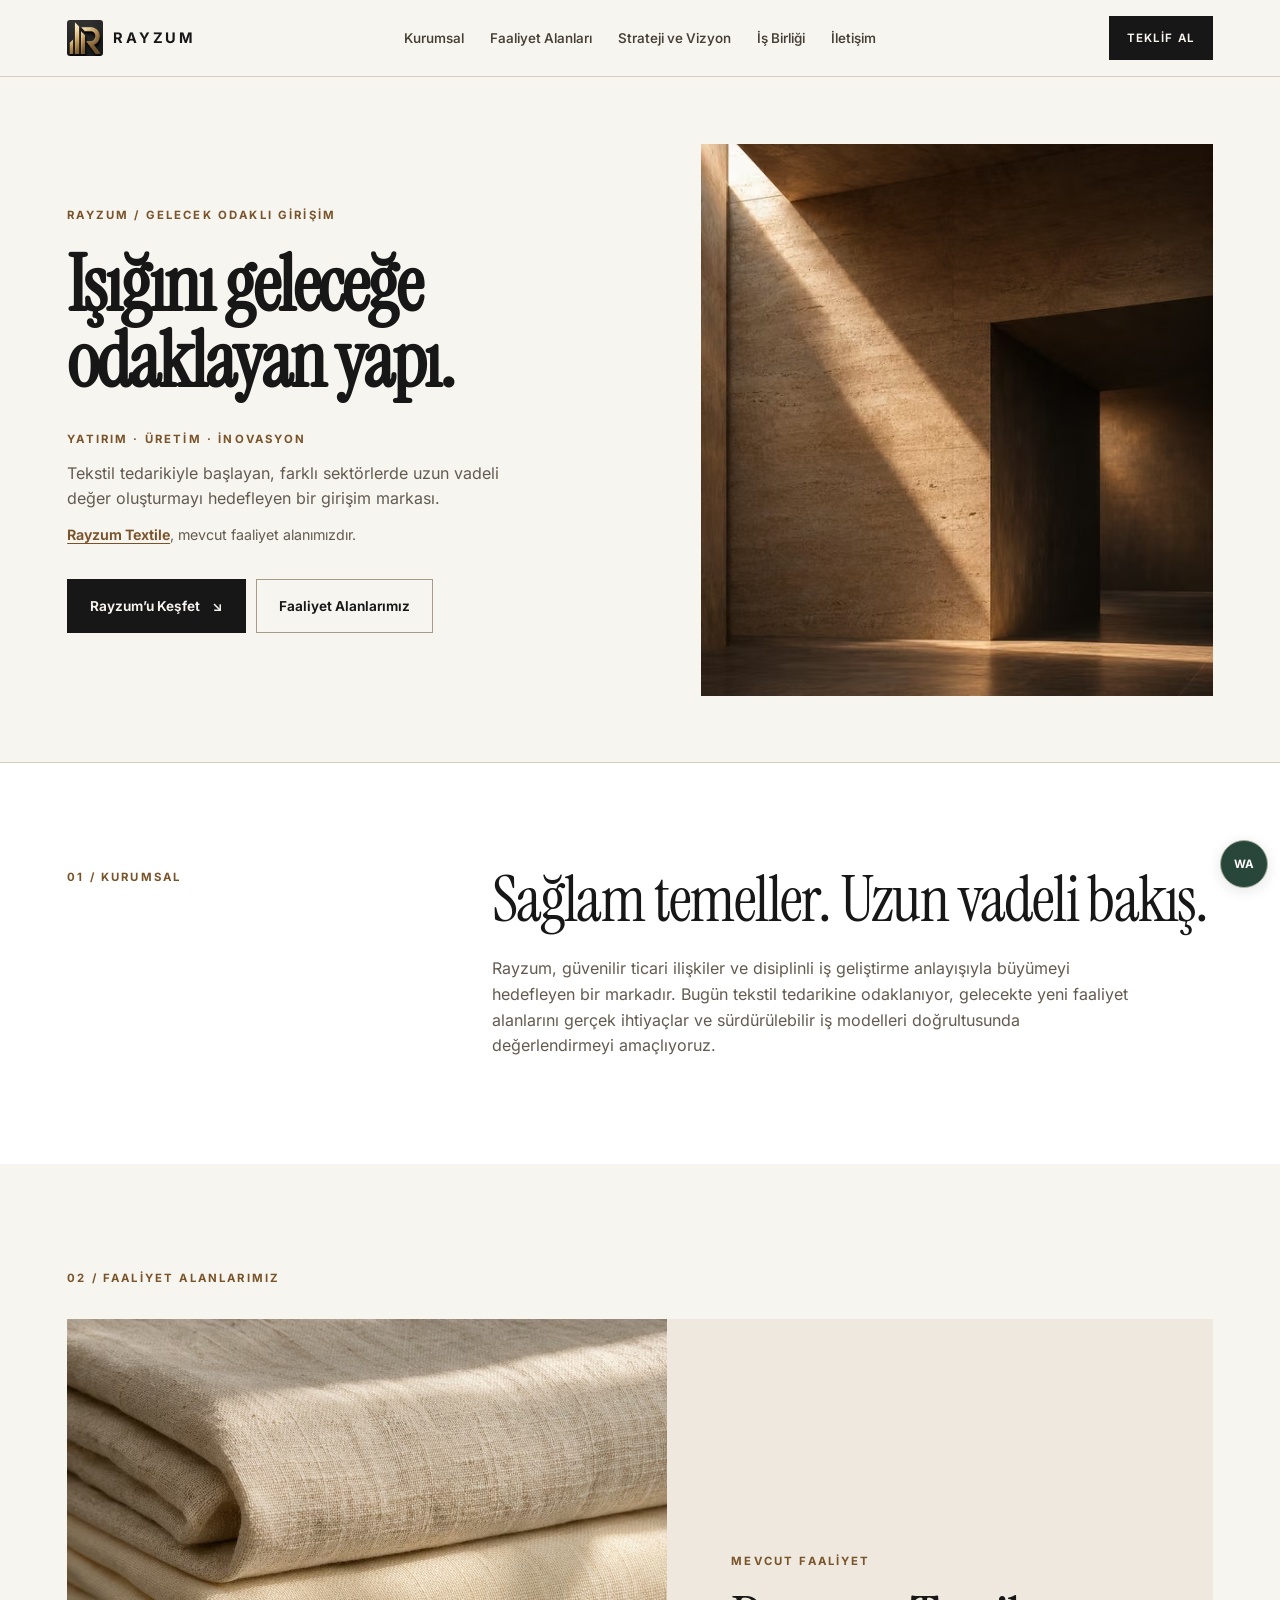
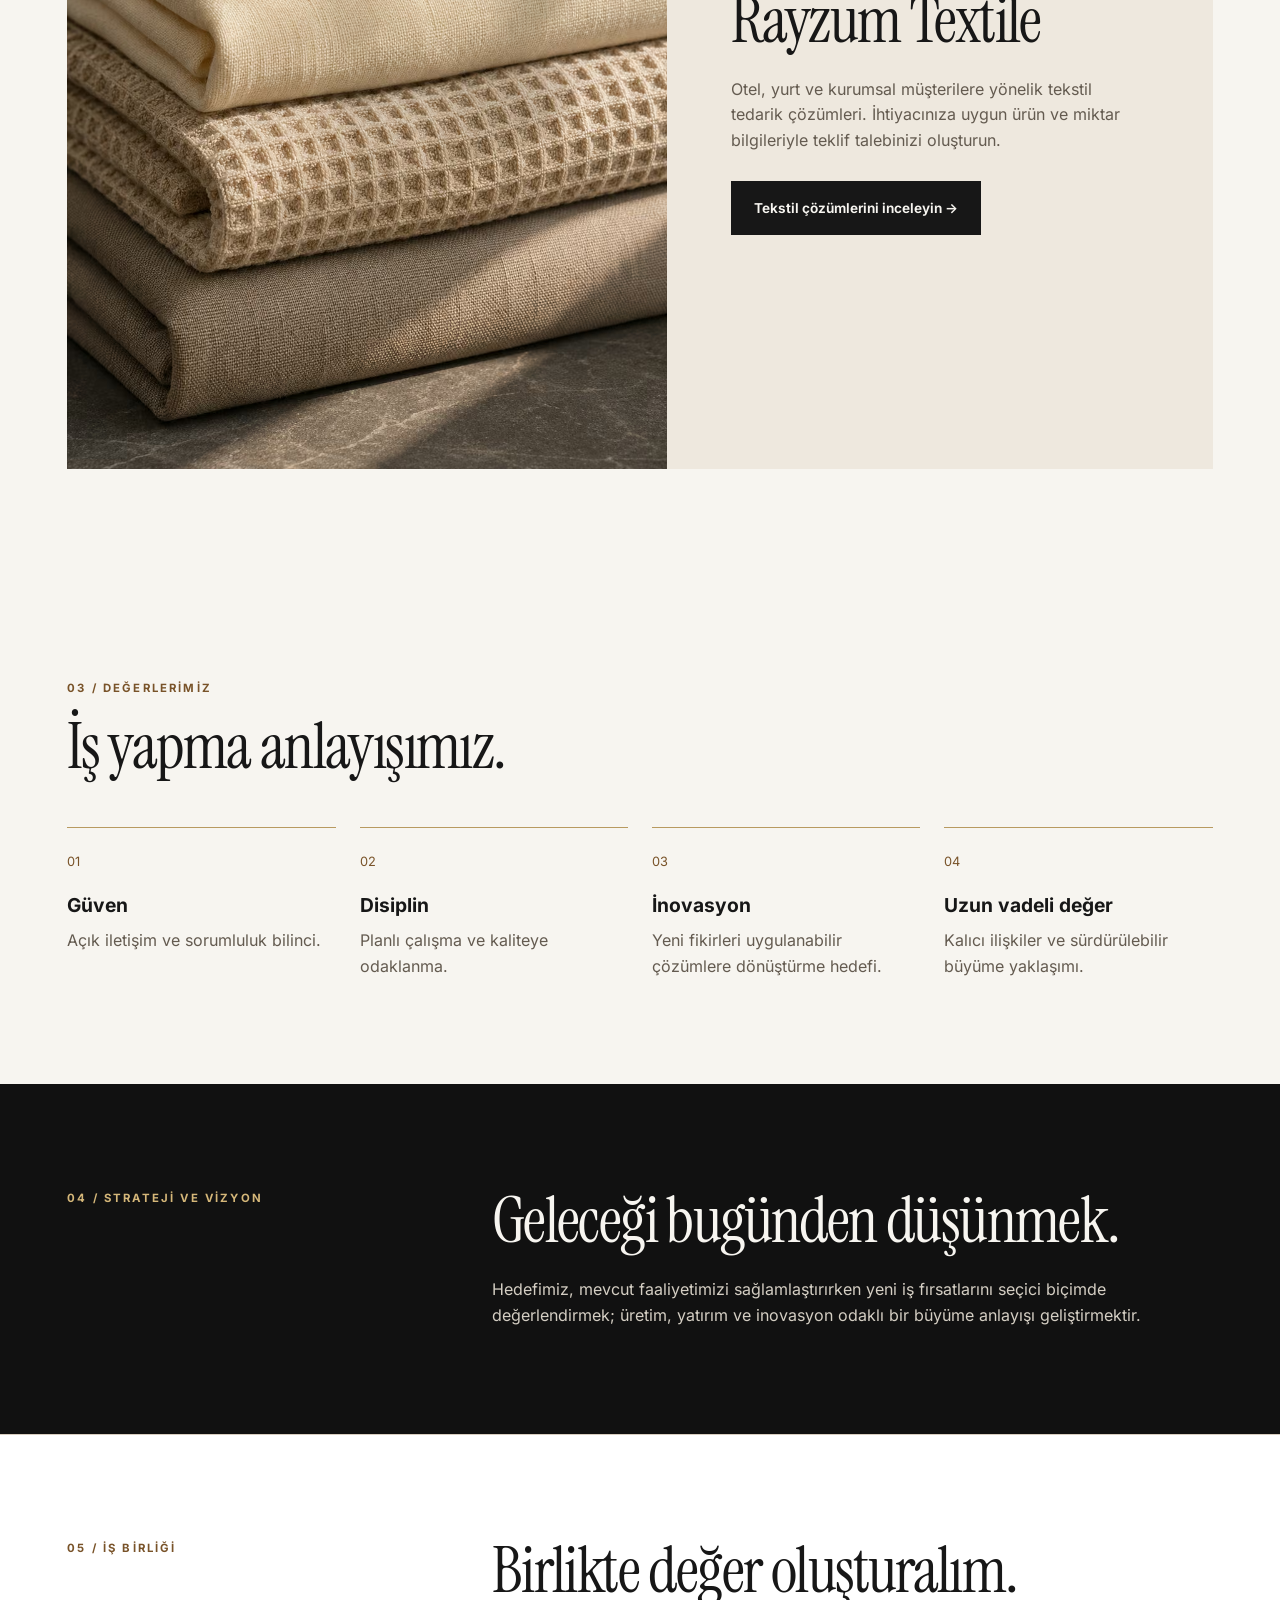
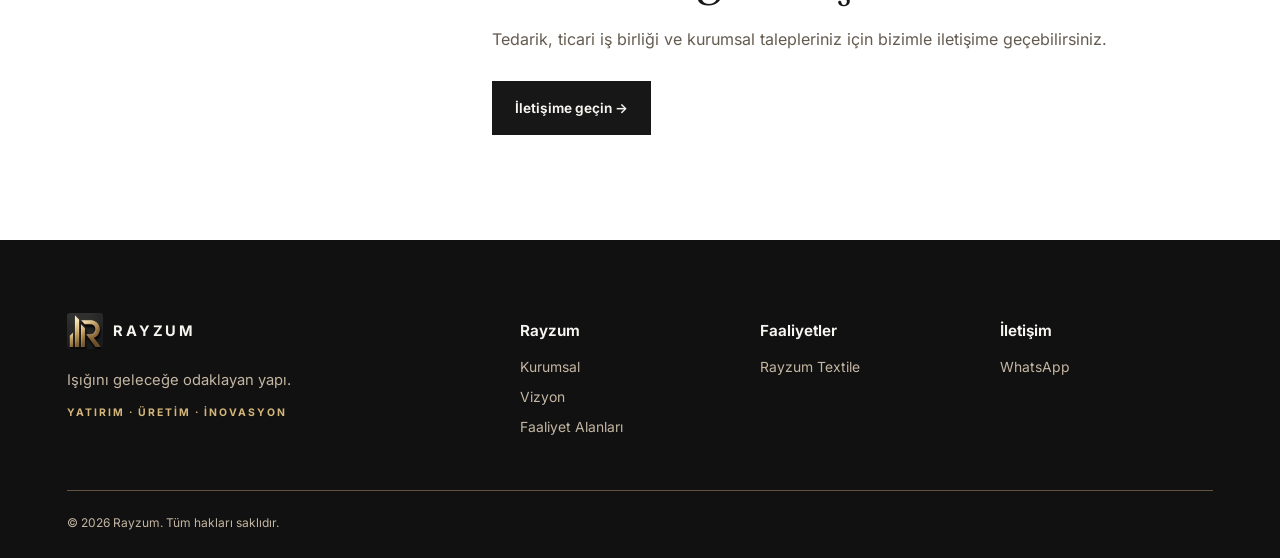
==== commit 3a2c70fe: "Rayzum V2.0 - Corporate Edition" ====
--- a/index.html
+++ b/index.html
@@ -4,12 +4,12 @@
   <meta charset="utf-8">
   <meta name="viewport" content="width=device-width, initial-scale=1">
   <title>Rayzum | Yatırım, Üretim ve İnovasyon</title>
-  <meta name="description" content="Rayzum, farklı sektörlerde sürdürülebilir şirketler ve markalar geliştiren yeni nesil girişim ve yatırım yapısıdır.">
+  <meta name="description" content="Rayzum, tekstil tedarikiyle başlayan, uzun vadede farklı sektörlerde değer oluşturmayı hedefleyen bir girişim markasıdır.">
   <meta name="theme-color" content="#f7f4ee">
   <link rel="canonical" href="https://www.rayzum.com/">
   <link rel="icon" href="/assets/rayzum-icon.png" type="image/png">
   <meta property="og:title" content="Rayzum | Yatırım, Üretim ve İnovasyon">
-  <meta property="og:description" content="Rayzum, farklı sektörlerde sürdürülebilir şirketler ve markalar geliştiren yeni nesil girişim ve yatırım yapısıdır.">
+  <meta property="og:description" content="Rayzum, tekstil tedarikiyle başlayan, uzun vadede farklı sektörlerde değer oluşturmayı hedefleyen bir girişim markasıdır.">
   <meta property="og:type" content="website">
   <meta property="og:site_name" content="Rayzum">
   <meta property="og:locale" content="tr_TR">
@@ -23,19 +23,12 @@
   <script type="application/ld+json">
   {
     "@context": "https://schema.org",
-    "@type": "Organization",
+    "@type": "Brand",
     "@id": "https://www.rayzum.com/#rayzum",
     "name": "Rayzum",
     "url": "https://www.rayzum.com/",
     "logo": "https://www.rayzum.com/logo.png",
-    "slogan": "Işığını geleceğe odaklayan yapı.",
-    "areaServed": "TR",
-    "contactPoint": {
-      "@type": "ContactPoint",
-      "telephone": "+90-532-161-98-63",
-      "contactType": "sales",
-      "availableLanguage": ["tr"]
-    }
+    "slogan": "Işığını geleceğe odaklayan yapı."
   }
   </script>
 </head>
@@ -48,10 +41,10 @@
         <span>RAYZUM</span>
       </a>
       <nav class="site-nav" id="main-menu" aria-label="Ana menü">
-        <a href="#hakkimizda">Hakkımızda</a>
+        <a href="#hakkimizda">Kurumsal</a>
         <a href="#faaliyet-alanlari">Faaliyet Alanları</a>
-        <a href="#sirketlerimiz">Şirketlerimiz</a>
-        <a href="#vizyon">Vizyon</a>
+        <a href="#vizyon">Strateji ve Vizyon</a>
+        <a href="#is-birligi">İş Birliği</a>
         <a href="#iletisim">İletişim</a>
       </nav>
       <div class="header-actions">
@@ -64,11 +57,11 @@
   <main id="top" tabindex="-1">
     <section class="hero container" aria-labelledby="hero-title">
       <div class="hero-copy">
-        <h1 id="hero-title" class="hero-wordmark">RAYZUM</h1>
-        <p class="hero-slogan">Işığını geleceğe odaklayan yapı.</p>
+        <p class="eyebrow">RAYZUM / GELECEK ODAKLI GİRİŞİM</p>
+        <h1 id="hero-title" class="hero-slogan">Işığını geleceğe odaklayan yapı.</h1>
         <p class="eyebrow hero-concepts">YATIRIM · ÜRETİM · İNOVASYON</p>
-        <p class="hero-intro">Rayzum, farklı sektörlerde sürdürülebilir şirketler ve markalar geliştiren yeni nesil bir girişim ve yatırım yapısıdır.</p>
-        <p class="first-company"><a href="/textile">Rayzum Textile</a>, ilk aktif iş kolumuzdur.</p>
+        <p class="hero-intro">Tekstil tedarikiyle başlayan, farklı sektörlerde uzun vadeli değer oluşturmayı hedefleyen bir girişim markası.</p>
+        <p class="first-company"><a href="/textile">Rayzum Textile</a>, mevcut faaliyet alanımızdır.</p>
         <div class="hero-actions">
           <a class="button" href="#hakkimizda">Rayzum’u Keşfet <span aria-hidden="true">↘</span></a>
           <a class="button button-outline" href="#faaliyet-alanlari">Faaliyet Alanlarımız</a>
@@ -86,76 +79,13 @@
       </div>
     </section>
 
-    <section class="activities section-space" id="faaliyet-alanlari" aria-labelledby="activities-title">
-      <div class="container">
-        <header class="section-heading">
-          <h2 id="activities-title">Faaliyet Alanlarımız</h2>
-        </header>
-        <div class="activities-grid">
-          <article class="activity activity-active" id="sirketlerimiz">
-            <div class="activity-meta"><span>01</span><p class="status">AKTİF</p></div>
-            <h3><span>RAYZUM</span> TEXTILE</h3>
-            <p>Kurumsal tekstil üretimi ve tedarik çözümleri.</p>
-            <ul class="activity-sectors" aria-label="Rayzum Textile alt alanları" lang="en">
-              <li>Education</li><li>Hospitality</li><li>Institutional</li>
-            </ul>
-            <a class="text-link" href="/textile">İncele <span aria-hidden="true">→</span><span class="sr-only"> Rayzum Textile</span></a>
-          </article>
-          <article class="activity">
-            <div class="activity-meta"><span>02</span><p class="status">GELİŞTİRİLİYOR</p></div>
-            <h3><span>RAYZUM</span> CONSTRUCTION</h3>
-            <p>Yapı, proje geliştirme ve uygulama alanlarında oluşturulmakta olan Rayzum iş kolu.</p>
-          </article>
-          <article class="activity">
-            <div class="activity-meta"><span>03</span><p class="status">GELECEK</p></div>
-            <h3><span>RAYZUM</span> INVESTMENTS</h3>
-            <p>Yeni şirketler, girişimler ve uzun vadeli yatırım fırsatları için oluşturulacak yatırım yapısı.</p>
-          </article>
-        </div>
-      </div>
-    </section>
-
-    <section class="story section-space" id="hakkimizda" aria-labelledby="story-title">
-      <div class="container">
-        <h2 class="eyebrow section-label" id="story-title">Hakkımızda</h2>
-        <div class="story-parts">
-          <div class="story-part" data-reveal>
-            <h3>RAY</h3>
-            <ul>
-              <li>Işık.</li>
-              <li>Yön.</li>
-              <li>Vizyon.</li>
-            </ul>
-          </div>
-          <div class="story-part" data-reveal>
-            <h3>ZUM</h3>
-            <ul>
-              <li>Odak.</li>
-              <li>İlerleme.</li>
-              <li>Büyüme.</li>
-            </ul>
-          </div>
-        </div>
-        <div class="story-signature" data-reveal>
-          <p class="story-wordmark">RAYZUM</p>
-          <p>“Işığını geleceğe odaklayan yapı.”</p>
-        </div>
-      </div>
-    </section>
-
-    <section class="vision section-space" id="vizyon" aria-labelledby="vision-title">
-      <div class="container vision-layout">
-        <p class="eyebrow section-label">Vizyon</p>
-        <h2 id="vision-title">Bugünün işlerini değil, yarının yapılarını kuruyoruz.</h2>
-        <p class="vision-copy">Rayzum'un amacı farklı sektörlerde kısa vadeli fırsatları takip etmek değil; uzun vadede değer üretebilecek şirketler, markalar ve sistemler oluşturmaktır.</p>
-        <ul class="vision-values" aria-label="Rayzum’un vizyon değerleri">
-          <li>YATIRIM</li>
-          <li>ÜRETİM</li>
-          <li>İNOVASYON</li>
-          <li>SÜRDÜRÜLEBİLİR DEĞER</li>
-        </ul>
-      </div>
-    </section>
+    <section class="v2-about section-space" id="hakkimizda"><div class="container v2-split">
+      <p class="eyebrow">01 / Kurumsal</p><div><h2>Sağlam temeller. Uzun vadeli bakış.</h2><p>Rayzum, güvenilir ticari ilişkiler ve disiplinli iş geliştirme anlayışıyla büyümeyi hedefleyen bir markadır. Bugün tekstil tedarikine odaklanıyor, gelecekte yeni faaliyet alanlarını gerçek ihtiyaçlar ve sürdürülebilir iş modelleri doğrultusunda değerlendirmeyi amaçlıyoruz.</p></div>
+    </div></section>
+    <section class="v2-activity section-space" id="faaliyet-alanlari"><div class="container"><p class="eyebrow">02 / Faaliyet alanlarımız</p><div class="v2-feature" id="sirketlerimiz"><picture><source type="image/avif" srcset="/assets/textile-560.avif 560w, /assets/textile-960.avif 960w" sizes="(max-width: 767px) 90vw, 45vw"><img src="/assets/textile-960.webp" alt="Kurumsal tekstil ürünleri" loading="lazy"></picture><div class="v2-feature-copy"><p class="eyebrow">Mevcut faaliyet</p><h2>Rayzum Textile</h2><p>Otel, yurt ve kurumsal müşterilere yönelik tekstil tedarik çözümleri. İhtiyacınıza uygun ürün ve miktar bilgileriyle teklif talebinizi oluşturun.</p><a class="button" href="/textile">Tekstil çözümlerini inceleyin →</a></div></div></div></section>
+    <section class="v2-values section-space"><div class="container"><p class="eyebrow">03 / Değerlerimiz</p><h2>İş yapma anlayışımız.</h2><div class="v2-grid"><article><span>01</span><h3>Güven</h3><p>Açık iletişim ve sorumluluk bilinci.</p></article><article><span>02</span><h3>Disiplin</h3><p>Planlı çalışma ve kaliteye odaklanma.</p></article><article><span>03</span><h3>İnovasyon</h3><p>Yeni fikirleri uygulanabilir çözümlere dönüştürme hedefi.</p></article><article><span>04</span><h3>Uzun vadeli değer</h3><p>Kalıcı ilişkiler ve sürdürülebilir büyüme yaklaşımı.</p></article></div></div></section>
+    <section class="v2-vision section-space" id="vizyon"><div class="container v2-split"><p class="eyebrow">04 / Strateji ve vizyon</p><div><h2>Geleceği bugünden düşünmek.</h2><p>Hedefimiz, mevcut faaliyetimizi sağlamlaştırırken yeni iş fırsatlarını seçici biçimde değerlendirmek; üretim, yatırım ve inovasyon odaklı bir büyüme anlayışı geliştirmektir.</p></div></div></section>
+    <section class="v2-partner section-space" id="is-birligi"><div class="container v2-split"><p class="eyebrow">05 / İş birliği</p><div><h2>Birlikte değer oluşturalım.</h2><p>Tedarik, ticari iş birliği ve kurumsal talepleriniz için bizimle iletişime geçebilirsiniz.</p><a class="button" href="https://wa.me/905321619863" target="_blank" rel="noopener">İletişime geçin →</a></div></div></section>
   </main>
 
   <footer class="site-footer" id="iletisim">
@@ -172,24 +102,23 @@
         <div class="footer-group">
           <h2>Rayzum</h2>
           <ul>
-            <li><a href="#hakkimizda">Hakkımızda</a></li>
+            <li><a href="#hakkimizda">Kurumsal</a></li>
             <li><a href="#vizyon">Vizyon</a></li>
             <li><a href="#faaliyet-alanlari">Faaliyet Alanları</a></li>
           </ul>
         </div>
         <div class="footer-group">
-          <h2 lang="en">Companies</h2>
+          <h2>Faaliyetler</h2>
           <ul><li><a href="/textile">Rayzum Textile</a></li></ul>
         </div>
         <div class="footer-group">
-          <h2 lang="en">Contact</h2>
+          <h2>İletişim</h2>
           <ul>
             <li><a href="https://wa.me/905321619863" target="_blank" rel="noopener">WhatsApp</a></li>
-            <li class="footer-email"><span lang="en">E-mail</span> <small>Adres paylaşılmadı.</small></li>
           </ul>
         </div>
       </div>
-      <div class="footer-bottom">© 2026 Rayzum. All Rights Reserved.</div>
+      <div class="footer-bottom">© 2026 Rayzum. Tüm hakları saklıdır.</div>
     </div>
   </footer>
   <a class="wa-float" href="https://wa.me/905321619863" target="_blank" rel="noopener" aria-label="WhatsApp ile iletişim">WA</a>
--- a/styles.css
+++ b/styles.css
@@ -499,3 +499,29 @@
   *, *::before, *::after { transition: none !important; }
   .reveal-pending { opacity: 1; transform: none; }
 }
+
+/* Corporate V2 — homepage only */
+.home { --paper:#f7f5f0; --ink:#171717; --accent:#795329; --dark:#111111; --accent-light:#d5b779; }
+.home .hero-slogan { margin-block:24px; font-size:clamp(3rem,6vw,7rem); line-height:.98; }
+.home .hero-visual { border-radius:0; }
+.home .hero-intro { max-width:44ch; }
+.v2-split { display:grid; grid-template-columns:1fr 2fr; gap:clamp(24px,5vw,80px); }
+.home .v2-split h2,.home .v2-feature h2,.home .v2-values h2 { font:400 clamp(2.8rem,5vw,5.5rem)/1 var(--serif); letter-spacing:-.025em; }
+.v2-split div>p,.v2-feature-copy>p:not(.eyebrow) { margin-top:24px; max-width:65ch; color:var(--muted); }
+.v2-about,.v2-partner { background:#fff; border-top:1px solid var(--line); }
+.v2-feature { display:grid; grid-template-columns:1.1fr 1fr; margin-top:32px; background:#eee8de; }
+.v2-feature picture { display:block; min-width:0; }
+.v2-feature img { width:100%; height:100%; object-fit:cover; }
+.v2-feature-copy { padding:clamp(28px,5vw,80px); align-self:center; }
+.v2-feature-copy h2,.v2-values h2 { margin-top:18px; }
+.v2-feature-copy .button,.v2-partner .button { margin-top:28px; }
+.v2-grid { display:grid; grid-template-columns:repeat(4,minmax(0,1fr)); gap:24px; margin-top:48px; }
+.v2-grid article { border-top:1px solid #b89a60; padding-top:20px; }
+.v2-grid span { color:var(--accent); font-size:.8rem; }
+.v2-grid h3 { margin-block:16px 8px; font-size:1.2rem; }
+.v2-grid p { color:var(--muted); }
+.v2-vision { background:#111; color:#f7f5f0; }
+.v2-vision .eyebrow { color:#d5b779; }
+.v2-vision .v2-split div>p { color:#d4cec3; }
+@media(max-width:767px){ .v2-split,.v2-feature {grid-template-columns:1fr;} .v2-grid{grid-template-columns:repeat(2,minmax(0,1fr));} .v2-feature img{aspect-ratio:4/3;} }
+@media(max-width:380px){.v2-grid{grid-template-columns:1fr;}}
